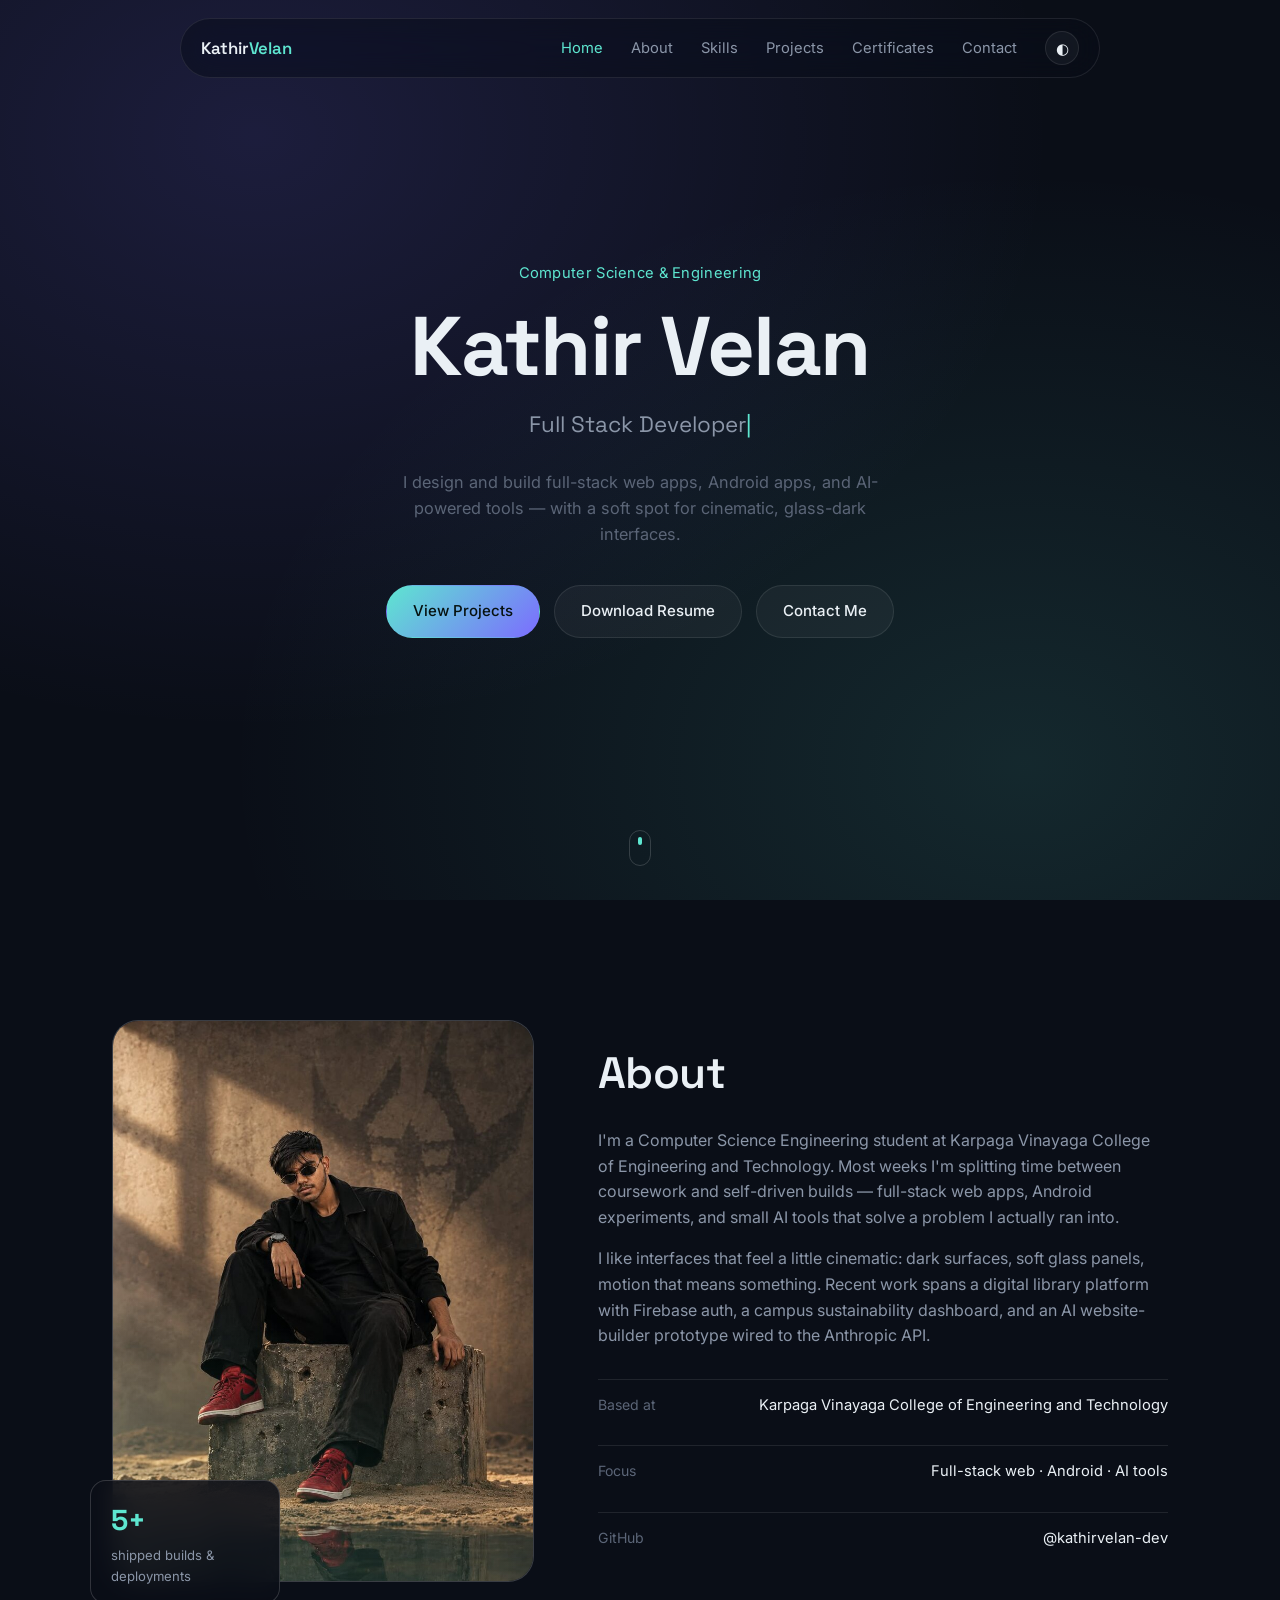
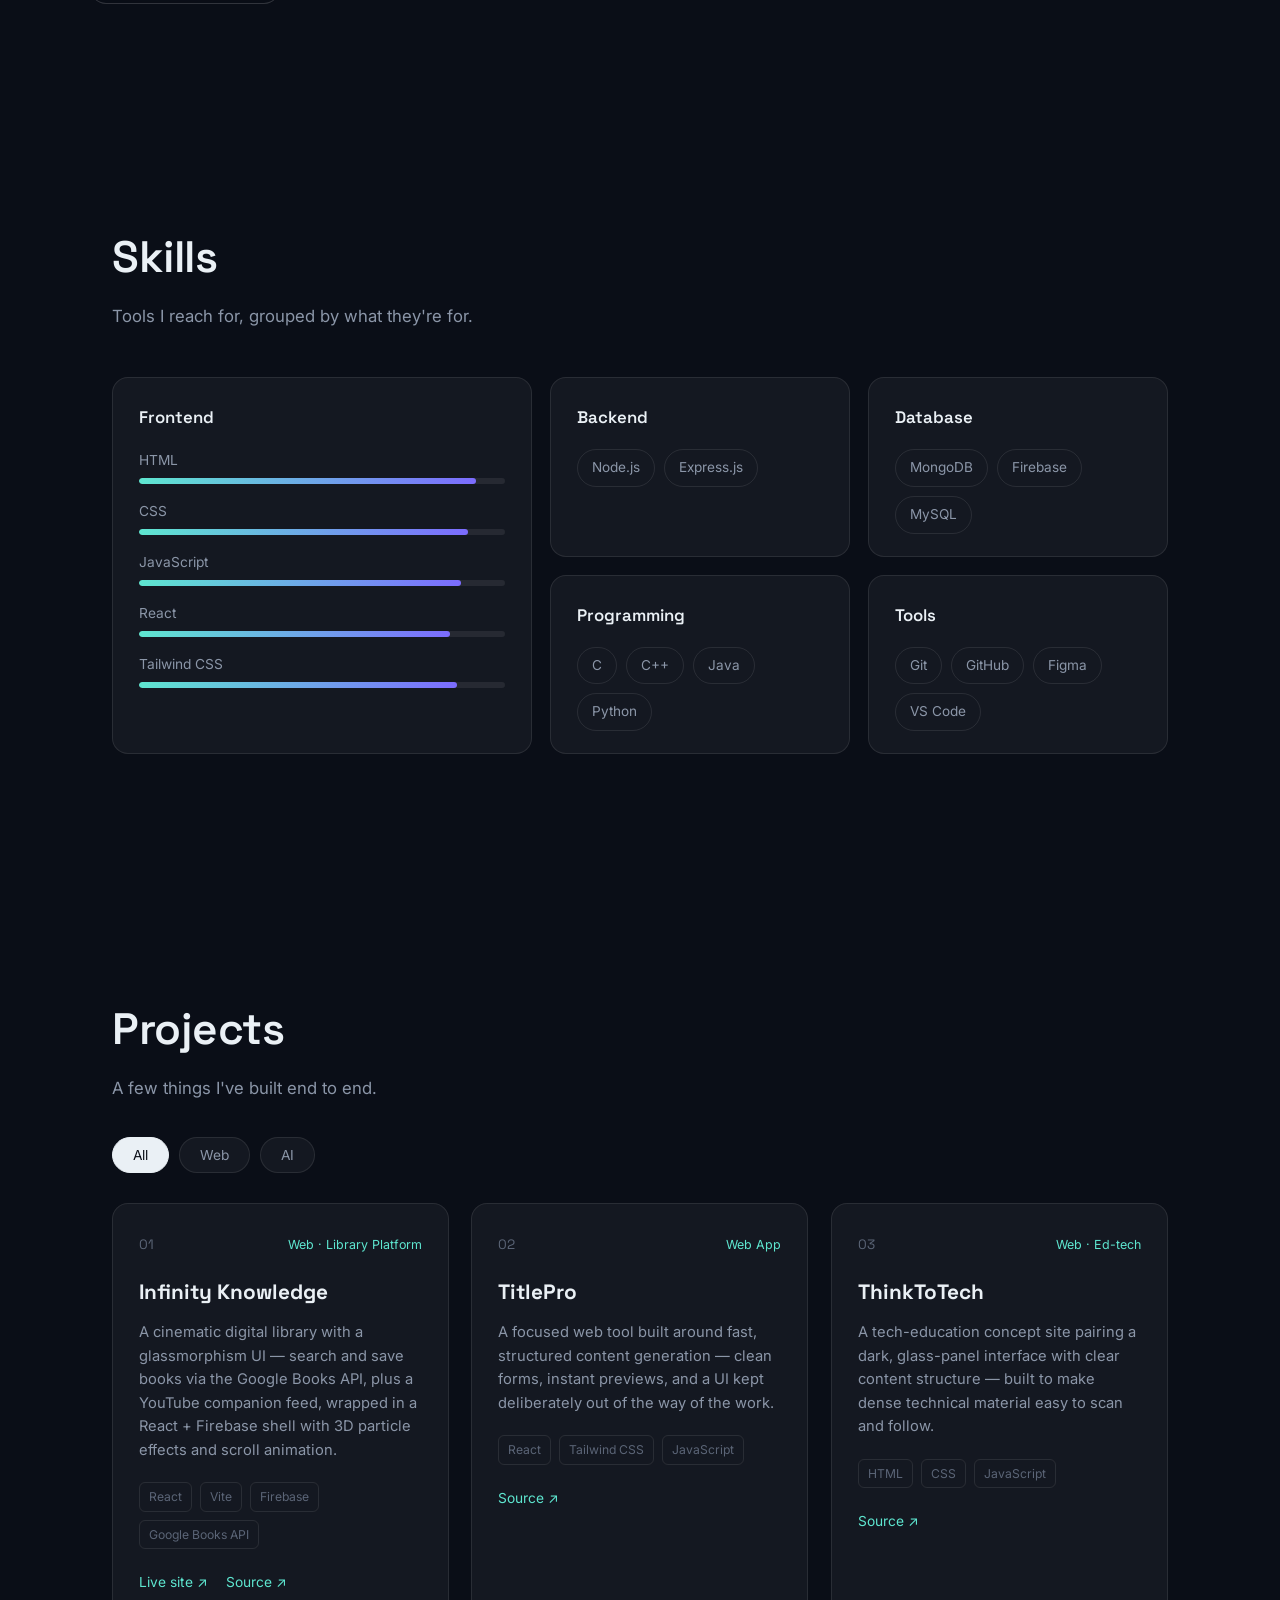
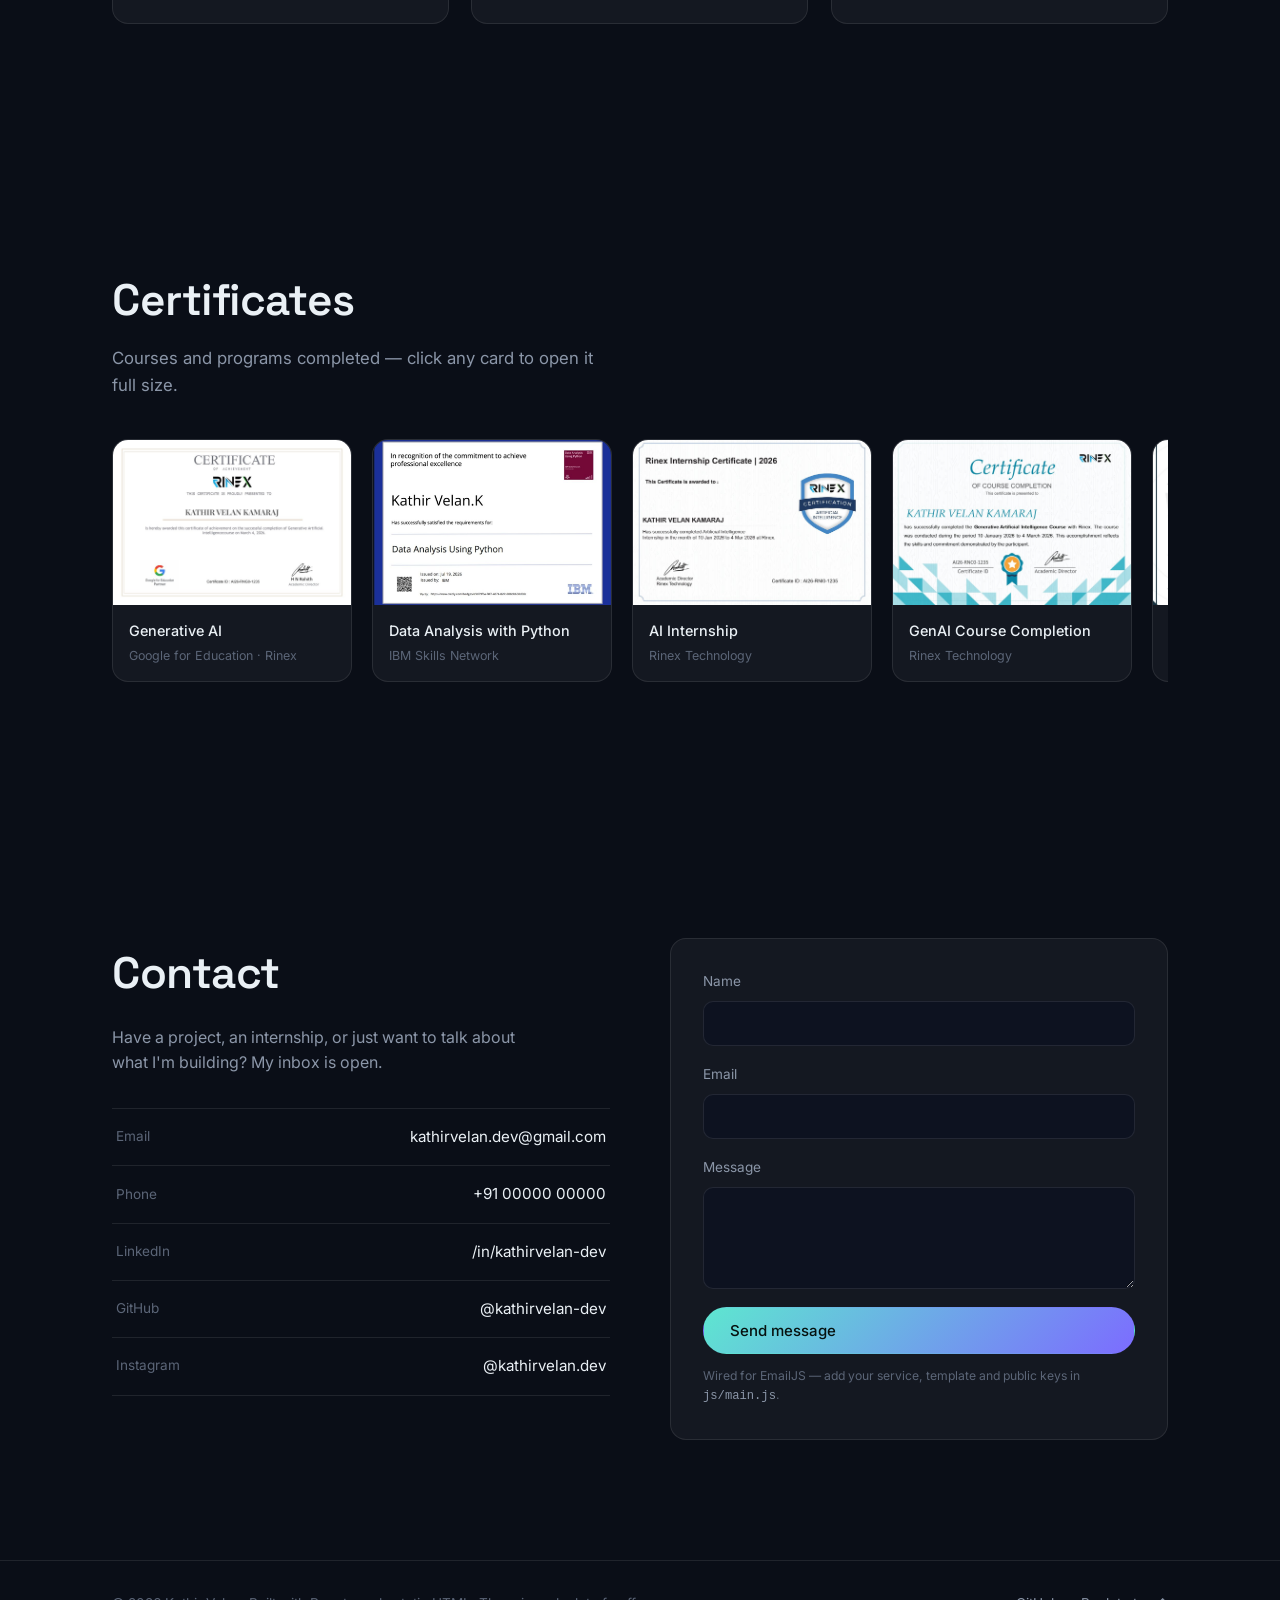
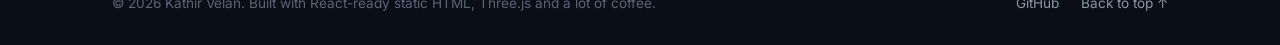
==== index.html @ 6cf34985 "Add files via upload" ====
<!DOCTYPE html>
<html lang="en">
<head>
<meta charset="UTF-8" />
<meta name="viewport" content="width=device-width, initial-scale=1.0" />
<title>Kathir Velan — Portfolio</title>
<meta name="description" content="Kathir Velan — CSE student, full-stack developer and AI builder. Projects, skills and certifications." />

<!-- Fonts -->
<link rel="preconnect" href="https://fonts.googleapis.com">
<link rel="preconnect" href="https://fonts.gstatic.com" crossorigin>
<link href="https://fonts.googleapis.com/css2?family=Space+Grotesk:wght@400;500;600;700&family=Inter:wght@400;500;600&display=swap" rel="stylesheet">

<link rel="icon" href="data:image/svg+xml,<svg xmlns=%22http://www.w3.org/2000/svg%22 viewBox=%220 0 100 100%22><text y=%22.9em%22 font-size=%2290%22>⌁</text></svg>">
<link rel="stylesheet" href="css/style.css" />
</head>
<body>

<!-- Loading screen -->
<div id="loader">
  <div class="loader-mark">KV</div>
  <div class="loader-bar"><span></span></div>
</div>

<!-- Scroll progress -->
<div id="scroll-progress"></div>

<!-- Nav -->
<nav id="navbar">
  <a href="#home" class="nav-brand">Kathir<span>Velan</span></a>
  <button id="nav-toggle" aria-label="Toggle menu">
    <span></span><span></span><span></span>
  </button>
  <ul id="nav-links">
    <li><a href="#home">Home</a></li>
    <li><a href="#about">About</a></li>
    <li><a href="#skills">Skills</a></li>
    <li><a href="#projects">Projects</a></li>
    <li><a href="#certificates">Certificates</a></li>
    <li><a href="#contact">Contact</a></li>
    <li><button id="theme-toggle" aria-label="Toggle theme">◐</button></li>
  </ul>
</nav>

<!-- HOME -->
<section id="home">
  <canvas id="hero-canvas"></canvas>
  <div class="hero-inner">
    <p class="hero-kicker">Computer Science &amp; Engineering</p>
    <h1 class="hero-name">Kathir Velan</h1>
    <p class="hero-role"><span id="typed"></span><span class="cursor">|</span></p>
    <p class="hero-desc">I design and build full-stack web apps, Android apps, and AI-powered tools — with a soft spot for cinematic, glass-dark interfaces.</p>
    <div class="hero-actions">
      <a href="#projects" class="btn btn-primary">View Projects</a>
      <a href="assets/Kathir_Velan_Resume.pdf" class="btn btn-ghost" download>Download Resume</a>
      <a href="#contact" class="btn btn-ghost">Contact Me</a>
    </div>
  </div>
  <div class="scroll-cue"><span></span></div>
</section>

<!-- ABOUT -->
<section id="about">
  <div class="section-inner about-grid">
    <div class="about-visual">
      <div class="about-photo-frame">
        <img src="assets/profile.jpg" alt="Kathir Velan" class="about-photo" />
      </div>
      <div class="about-badge">
        <span class="about-badge-num">5+</span>
        <span class="about-badge-label">shipped builds &amp; deployments</span>
      </div>
    </div>
    <div class="about-copy">
      <h2>About</h2>
      <p>I'm a Computer Science Engineering student at Karpaga Vinayaga College of Engineering and Technology. Most weeks I'm splitting time between coursework and self-driven builds — full-stack web apps, Android experiments, and small AI tools that solve a problem I actually ran into.</p>
      <p>I like interfaces that feel a little cinematic: dark surfaces, soft glass panels, motion that means something. Recent work spans a digital library platform with Firebase auth, a campus sustainability dashboard, and an AI website-builder prototype wired to the Anthropic API.</p>
      <div class="about-facts">
        <div class="fact">
          <span class="fact-label">Based at</span>
          <span class="fact-value">Karpaga Vinayaga College of Engineering and Technology</span>
        </div>
        <div class="fact">
          <span class="fact-label">Focus</span>
          <span class="fact-value">Full-stack web · Android · AI tools</span>
        </div>
        <div class="fact">
          <span class="fact-label">GitHub</span>
          <span class="fact-value">@kathirvelan-dev</span>
        </div>
      </div>
    </div>
  </div>
</section>

<!-- SKILLS -->
<section id="skills">
  <div class="section-inner">
    <h2>Skills</h2>
    <p class="section-lede">Tools I reach for, grouped by what they're for.</p>

    <div class="skills-board">
      <div class="skill-panel panel-lg" data-group="Frontend">
        <h3>Frontend</h3>
        <ul class="skill-bars">
          <li><span>HTML</span><i style="--v:92%"></i></li>
          <li><span>CSS</span><i style="--v:90%"></i></li>
          <li><span>JavaScript</span><i style="--v:88%"></i></li>
          <li><span>React</span><i style="--v:85%"></i></li>
          <li><span>Tailwind CSS</span><i style="--v:87%"></i></li>
        </ul>
      </div>

      <div class="skill-panel" data-group="Backend">
        <h3>Backend</h3>
        <ul class="skill-tags">
          <li>Node.js</li>
          <li>Express.js</li>
        </ul>
      </div>

      <div class="skill-panel" data-group="Database">
        <h3>Database</h3>
        <ul class="skill-tags">
          <li>MongoDB</li>
          <li>Firebase</li>
          <li>MySQL</li>
        </ul>
      </div>

      <div class="skill-panel" data-group="Programming">
        <h3>Programming</h3>
        <ul class="skill-tags">
          <li>C</li>
          <li>C++</li>
          <li>Java</li>
          <li>Python</li>
        </ul>
      </div>

      <div class="skill-panel" data-group="Tools">
        <h3>Tools</h3>
        <ul class="skill-tags">
          <li>Git</li>
          <li>GitHub</li>
          <li>Figma</li>
          <li>VS Code</li>
        </ul>
      </div>
    </div>
  </div>
</section>

<!-- PROJECTS -->
<section id="projects">
  <div class="section-inner">
    <h2>Projects</h2>
    <p class="section-lede">A few things I've built end to end.</p>

    <div class="filter-row">
      <button class="filter-btn active" data-filter="all">All</button>
      <button class="filter-btn" data-filter="web">Web</button>
      <button class="filter-btn" data-filter="ai">AI</button>
    </div>

    <div class="project-grid">

      <article class="project-card" data-tags="web ai" tabindex="0">
        <div class="project-card-inner">
          <div class="project-glow"></div>
          <div class="project-top">
            <span class="project-index">01</span>
            <span class="project-tag">Web · Library Platform</span>
          </div>
          <h3>Infinity Knowledge</h3>
          <p>A cinematic digital library with a glassmorphism UI — search and save books via the Google Books API, plus a YouTube companion feed, wrapped in a React + Firebase shell with 3D particle effects and scroll animation.</p>
          <ul class="project-stack">
            <li>React</li><li>Vite</li><li>Firebase</li><li>Google Books API</li>
          </ul>
          <div class="project-links">
            <a href="https://infinite-knowledge-seven.vercel.app" target="_blank" rel="noopener">Live site ↗</a>
            <a href="https://github.com/kathirvelan-dev" target="_blank" rel="noopener">Source ↗</a>
          </div>
        </div>
      </article>

      <article class="project-card" data-tags="web" tabindex="0">
        <div class="project-card-inner">
          <div class="project-glow"></div>
          <div class="project-top">
            <span class="project-index">02</span>
            <span class="project-tag">Web App</span>
          </div>
          <h3>TitlePro</h3>
          <p>A focused web tool built around fast, structured content generation — clean forms, instant previews, and a UI kept deliberately out of the way of the work.</p>
          <ul class="project-stack">
            <li>React</li><li>Tailwind CSS</li><li>JavaScript</li>
          </ul>
          <div class="project-links">
            <a href="https://github.com/kathirvelan-dev" target="_blank" rel="noopener">Source ↗</a>
          </div>
        </div>
      </article>

      <article class="project-card" data-tags="web ai" tabindex="0">
        <div class="project-card-inner">
          <div class="project-glow"></div>
          <div class="project-top">
            <span class="project-index">03</span>
            <span class="project-tag">Web · Ed-tech</span>
          </div>
          <h3>ThinkToTech</h3>
          <p>A tech-education concept site pairing a dark, glass-panel interface with clear content structure — built to make dense technical material easy to scan and follow.</p>
          <ul class="project-stack">
            <li>HTML</li><li>CSS</li><li>JavaScript</li>
          </ul>
          <div class="project-links">
            <a href="https://github.com/kathirvelan-dev" target="_blank" rel="noopener">Source ↗</a>
          </div>
        </div>
      </article>

    </div>
  </div>
</section>

<!-- CERTIFICATES -->
<section id="certificates">
  <div class="section-inner">
    <h2>Certificates</h2>
    <p class="section-lede">Courses and programs completed — click any card to open it full size.</p>

    <div class="cert-track">
      <div class="cert-card" data-full="assets/certs/cert-google-genai.jpg">
        <img src="assets/certs/cert-google-genai.jpg" alt="Generative Artificial Intelligence — Rinex / Google for Education" loading="lazy">
        <div class="cert-meta"><span>Generative AI</span><small>Google for Education · Rinex</small></div>
      </div>
      <div class="cert-card" data-full="assets/certs/cert-ibm-python.jpg">
        <img src="assets/certs/cert-ibm-python.jpg" alt="Data Analysis Using Python — IBM" loading="lazy">
        <div class="cert-meta"><span>Data Analysis with Python</span><small>IBM Skills Network</small></div>
      </div>
      <div class="cert-card" data-full="assets/certs/cert-rinex-internship.jpg">
        <img src="assets/certs/cert-rinex-internship.jpg" alt="AI Internship — Rinex" loading="lazy">
        <div class="cert-meta"><span>AI Internship</span><small>Rinex Technology</small></div>
      </div>
      <div class="cert-card" data-full="assets/certs/cert-rinex-course.jpg">
        <img src="assets/certs/cert-rinex-course.jpg" alt="Generative AI Course Completion — Rinex" loading="lazy">
        <div class="cert-meta"><span>GenAI Course Completion</span><small>Rinex Technology</small></div>
      </div>
      <div class="cert-card" data-full="assets/certs/cert-saylor-ai.jpg">
        <img src="assets/certs/cert-saylor-ai.jpg" alt="CS205 Building with Artificial Intelligence — Saylor Academy" loading="lazy">
        <div class="cert-meta"><span>CS205: Building with AI</span><small>Saylor Academy · 94.12%</small></div>
      </div>
      <div class="cert-card" data-full="assets/certs/cert-saylor-swe.jpg">
        <img src="assets/certs/cert-saylor-swe.jpg" alt="CS302 Software Engineering — Saylor Academy" loading="lazy">
        <div class="cert-meta"><span>CS302: Software Engineering</span><small>Saylor Academy · 79.03%</small></div>
      </div>
    </div>
  </div>
</section>

<!-- Lightbox -->
<div id="lightbox">
  <button id="lightbox-close" aria-label="Close">✕</button>
  <img id="lightbox-img" src="" alt="Certificate preview" />
</div>

<!-- CONTACT -->
<section id="contact">
  <div class="section-inner contact-grid">
    <div class="contact-intro">
      <h2>Contact</h2>
      <p>Have a project, an internship, or just want to talk about what I'm building? My inbox is open.</p>
      <div class="contact-list">
        <a href="mailto:kathirvelan.dev@gmail.com" class="contact-row">
          <span class="contact-label">Email</span>
          <span class="contact-value">kathirvelan.dev@gmail.com</span>
        </a>
        <a href="tel:+910000000000" class="contact-row">
          <span class="contact-label">Phone</span>
          <span class="contact-value">+91 00000 00000</span>
        </a>
        <a href="https://linkedin.com/in/kathirvelan-dev" target="_blank" rel="noopener" class="contact-row">
          <span class="contact-label">LinkedIn</span>
          <span class="contact-value">/in/kathirvelan-dev</span>
        </a>
        <a href="https://github.com/kathirvelan-dev" target="_blank" rel="noopener" class="contact-row">
          <span class="contact-label">GitHub</span>
          <span class="contact-value">@kathirvelan-dev</span>
        </a>
        <a href="https://instagram.com/kathirvelan.dev" target="_blank" rel="noopener" class="contact-row">
          <span class="contact-label">Instagram</span>
          <span class="contact-value">@kathirvelan.dev</span>
        </a>
      </div>
    </div>

    <form class="contact-form" id="contact-form">
      <label>Name<input type="text" name="name" required /></label>
      <label>Email<input type="email" name="email" required /></label>
      <label>Message<textarea name="message" rows="4" required></textarea></label>
      <button type="submit" class="btn btn-primary">Send message</button>
      <p class="form-note">Wired for EmailJS — add your service, template and public keys in <code>js/main.js</code>.</p>
    </form>
  </div>
</section>

<footer>
  <div class="section-inner footer-inner">
    <span>© <span id="year"></span> Kathir Velan. Built with React-ready static HTML, Three.js and a lot of coffee.</span>
    <div class="footer-links">
      <a href="https://github.com/kathirvelan-dev" target="_blank" rel="noopener">GitHub</a>
      <a href="#home">Back to top ↑</a>
    </div>
  </div>
</footer>

<script src="https://cdnjs.cloudflare.com/ajax/libs/three.js/r128/three.min.js"></script>
<script src="js/main.js"></script>
</body>
</html>
---- css/style.css ----
/* =========================================================
   Kathir Velan — Portfolio
   Tokens
   ========================================================= */
:root {
  --bg:        #0a0e17;
  --bg-soft:   #0d1220;
  --surface:   rgba(255,255,255,0.045);
  --surface-2: rgba(255,255,255,0.075);
  --border:    rgba(255,255,255,0.09);
  --border-2:  rgba(255,255,255,0.16);

  --text:      #eaf0f5;
  --text-muted:#8b96a8;
  --text-dim:  #5b6577;

  --accent:    #5ee6d0;   /* cyan-teal */
  --accent-2:  #7c6cff;   /* violet-blue */
  --accent-3:  #ffb37b;   /* warm amber, sparing */

  --radius-sm: 10px;
  --radius-md: 16px;
  --radius-lg: 26px;

  --font-display: "Space Grotesk", "Inter", sans-serif;
  --font-body: "Inter", sans-serif;

  --ease: cubic-bezier(.22,.9,.28,1);
}

[data-theme="light"] {
  --bg:        #f3f5f8;
  --bg-soft:   #eaedf3;
  --surface:   rgba(10,14,23,0.04);
  --surface-2: rgba(10,14,23,0.07);
  --border:    rgba(10,14,23,0.09);
  --border-2:  rgba(10,14,23,0.16);
  --text:      #10141c;
  --text-muted:#4a5468;
  --text-dim:  #7b8494;
}

* { box-sizing: border-box; }
html { scroll-behavior: smooth; }

body {
  margin: 0;
  background: var(--bg);
  color: var(--text);
  font-family: var(--font-body);
  font-size: 16px;
  line-height: 1.6;
  -webkit-font-smoothing: antialiased;
  overflow-x: hidden;
  transition: background .4s var(--ease), color .4s var(--ease);
}

@media (prefers-reduced-motion: reduce) {
  html { scroll-behavior: auto; }
  * { animation-duration: 0.001ms !important; animation-iteration-count: 1 !important; transition-duration: 0.001ms !important; }
}

h1, h2, h3 { font-family: var(--font-display); margin: 0; color: var(--text); }
p { margin: 0; }
a { color: inherit; text-decoration: none; }
ul { list-style: none; margin: 0; padding: 0; }
img { max-width: 100%; display: block; }
button { font-family: inherit; cursor: pointer; }

::selection { background: var(--accent); color: #06110f; }

:focus-visible {
  outline: 2px solid var(--accent);
  outline-offset: 3px;
}

.section-inner {
  max-width: 1120px;
  margin: 0 auto;
  padding: 120px 32px;
}

section h2 {
  font-size: clamp(2rem, 4vw, 2.75rem);
  font-weight: 600;
  letter-spacing: -0.01em;
}

.section-lede {
  color: var(--text-muted);
  margin-top: 10px;
  font-size: 1.05rem;
  max-width: 46ch;
}

/* =========================================================
   Loader
   ========================================================= */
#loader {
  position: fixed; inset: 0; z-index: 9999;
  background: var(--bg);
  display: flex; flex-direction: column; align-items: center; justify-content: center;
  gap: 18px;
  transition: opacity .6s var(--ease), visibility .6s var(--ease);
}
#loader.hidden { opacity: 0; visibility: hidden; pointer-events: none; }
.loader-mark {
  font-family: var(--font-display);
  font-size: 2rem; font-weight: 700; letter-spacing: 0.08em;
  color: var(--accent);
}
.loader-bar { width: 160px; height: 2px; background: var(--border); overflow: hidden; }
.loader-bar span {
  display: block; height: 100%; width: 40%;
  background: linear-gradient(90deg, var(--accent), var(--accent-2));
  animation: loading 1.1s ease-in-out infinite;
}
@keyframes loading {
  0% { transform: translateX(-100%); }
  100% { transform: translateX(350%); }
}

/* =========================================================
   Scroll progress
   ========================================================= */
#scroll-progress {
  position: fixed; top: 0; left: 0; height: 3px;
  background: linear-gradient(90deg, var(--accent), var(--accent-2));
  width: 0%; z-index: 1001;
  transition: width .08s linear;
}

/* =========================================================
   Navbar
   ========================================================= */
#navbar {
  position: fixed; top: 18px; left: 50%; transform: translateX(-50%);
  z-index: 900;
  width: min(920px, calc(100% - 32px));
  display: flex; align-items: center; justify-content: space-between;
  padding: 12px 20px;
  background: rgba(10,14,23,0.55);
  backdrop-filter: blur(18px) saturate(140%);
  -webkit-backdrop-filter: blur(18px) saturate(140%);
  border: 1px solid var(--border);
  border-radius: 999px;
  transition: background .4s var(--ease), border-color .4s var(--ease);
}
[data-theme="light"] #navbar { background: rgba(243,245,248,0.65); }

.nav-brand { font-family: var(--font-display); font-weight: 600; font-size: 1.05rem; }
.nav-brand span { color: var(--accent); }

#nav-links { display: flex; align-items: center; gap: 28px; }
#nav-links a {
  font-size: 0.92rem; color: var(--text-muted);
  transition: color .25s var(--ease);
  position: relative;
}
#nav-links a:hover { color: var(--text); }
#nav-links a.active { color: var(--accent); }

#theme-toggle {
  background: var(--surface); border: 1px solid var(--border);
  color: var(--text); width: 34px; height: 34px; border-radius: 50%;
  font-size: 0.95rem; display: flex; align-items: center; justify-content: center;
  transition: transform .3s var(--ease), border-color .3s var(--ease);
}
#theme-toggle:hover { border-color: var(--accent); transform: rotate(20deg); }

#nav-toggle { display: none; background: none; border: none; flex-direction: column; gap: 5px; padding: 6px; }
#nav-toggle span { width: 20px; height: 2px; background: var(--text); border-radius: 2px; }

@media (max-width: 760px) {
  #nav-toggle { display: flex; }
  #nav-links {
    position: fixed; top: 78px; left: 16px; right: 16px;
    flex-direction: column; align-items: stretch; gap: 4px;
    background: rgba(10,14,23,0.92);
    backdrop-filter: blur(18px);
    border: 1px solid var(--border);
    border-radius: 20px;
    padding: 14px;
    transform: translateY(-12px) scale(0.98);
    opacity: 0; pointer-events: none;
    transition: all .3s var(--ease);
  }
  [data-theme="light"] #nav-links { background: rgba(243,245,248,0.95); }
  #nav-links.open { transform: translateY(0) scale(1); opacity: 1; pointer-events: auto; }
  #nav-links li { width: 100%; }
  #nav-links a { display: block; padding: 10px 8px; }
}

/* =========================================================
   Hero
   ========================================================= */
#home {
  position: relative;
  min-height: 100vh;
  display: flex; align-items: center; justify-content: center;
  overflow: hidden;
  background:
    radial-gradient(ellipse at 20% 15%, rgba(124,108,255,0.16), transparent 55%),
    radial-gradient(ellipse at 80% 85%, rgba(94,230,208,0.12), transparent 55%),
    var(--bg);
}
#hero-canvas { position: absolute; inset: 0; width: 100%; height: 100%; z-index: 0; }

.hero-inner {
  position: relative; z-index: 2;
  text-align: center;
  max-width: 720px;
  padding: 0 24px;
}

.hero-kicker {
  color: var(--accent);
  font-size: 0.92rem;
  letter-spacing: 0.02em;
  margin-bottom: 18px;
}

.hero-name {
  font-size: clamp(2.8rem, 8vw, 5.2rem);
  font-weight: 700;
  letter-spacing: -0.02em;
  line-height: 1.02;
}

.hero-role {
  margin-top: 18px;
  font-family: var(--font-display);
  font-size: clamp(1.05rem, 2.4vw, 1.4rem);
  color: var(--text-muted);
  min-height: 1.8em;
}
.hero-role .cursor { color: var(--accent); animation: blink 1s step-end infinite; }
@keyframes blink { 50% { opacity: 0; } }

.hero-desc {
  margin: 22px auto 0;
  max-width: 52ch;
  color: var(--text-dim);
  font-size: 1.02rem;
}

.hero-actions {
  margin-top: 38px;
  display: flex; gap: 14px; justify-content: center; flex-wrap: wrap;
}

.btn {
  padding: 13px 26px;
  border-radius: 999px;
  font-size: 0.94rem;
  font-weight: 500;
  border: 1px solid transparent;
  transition: transform .25s var(--ease), border-color .25s var(--ease), background .25s var(--ease);
  display: inline-flex; align-items: center;
}
.btn-primary {
  background: linear-gradient(135deg, var(--accent), var(--accent-2));
  color: #06110f;
}
.btn-primary:hover { transform: translateY(-2px); }
.btn-ghost {
  background: var(--surface);
  border-color: var(--border);
  color: var(--text);
}
.btn-ghost:hover { border-color: var(--accent); transform: translateY(-2px); }

.scroll-cue {
  position: absolute; bottom: 34px; left: 50%; transform: translateX(-50%);
  width: 22px; height: 36px; border: 1px solid var(--border-2); border-radius: 14px;
  z-index: 2;
}
.scroll-cue span {
  display: block; width: 4px; height: 8px; margin: 6px auto 0;
  background: var(--accent); border-radius: 3px;
  animation: cue 1.6s ease-in-out infinite;
}
@keyframes cue { 0%,100% { transform: translateY(0); opacity: 1; } 60% { transform: translateY(10px); opacity: 0.2; } }

/* =========================================================
   About
   ========================================================= */
.about-grid {
  display: grid;
  grid-template-columns: 0.85fr 1.15fr;
  gap: 64px;
  align-items: center;
}
@media (max-width: 820px) { .about-grid { grid-template-columns: 1fr; gap: 44px; } }

.about-visual { position: relative; }
.about-photo-frame {
  position: relative;
  border-radius: var(--radius-lg);
  overflow: hidden;
  border: 1px solid var(--border-2);
  aspect-ratio: 3 / 4;
  background: var(--surface);
}
.about-photo { width: 100%; height: 100%; object-fit: cover; object-position: top center; }
.about-photo-frame::after {
  content: "";
  position: absolute; inset: 0;
  background: linear-gradient(200deg, transparent 55%, rgba(94,230,208,0.18));
  pointer-events: none;
}

.about-badge {
  position: absolute; bottom: -22px; left: -22px;
  background: rgba(10,14,23,0.85);
  backdrop-filter: blur(14px);
  border: 1px solid var(--border-2);
  border-radius: var(--radius-md);
  padding: 16px 20px;
  display: flex; flex-direction: column; gap: 2px;
  max-width: 190px;
}
[data-theme="light"] .about-badge { background: rgba(255,255,255,0.85); }
.about-badge-num { font-family: var(--font-display); font-size: 1.8rem; font-weight: 700; color: var(--accent); }
.about-badge-label { font-size: 0.82rem; color: var(--text-muted); }

.about-copy h2 { margin-bottom: 20px; }
.about-copy p { color: var(--text-muted); margin-bottom: 16px; max-width: 60ch; }

.about-facts { margin-top: 30px; display: flex; flex-direction: column; gap: 14px; }
.fact {
  display: flex; justify-content: space-between; gap: 20px;
  padding: 14px 0; border-top: 1px solid var(--border);
}
.fact-label { color: var(--text-dim); font-size: 0.88rem; }
.fact-value { font-size: 0.92rem; text-align: right; }

/* =========================================================
   Skills
   ========================================================= */
.skills-board {
  margin-top: 48px;
  display: grid;
  grid-template-columns: 1.4fr 1fr 1fr;
  grid-auto-rows: min-content;
  gap: 18px;
}
@media (max-width: 900px) { .skills-board { grid-template-columns: 1fr 1fr; } }
@media (max-width: 560px) { .skills-board { grid-template-columns: 1fr; } }

.skill-panel {
  background: var(--surface);
  border: 1px solid var(--border);
  border-radius: var(--radius-md);
  padding: 26px 26px 22px;
  transition: border-color .3s var(--ease), transform .3s var(--ease);
}
.skill-panel:hover { border-color: var(--border-2); transform: translateY(-3px); }
.skill-panel.panel-lg { grid-row: span 2; }
.skill-panel h3 { font-size: 1.05rem; font-weight: 600; margin-bottom: 18px; color: var(--text); }

.skill-bars li { margin-bottom: 16px; }
.skill-bars li:last-child { margin-bottom: 0; }
.skill-bars span { display: block; font-size: 0.86rem; color: var(--text-muted); margin-bottom: 7px; }
.skill-bars i {
  display: block; height: 6px; border-radius: 4px;
  background: var(--surface-2);
  position: relative; overflow: hidden;
}
.skill-bars i::after {
  content: ""; position: absolute; inset: 0; width: var(--v);
  background: linear-gradient(90deg, var(--accent), var(--accent-2));
  border-radius: 4px;
  transform: scaleX(0); transform-origin: left;
  transition: transform 1.1s var(--ease);
}
.skill-panel.in-view .skill-bars i::after { transform: scaleX(1); }

.skill-tags { display: flex; flex-wrap: wrap; gap: 9px; }
.skill-tags li {
  font-size: 0.85rem;
  padding: 7px 14px;
  border-radius: 999px;
  border: 1px solid var(--border);
  color: var(--text-muted);
  transition: border-color .25s var(--ease), color .25s var(--ease);
}
.skill-panel:hover .skill-tags li { border-color: var(--border-2); }

/* =========================================================
   Projects
   ========================================================= */
.filter-row { margin-top: 36px; display: flex; gap: 10px; }
.filter-btn {
  background: var(--surface); border: 1px solid var(--border); color: var(--text-muted);
  padding: 9px 20px; border-radius: 999px; font-size: 0.86rem;
  transition: all .25s var(--ease);
}
.filter-btn:hover { color: var(--text); }
.filter-btn.active { background: var(--text); color: var(--bg); border-color: var(--text); }

.project-grid {
  margin-top: 30px;
  display: grid;
  grid-template-columns: repeat(3, 1fr);
  gap: 22px;
  perspective: 1200px;
}
@media (max-width: 900px) { .project-grid { grid-template-columns: 1fr; } }

.project-card {
  display: block;
  transform-style: preserve-3d;
}
.project-card.hidden-card { display: none; }

.project-card-inner {
  position: relative;
  background: var(--surface);
  border: 1px solid var(--border);
  border-radius: var(--radius-md);
  padding: 30px 26px;
  height: 100%;
  transition: border-color .3s var(--ease), box-shadow .3s var(--ease);
  transform: rotateX(0deg) rotateY(0deg);
  will-change: transform;
}
.project-card:hover .project-card-inner,
.project-card:focus-visible .project-card-inner {
  border-color: var(--border-2);
  box-shadow: 0 24px 48px -20px rgba(0,0,0,0.5);
}
.project-glow {
  position: absolute; inset: -1px; border-radius: inherit;
  background: radial-gradient(240px circle at var(--mx,50%) var(--my,50%), rgba(94,230,208,0.14), transparent 60%);
  opacity: 0; transition: opacity .3s var(--ease); pointer-events: none;
}
.project-card:hover .project-glow { opacity: 1; }

.project-top { display: flex; justify-content: space-between; align-items: center; margin-bottom: 20px; }
.project-index { font-family: var(--font-display); color: var(--text-dim); font-size: 0.85rem; }
.project-tag { font-size: 0.78rem; color: var(--accent); }

.project-card h3 { font-size: 1.3rem; margin-bottom: 12px; }
.project-card p { color: var(--text-muted); font-size: 0.92rem; margin-bottom: 20px; }

.project-stack { display: flex; flex-wrap: wrap; gap: 8px; margin-bottom: 22px; }
.project-stack li {
  font-size: 0.76rem; color: var(--text-dim);
  border: 1px solid var(--border); border-radius: 6px; padding: 4px 9px;
}

.project-links { display: flex; gap: 18px; }
.project-links a { font-size: 0.86rem; color: var(--accent); }
.project-links a:hover { text-decoration: underline; }

/* =========================================================
   Certificates
   ========================================================= */
.cert-track {
  margin-top: 40px;
  display: flex;
  gap: 20px;
  overflow-x: auto;
  padding-bottom: 16px;
  scroll-snap-type: x proximity;
}
.cert-track::-webkit-scrollbar { height: 6px; }
.cert-track::-webkit-scrollbar-thumb { background: var(--border-2); border-radius: 4px; }

.cert-card {
  flex: 0 0 240px;
  scroll-snap-align: start;
  background: var(--surface);
  border: 1px solid var(--border);
  border-radius: var(--radius-md);
  overflow: hidden;
  cursor: pointer;
  transition: transform .3s var(--ease), border-color .3s var(--ease);
}
.cert-card:hover { transform: translateY(-6px); border-color: var(--accent); }
.cert-card img { width: 100%; height: 165px; object-fit: cover; }
.cert-meta { padding: 14px 16px; }
.cert-meta span { display: block; font-size: 0.9rem; font-weight: 500; }
.cert-meta small { color: var(--text-dim); font-size: 0.78rem; }

#lightbox {
  position: fixed; inset: 0; z-index: 1100;
  background: rgba(4,6,10,0.9);
  display: flex; align-items: center; justify-content: center;
  padding: 40px;
  opacity: 0; visibility: hidden;
  transition: opacity .3s var(--ease), visibility .3s var(--ease);
}
#lightbox.open { opacity: 1; visibility: visible; }
#lightbox img { max-width: min(900px, 90vw); max-height: 85vh; border-radius: 10px; }
#lightbox-close {
  position: absolute; top: 26px; right: 30px;
  background: none; border: 1px solid var(--border-2); color: #fff;
  width: 40px; height: 40px; border-radius: 50%; font-size: 1rem;
}

/* =========================================================
   Contact
   ========================================================= */
.contact-grid {
  display: grid;
  grid-template-columns: 1fr 1fr;
  gap: 60px;
}
@media (max-width: 820px) { .contact-grid { grid-template-columns: 1fr; gap: 40px; } }

.contact-intro h2 { margin-bottom: 16px; }
.contact-intro > p { color: var(--text-muted); max-width: 44ch; margin-bottom: 32px; }

.contact-list { display: flex; flex-direction: column; }
.contact-row {
  display: flex; justify-content: space-between; align-items: center;
  padding: 16px 4px; border-top: 1px solid var(--border);
  transition: padding-left .25s var(--ease), color .25s var(--ease);
}
.contact-list a:last-child { border-bottom: 1px solid var(--border); }
.contact-row:hover { padding-left: 10px; color: var(--accent); }
.contact-label { color: var(--text-dim); font-size: 0.85rem; }
.contact-value { font-size: 0.95rem; }

.contact-form {
  background: var(--surface);
  border: 1px solid var(--border);
  border-radius: var(--radius-md);
  padding: 32px;
  display: flex; flex-direction: column; gap: 18px;
}
.contact-form label { font-size: 0.85rem; color: var(--text-muted); display: flex; flex-direction: column; gap: 8px; }
.contact-form input, .contact-form textarea {
  background: var(--bg-soft);
  border: 1px solid var(--border);
  border-radius: var(--radius-sm);
  padding: 12px 14px;
  color: var(--text);
  font-family: var(--font-body);
  font-size: 0.94rem;
  resize: vertical;
}
.contact-form input:focus, .contact-form textarea:focus {
  outline: none; border-color: var(--accent);
}
.form-note { color: var(--text-dim); font-size: 0.76rem; margin-top: -6px; }
.form-note code { color: var(--text-muted); }

/* =========================================================
   Footer
   ========================================================= */
footer { border-top: 1px solid var(--border); }
.footer-inner {
  padding: 32px;
  display: flex; justify-content: space-between; align-items: center; flex-wrap: wrap; gap: 12px;
}
.footer-inner span { color: var(--text-dim); font-size: 0.85rem; }
.footer-links { display: flex; gap: 22px; }
.footer-links a { font-size: 0.85rem; color: var(--text-muted); }
.footer-links a:hover { color: var(--accent); }
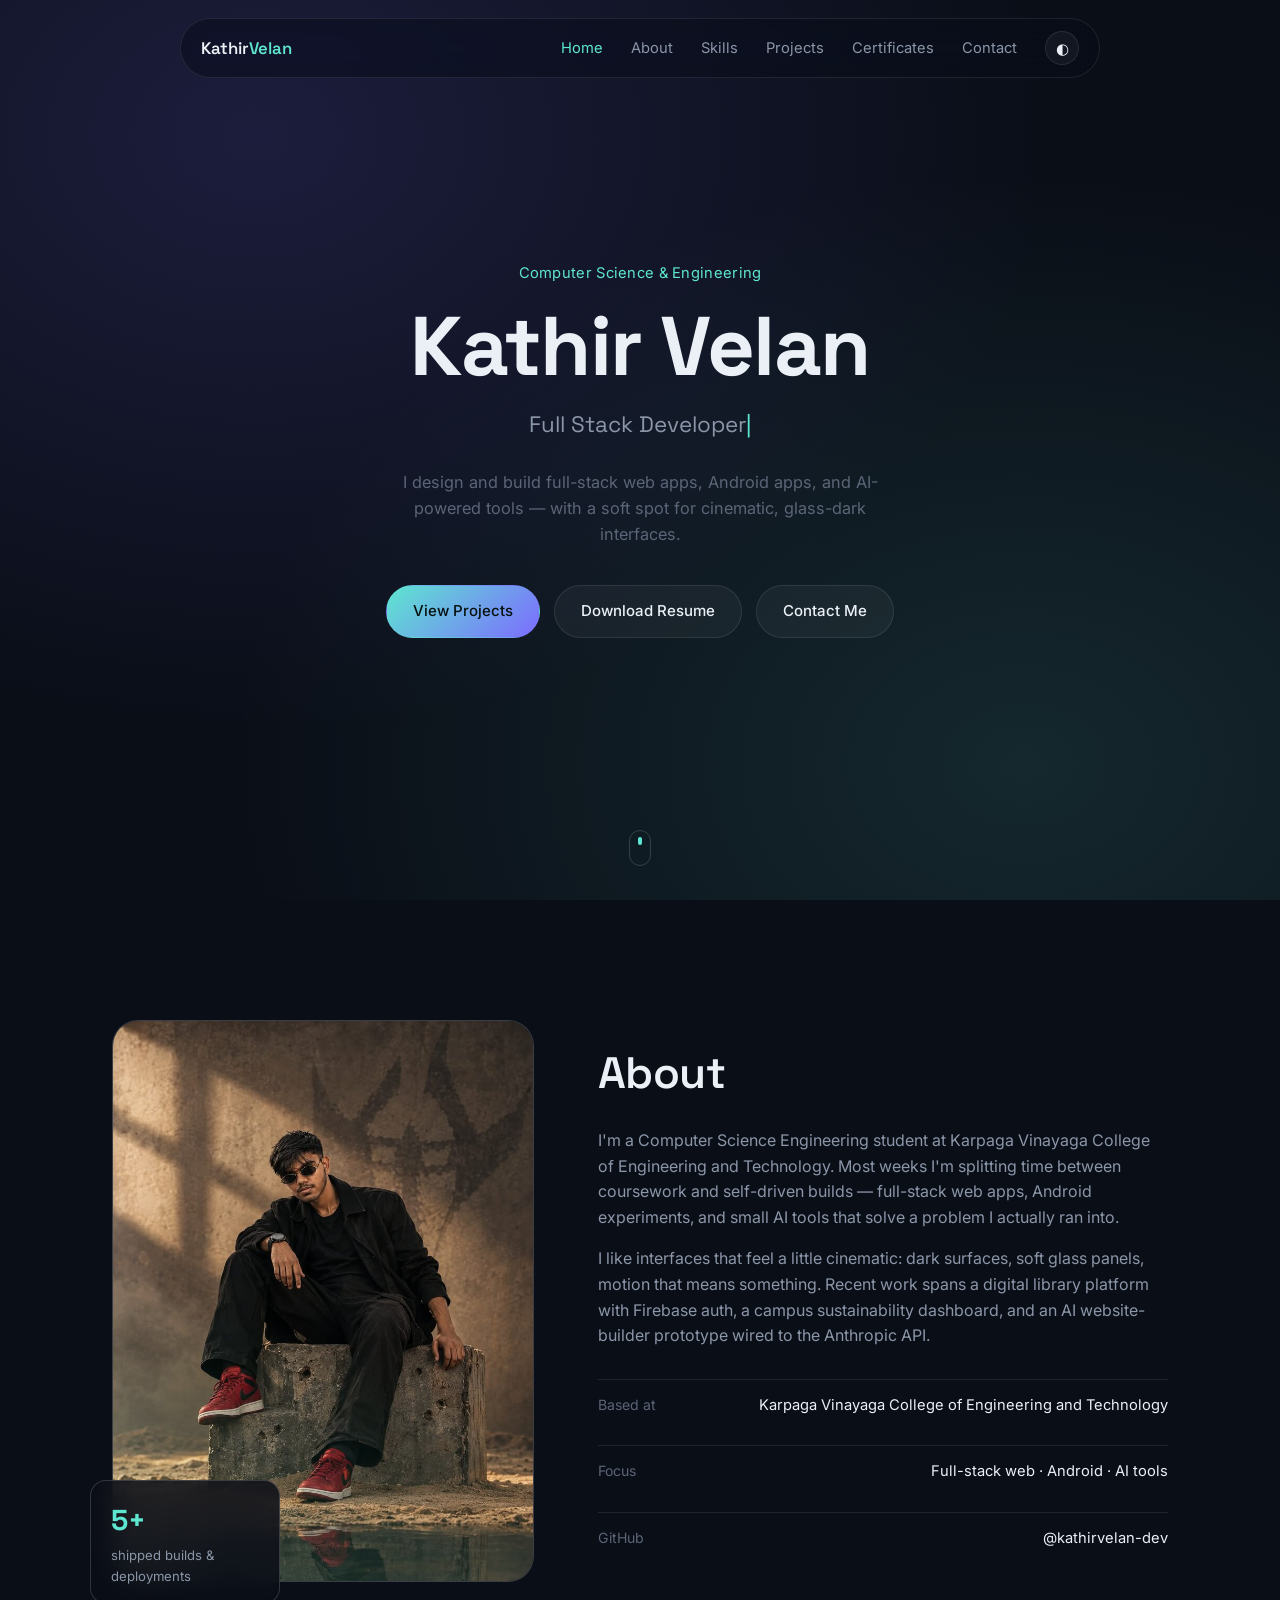
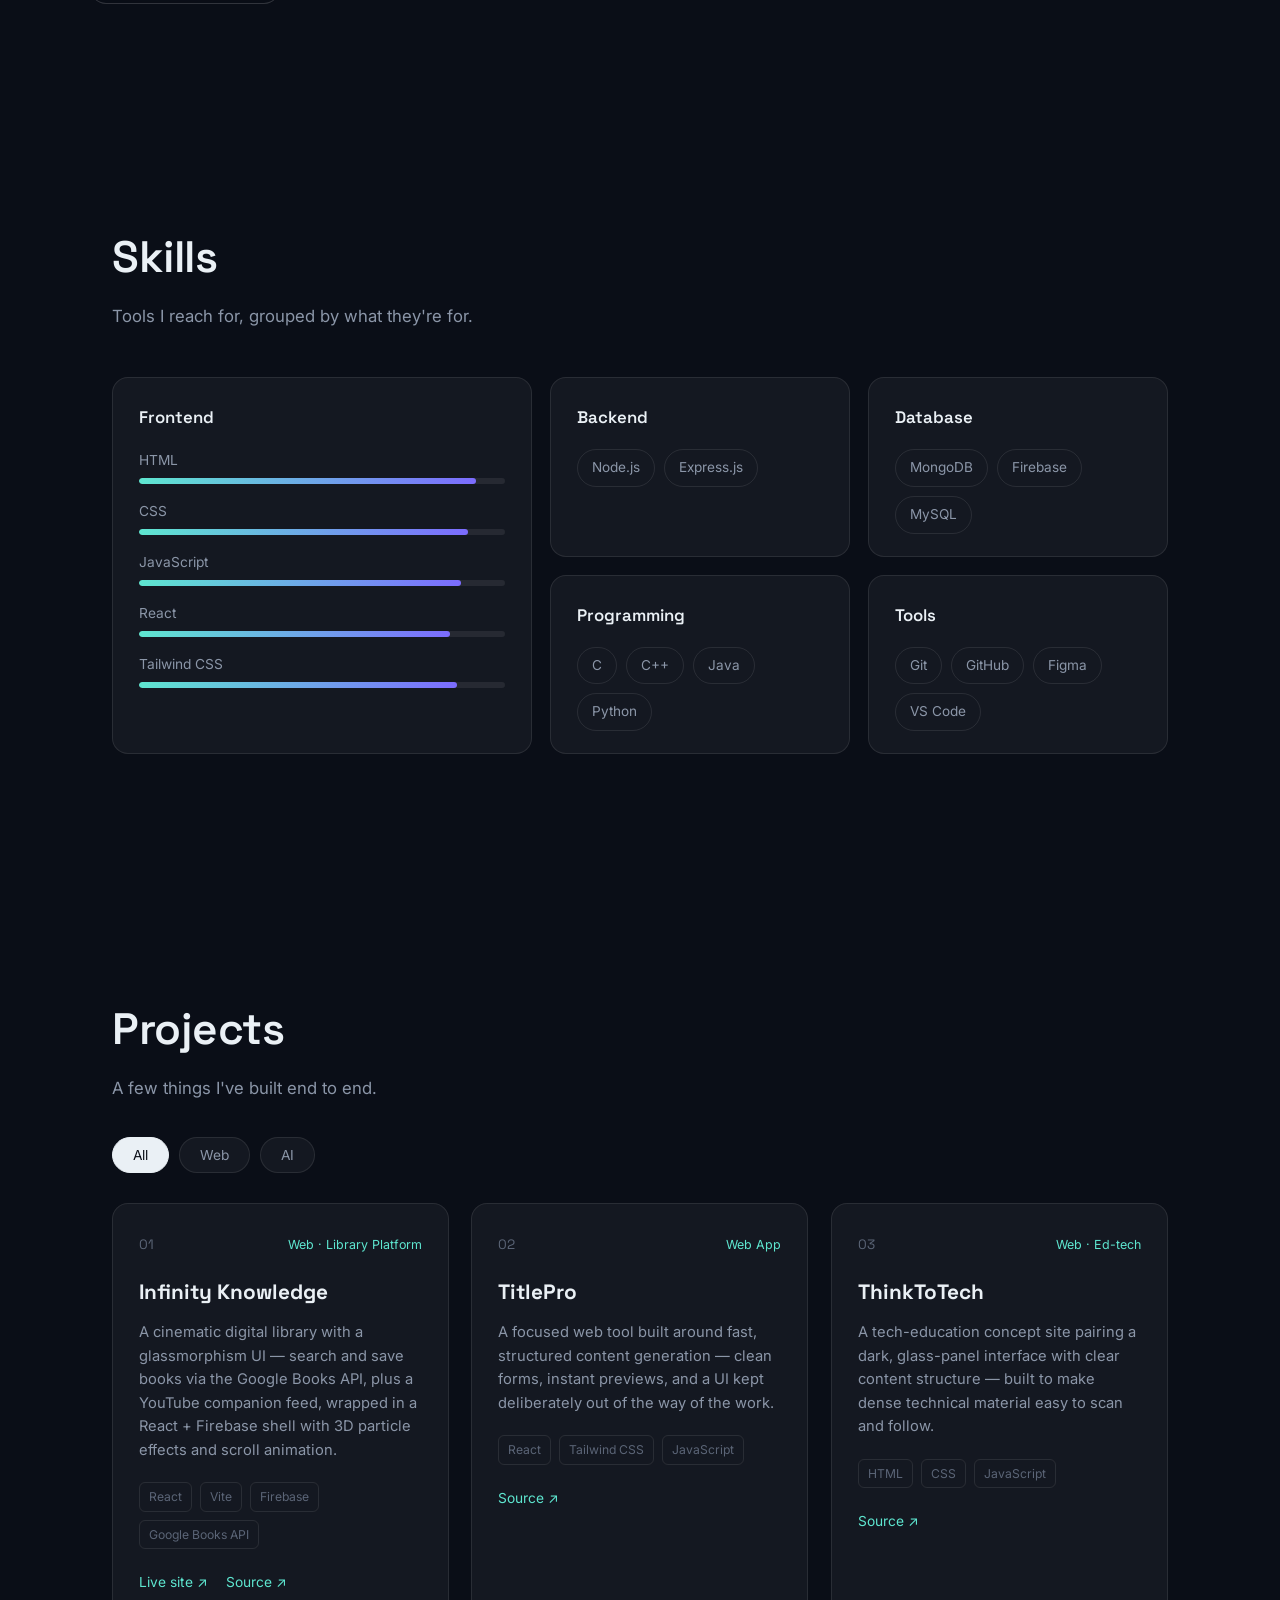
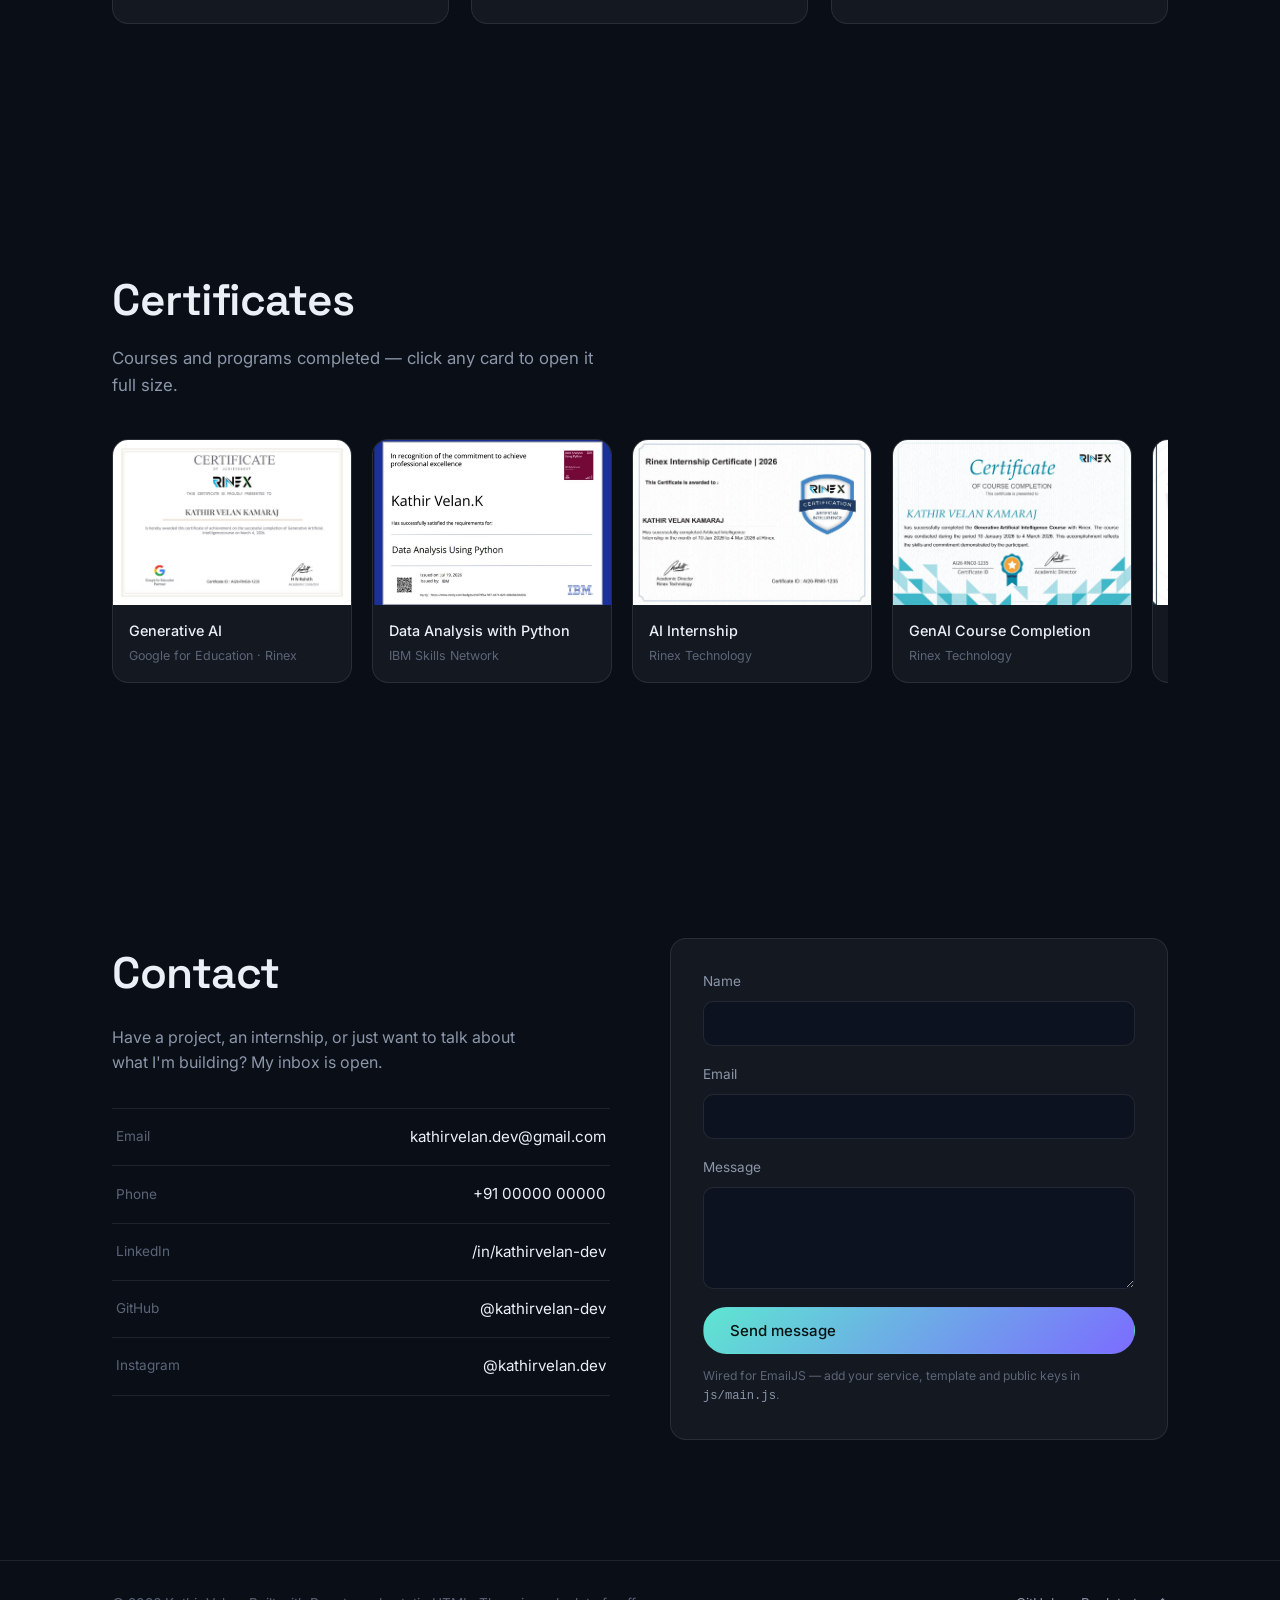
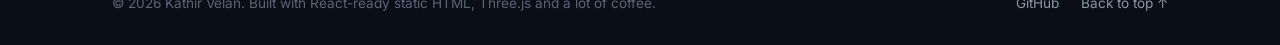
==== commit 2886c7d9: "Add files via upload" ====
--- a/index.html
+++ b/index.html
@@ -230,6 +230,7 @@
     <h2>Certificates</h2>
     <p class="section-lede">Courses and programs completed — click any card to open it full size.</p>
 
+    <div class="cert-track-wrap">
     <div class="cert-track">
       <div class="cert-card" data-full="assets/certs/cert-google-genai.jpg">
         <img src="assets/certs/cert-google-genai.jpg" alt="Generative Artificial Intelligence — Rinex / Google for Education" loading="lazy">
@@ -255,6 +256,7 @@
         <img src="assets/certs/cert-saylor-swe.jpg" alt="CS302 Software Engineering — Saylor Academy" loading="lazy">
         <div class="cert-meta"><span>CS302: Software Engineering</span><small>Saylor Academy · 79.03%</small></div>
       </div>
+    </div>
     </div>
   </div>
 </section>
@@ -316,6 +318,8 @@
 </footer>
 
 <script src="https://cdnjs.cloudflare.com/ajax/libs/three.js/r128/three.min.js"></script>
+<script src="https://cdnjs.cloudflare.com/ajax/libs/gsap/3.12.5/gsap.min.js"></script>
+<script src="https://cdnjs.cloudflare.com/ajax/libs/gsap/3.12.5/ScrollTrigger.min.js"></script>
 <script src="js/main.js"></script>
 </body>
 </html>
--- a/css/style.css
+++ b/css/style.css
@@ -301,6 +301,7 @@
   border: 1px solid var(--border-2);
   aspect-ratio: 3 / 4;
   background: var(--surface);
+  will-change: transform;
 }
 .about-photo { width: 100%; height: 100%; object-fit: cover; object-position: top center; }
 .about-photo-frame::after {
@@ -457,16 +458,28 @@
 /* =========================================================
    Certificates
    ========================================================= */
+.cert-track-wrap {
+  margin-top: 40px;
+  overflow: hidden;
+}
 .cert-track {
-  margin-top: 40px;
   display: flex;
   gap: 20px;
   overflow-x: auto;
   padding-bottom: 16px;
   scroll-snap-type: x proximity;
+  will-change: transform;
 }
 .cert-track::-webkit-scrollbar { height: 6px; }
 .cert-track::-webkit-scrollbar-thumb { background: var(--border-2); border-radius: 4px; }
+
+/* When GSAP ScrollTrigger drives the track (desktop), kill native scroll
+   and let the vertical scroll position scrub the horizontal transform —
+   the filmstrip "plays" like a video as you scroll. */
+.cert-track.gsap-driven {
+  overflow: visible;
+  padding-bottom: 0;
+}
 
 .cert-card {
   flex: 0 0 240px;
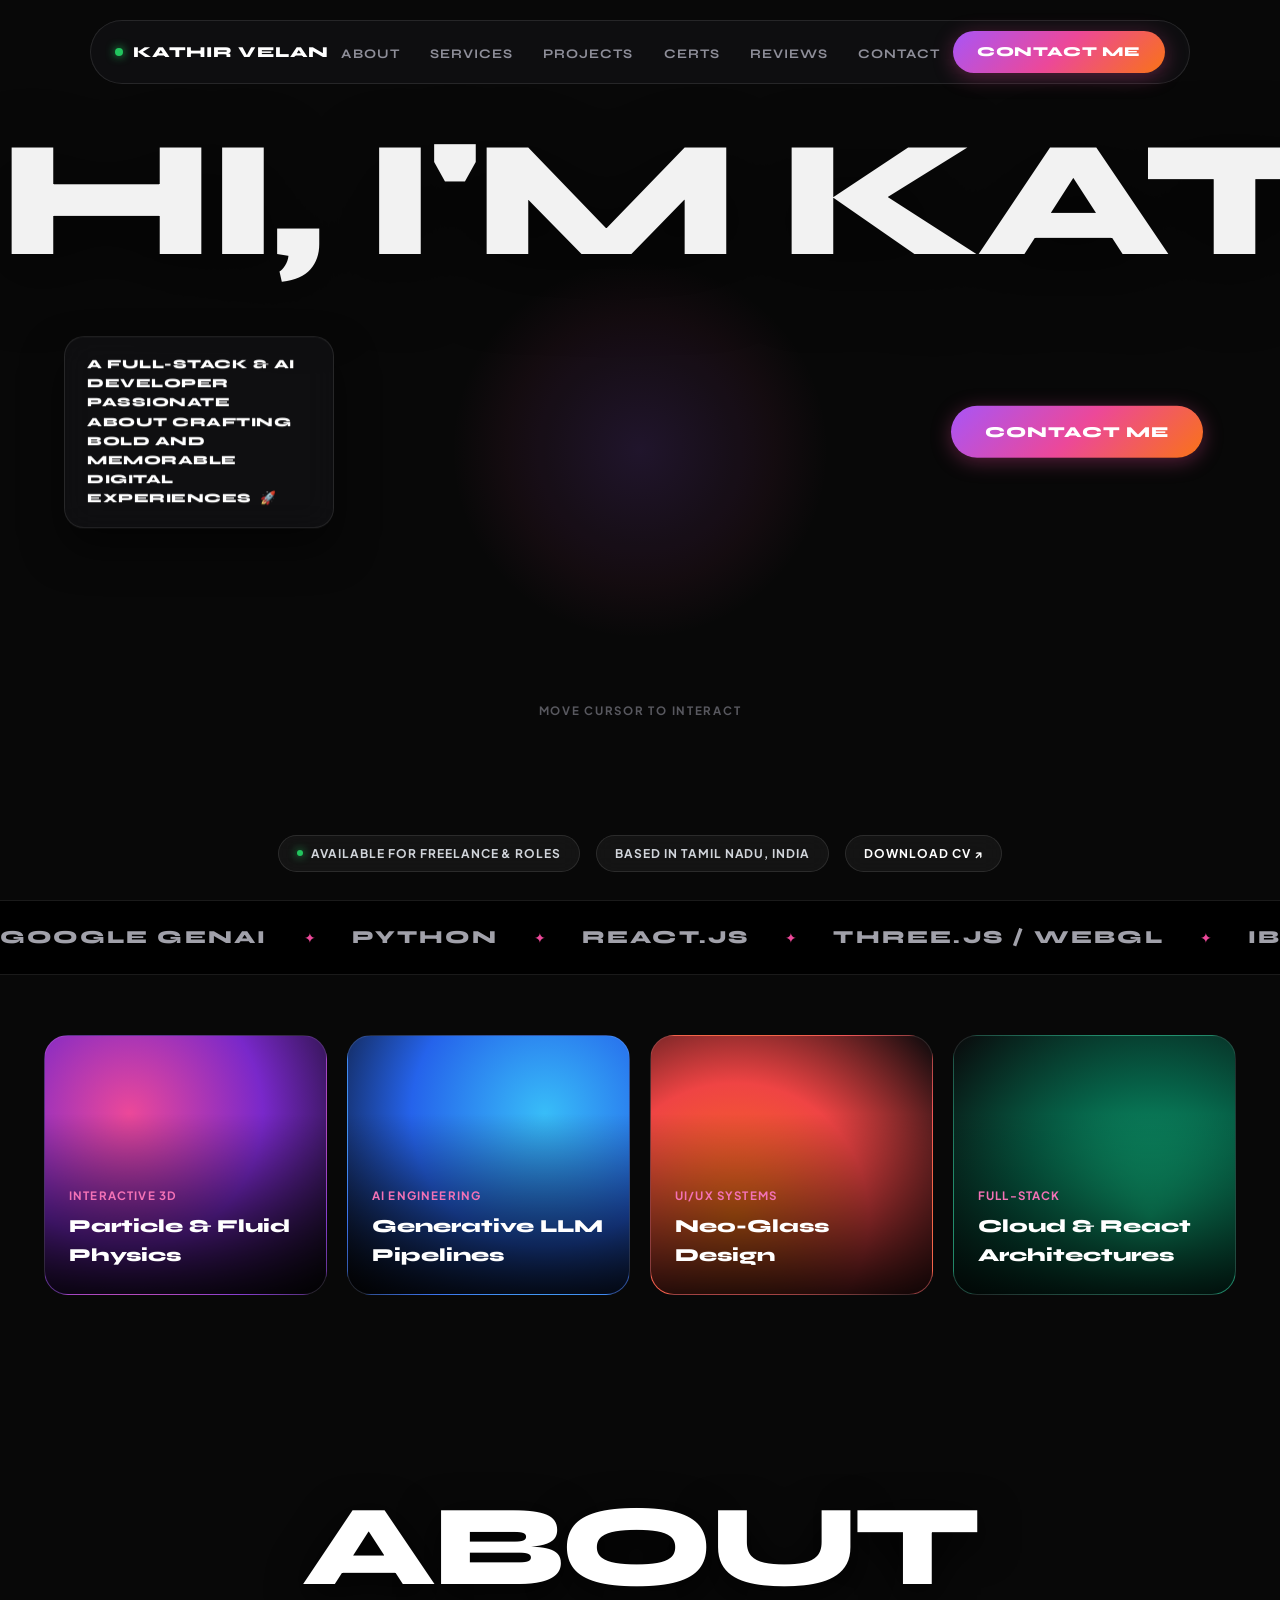
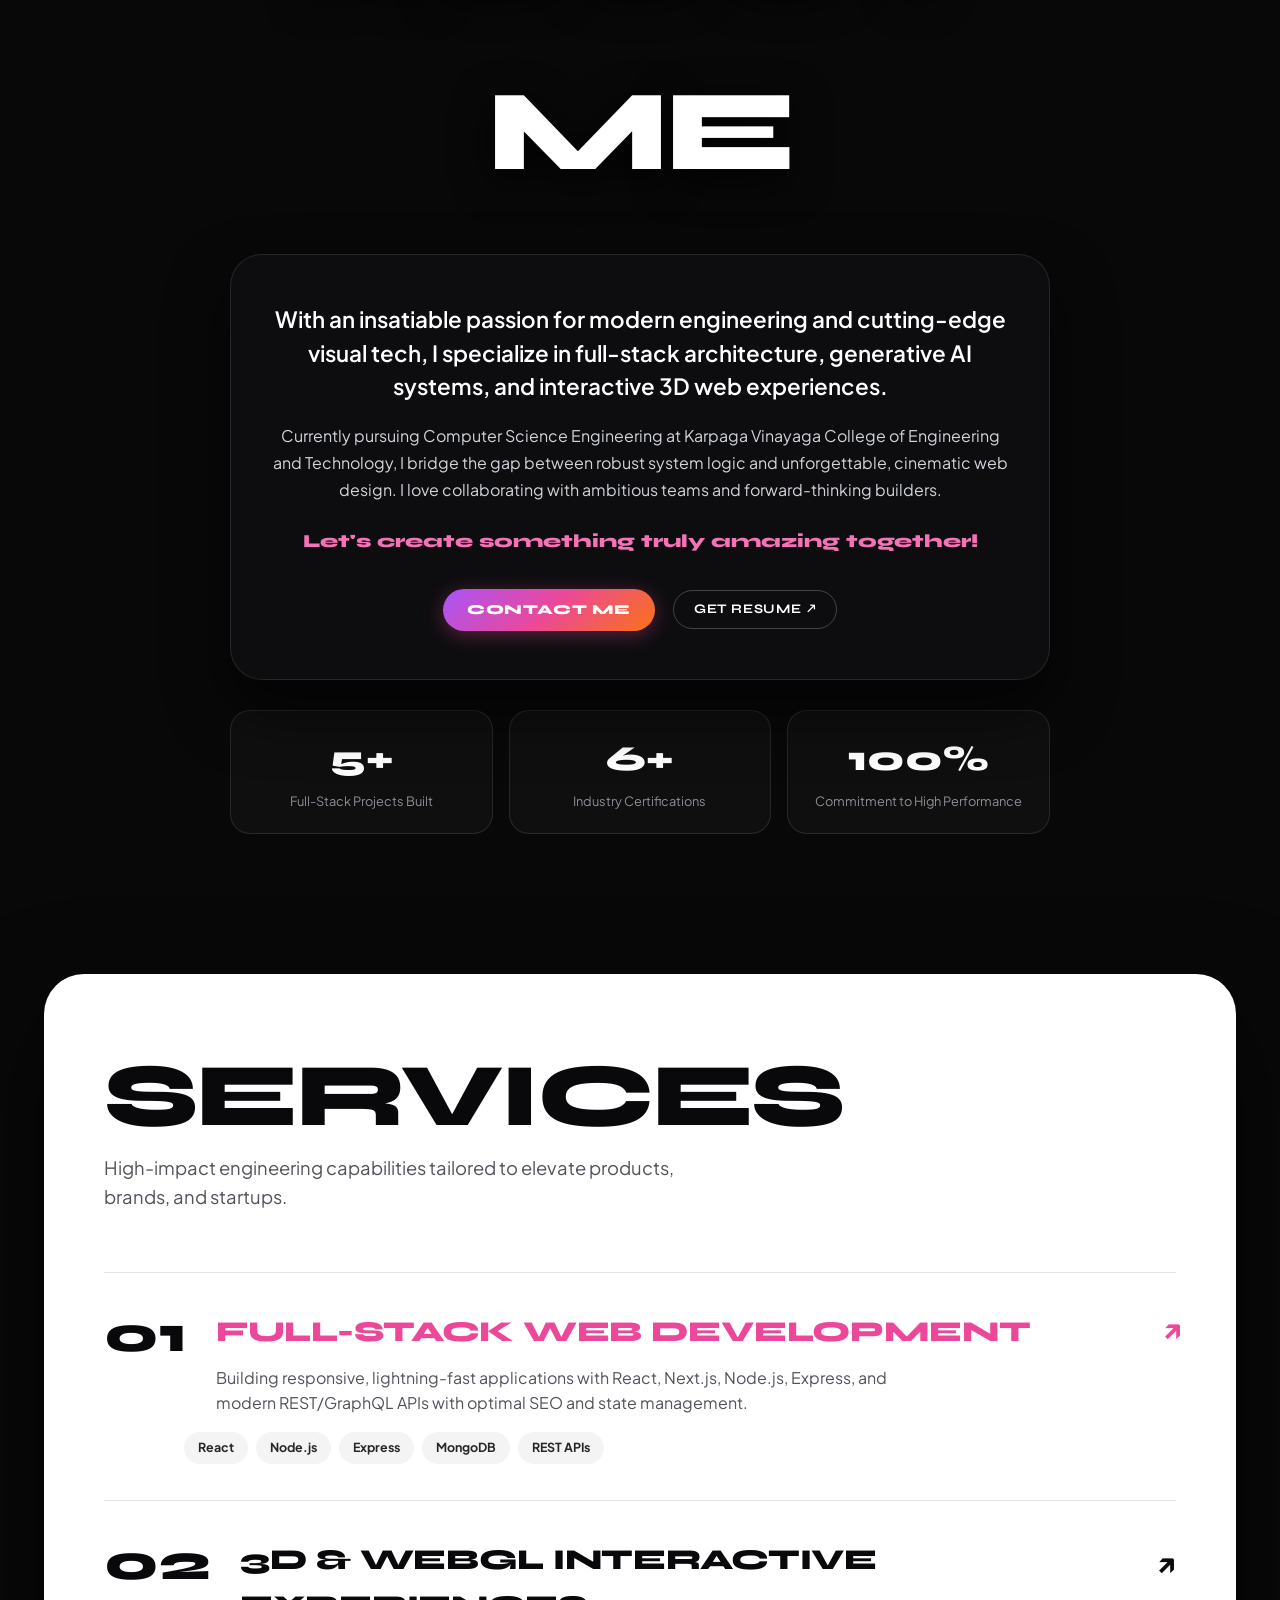
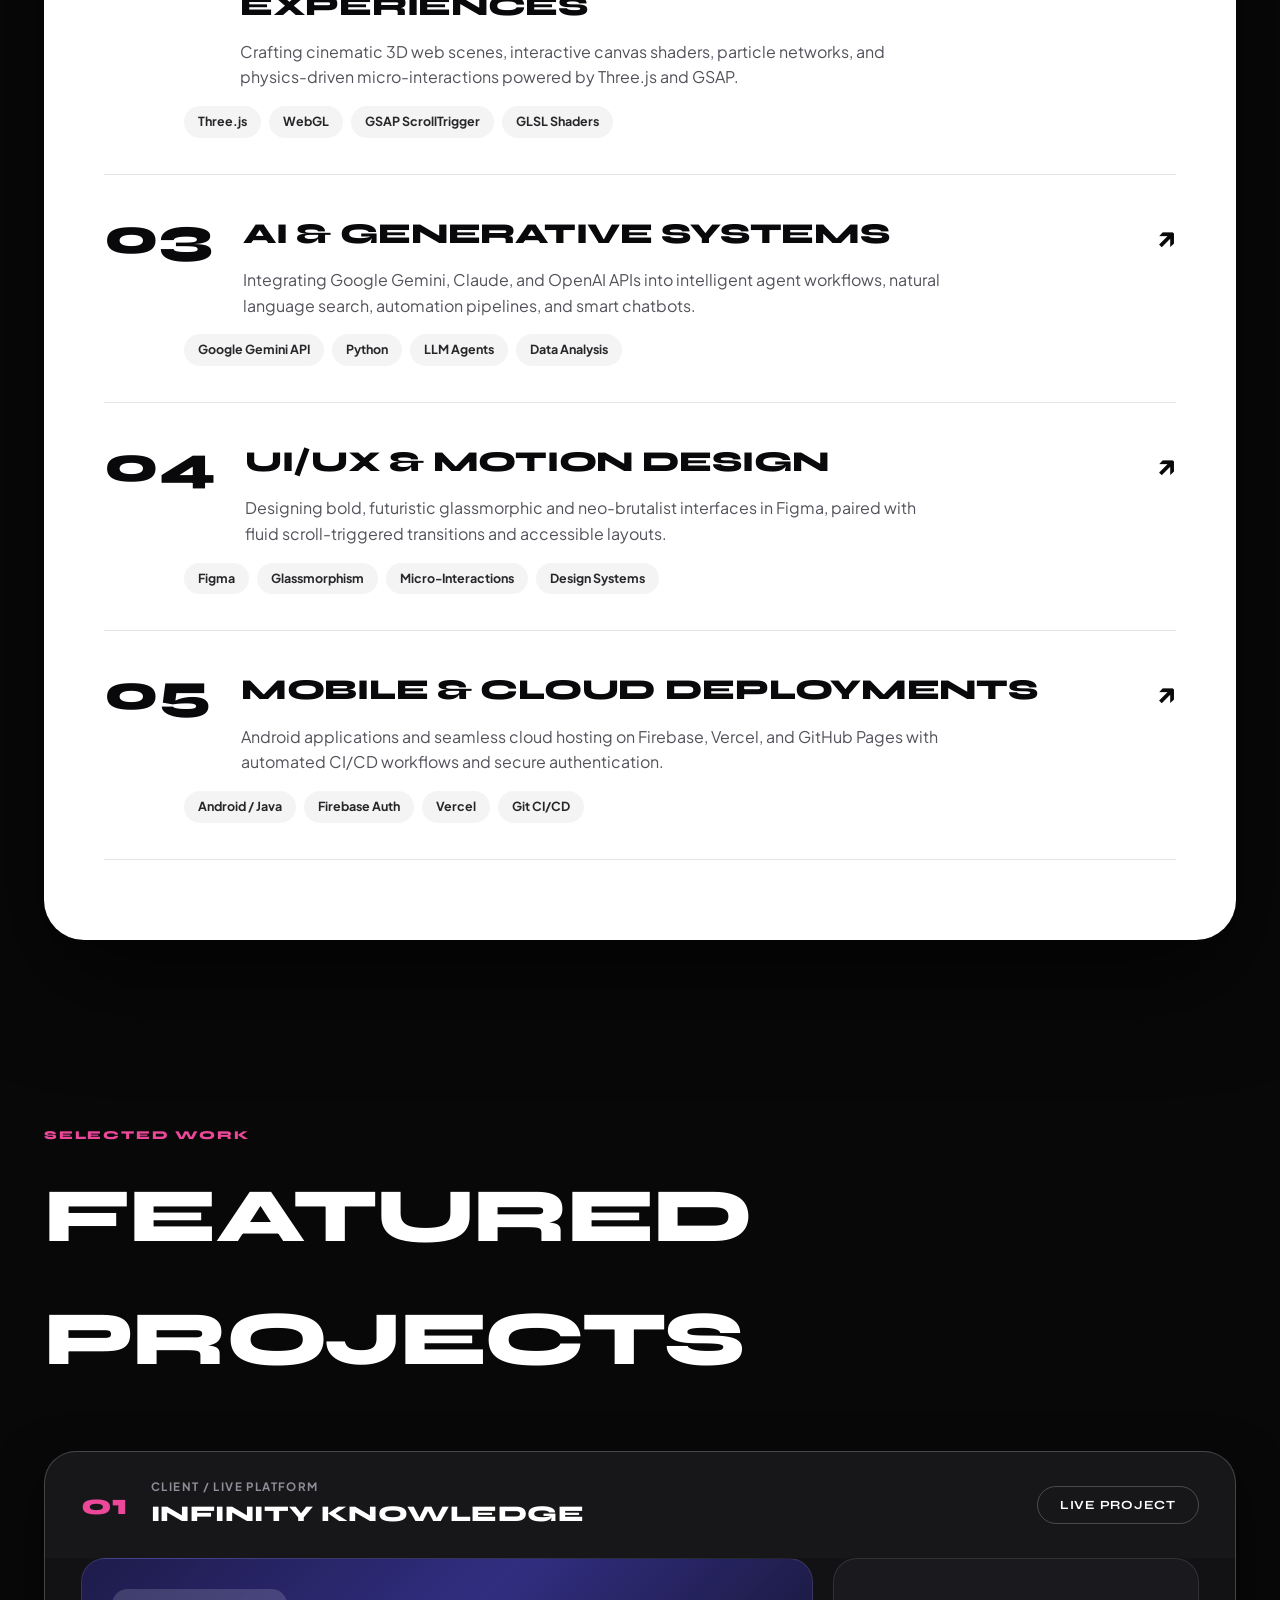
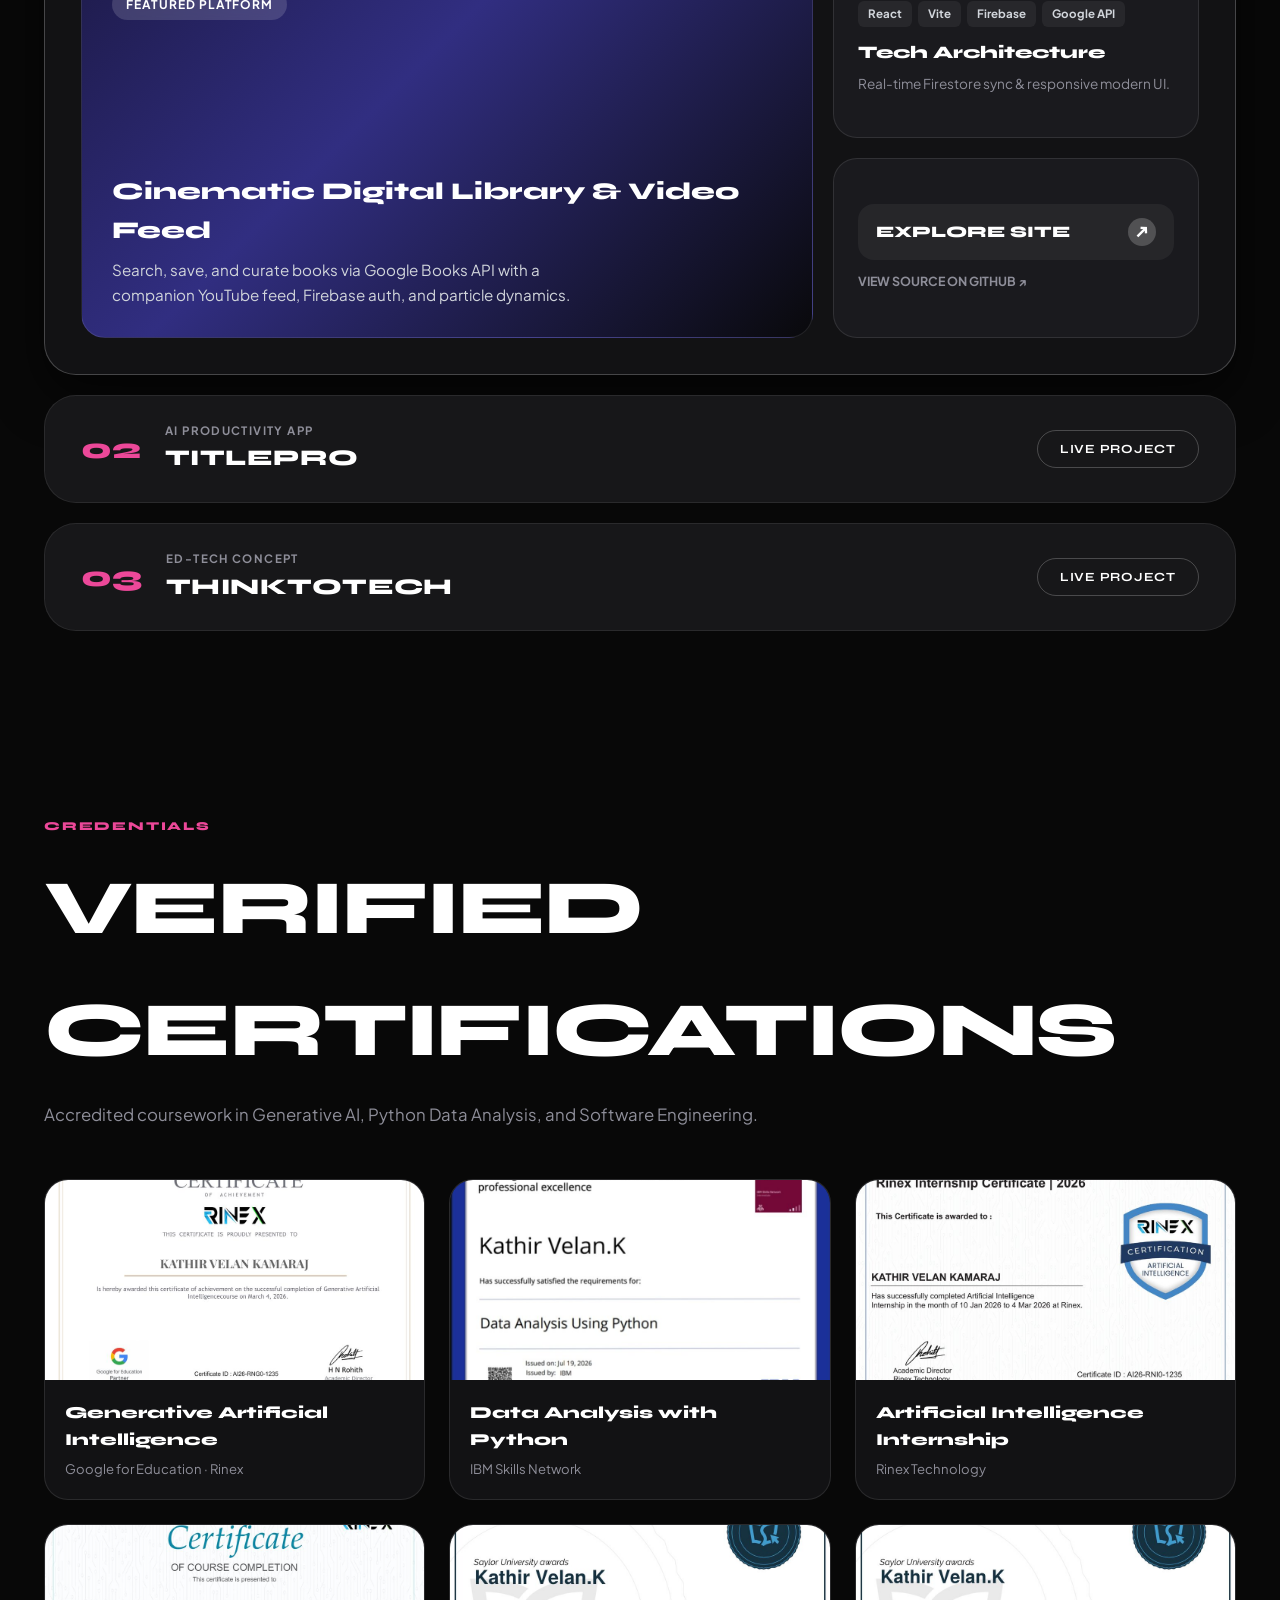
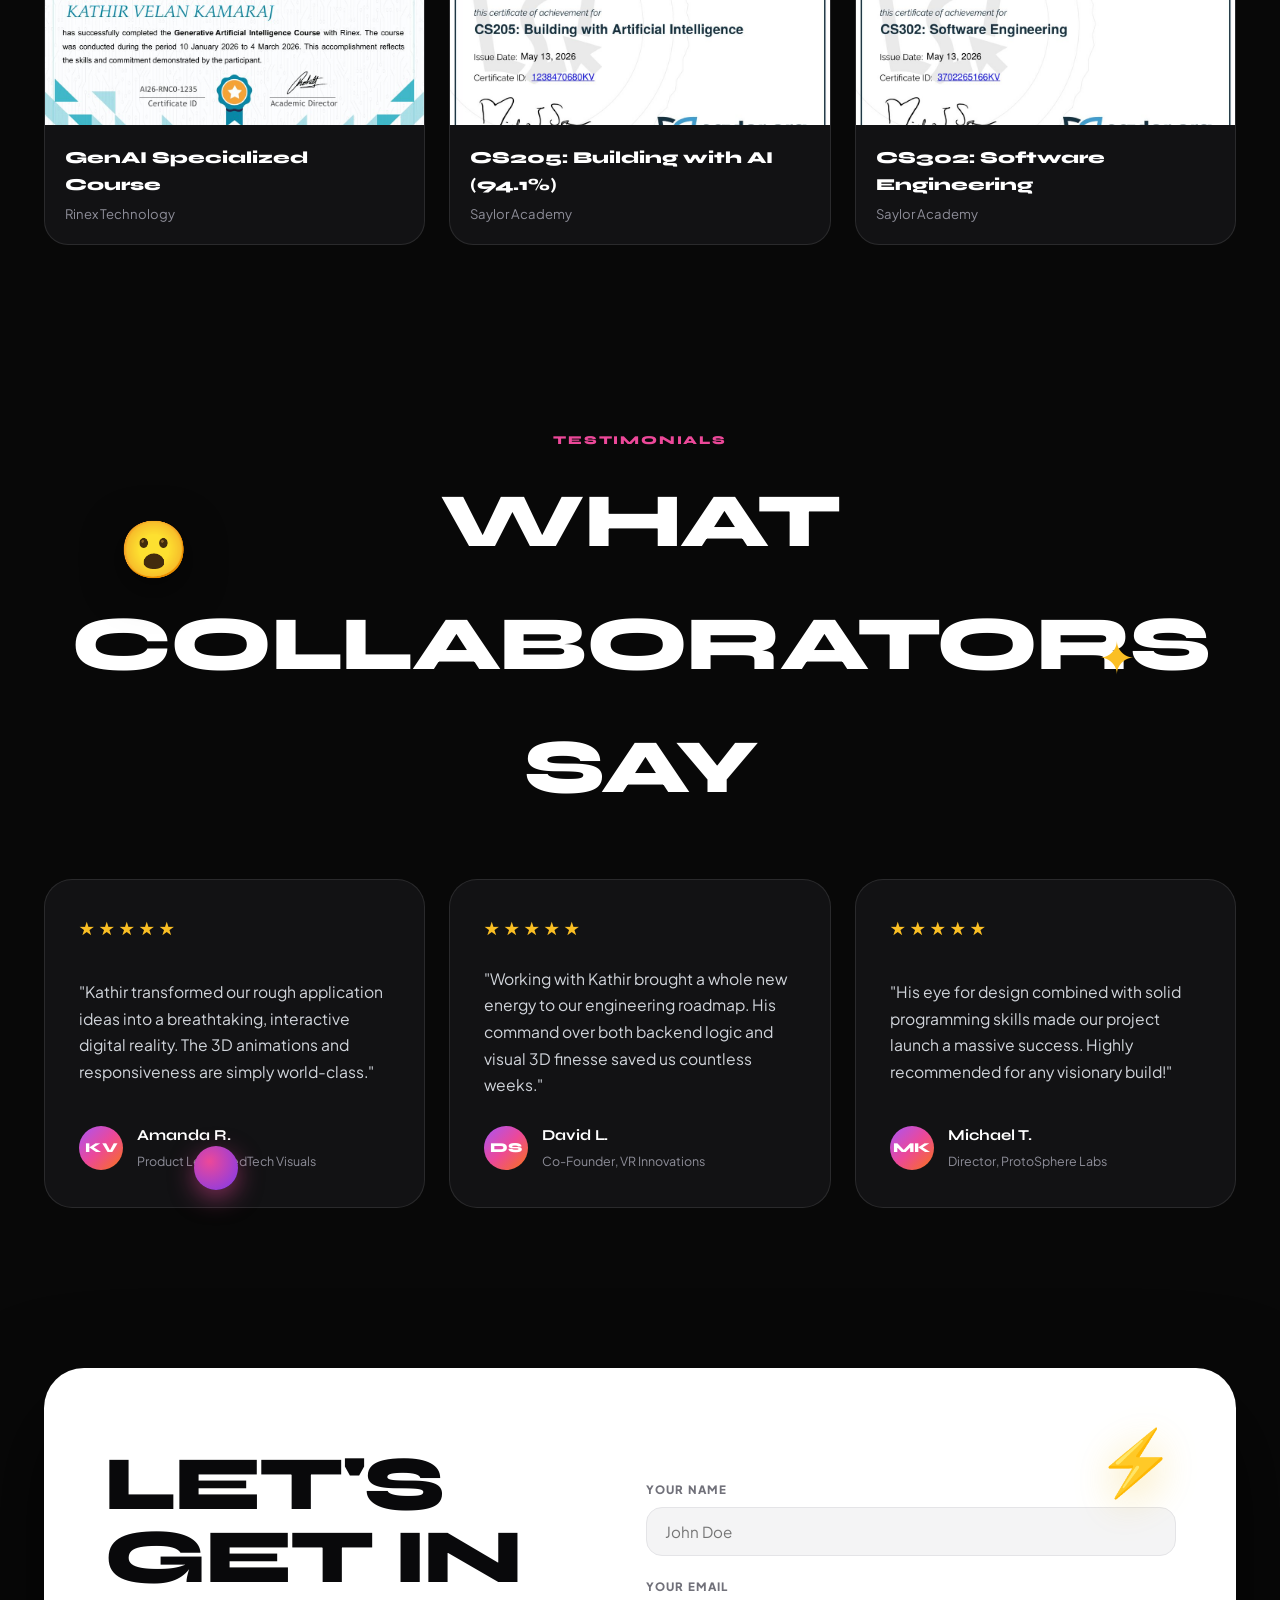
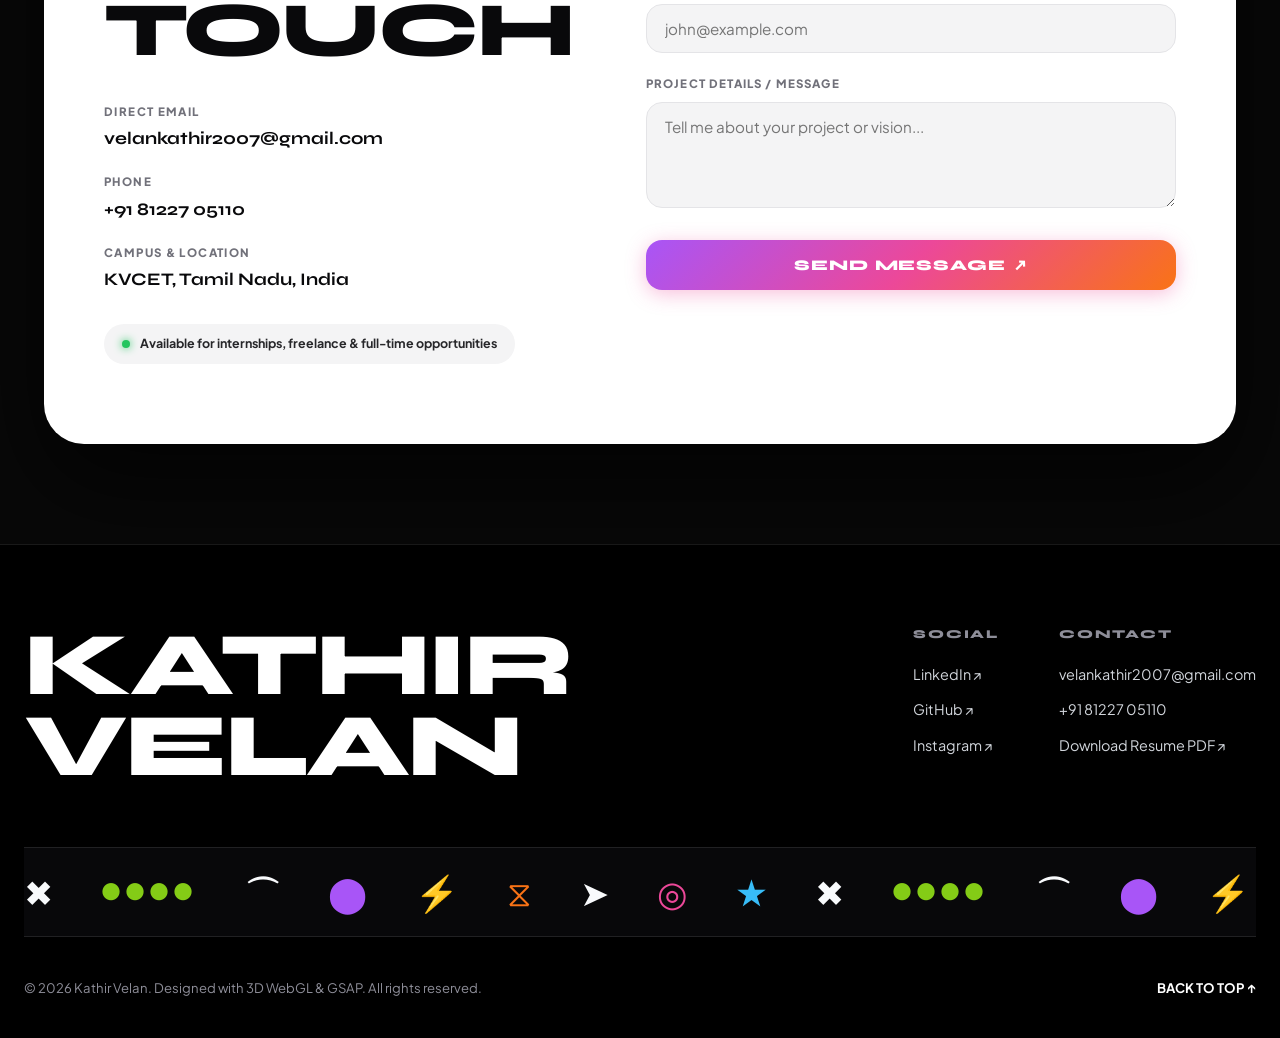
==== commit 2527d6d3: "Add files via upload" ====
--- a/index.html
+++ b/index.html
@@ -1,325 +1,789 @@
-<!DOCTYPE html>
-<html lang="en">
-<head>
-<meta charset="UTF-8" />
-<meta name="viewport" content="width=device-width, initial-scale=1.0" />
-<title>Kathir Velan — Portfolio</title>
-<meta name="description" content="Kathir Velan — CSE student, full-stack developer and AI builder. Projects, skills and certifications." />
-
-<!-- Fonts -->
-<link rel="preconnect" href="https://fonts.googleapis.com">
-<link rel="preconnect" href="https://fonts.gstatic.com" crossorigin>
-<link href="https://fonts.googleapis.com/css2?family=Space+Grotesk:wght@400;500;600;700&family=Inter:wght@400;500;600&display=swap" rel="stylesheet">
-
-<link rel="icon" href="data:image/svg+xml,<svg xmlns=%22http://www.w3.org/2000/svg%22 viewBox=%220 0 100 100%22><text y=%22.9em%22 font-size=%2290%22>⌁</text></svg>">
-<link rel="stylesheet" href="css/style.css" />
-</head>
-<body>
-
-<!-- Loading screen -->
-<div id="loader">
-  <div class="loader-mark">KV</div>
-  <div class="loader-bar"><span></span></div>
-</div>
-
-<!-- Scroll progress -->
-<div id="scroll-progress"></div>
-
-<!-- Nav -->
-<nav id="navbar">
-  <a href="#home" class="nav-brand">Kathir<span>Velan</span></a>
-  <button id="nav-toggle" aria-label="Toggle menu">
-    <span></span><span></span><span></span>
-  </button>
-  <ul id="nav-links">
-    <li><a href="#home">Home</a></li>
-    <li><a href="#about">About</a></li>
-    <li><a href="#skills">Skills</a></li>
-    <li><a href="#projects">Projects</a></li>
-    <li><a href="#certificates">Certificates</a></li>
-    <li><a href="#contact">Contact</a></li>
-    <li><button id="theme-toggle" aria-label="Toggle theme">◐</button></li>
-  </ul>
-</nav>
-
-<!-- HOME -->
-<section id="home">
-  <canvas id="hero-canvas"></canvas>
-  <div class="hero-inner">
-    <p class="hero-kicker">Computer Science &amp; Engineering</p>
-    <h1 class="hero-name">Kathir Velan</h1>
-    <p class="hero-role"><span id="typed"></span><span class="cursor">|</span></p>
-    <p class="hero-desc">I design and build full-stack web apps, Android apps, and AI-powered tools — with a soft spot for cinematic, glass-dark interfaces.</p>
-    <div class="hero-actions">
-      <a href="#projects" class="btn btn-primary">View Projects</a>
-      <a href="assets/Kathir_Velan_Resume.pdf" class="btn btn-ghost" download>Download Resume</a>
-      <a href="#contact" class="btn btn-ghost">Contact Me</a>
-    </div>
-  </div>
-  <div class="scroll-cue"><span></span></div>
-</section>
-
-<!-- ABOUT -->
-<section id="about">
-  <div class="section-inner about-grid">
-    <div class="about-visual">
-      <div class="about-photo-frame">
-        <img src="assets/profile.jpg" alt="Kathir Velan" class="about-photo" />
-      </div>
-      <div class="about-badge">
-        <span class="about-badge-num">5+</span>
-        <span class="about-badge-label">shipped builds &amp; deployments</span>
-      </div>
-    </div>
-    <div class="about-copy">
-      <h2>About</h2>
-      <p>I'm a Computer Science Engineering student at Karpaga Vinayaga College of Engineering and Technology. Most weeks I'm splitting time between coursework and self-driven builds — full-stack web apps, Android experiments, and small AI tools that solve a problem I actually ran into.</p>
-      <p>I like interfaces that feel a little cinematic: dark surfaces, soft glass panels, motion that means something. Recent work spans a digital library platform with Firebase auth, a campus sustainability dashboard, and an AI website-builder prototype wired to the Anthropic API.</p>
-      <div class="about-facts">
-        <div class="fact">
-          <span class="fact-label">Based at</span>
-          <span class="fact-value">Karpaga Vinayaga College of Engineering and Technology</span>
-        </div>
-        <div class="fact">
-          <span class="fact-label">Focus</span>
-          <span class="fact-value">Full-stack web · Android · AI tools</span>
-        </div>
-        <div class="fact">
-          <span class="fact-label">GitHub</span>
-          <span class="fact-value">@kathirvelan-dev</span>
-        </div>
-      </div>
-    </div>
-  </div>
-</section>
-
-<!-- SKILLS -->
-<section id="skills">
-  <div class="section-inner">
-    <h2>Skills</h2>
-    <p class="section-lede">Tools I reach for, grouped by what they're for.</p>
-
-    <div class="skills-board">
-      <div class="skill-panel panel-lg" data-group="Frontend">
-        <h3>Frontend</h3>
-        <ul class="skill-bars">
-          <li><span>HTML</span><i style="--v:92%"></i></li>
-          <li><span>CSS</span><i style="--v:90%"></i></li>
-          <li><span>JavaScript</span><i style="--v:88%"></i></li>
-          <li><span>React</span><i style="--v:85%"></i></li>
-          <li><span>Tailwind CSS</span><i style="--v:87%"></i></li>
-        </ul>
-      </div>
-
-      <div class="skill-panel" data-group="Backend">
-        <h3>Backend</h3>
-        <ul class="skill-tags">
-          <li>Node.js</li>
-          <li>Express.js</li>
-        </ul>
-      </div>
-
-      <div class="skill-panel" data-group="Database">
-        <h3>Database</h3>
-        <ul class="skill-tags">
-          <li>MongoDB</li>
-          <li>Firebase</li>
-          <li>MySQL</li>
-        </ul>
-      </div>
-
-      <div class="skill-panel" data-group="Programming">
-        <h3>Programming</h3>
-        <ul class="skill-tags">
-          <li>C</li>
-          <li>C++</li>
-          <li>Java</li>
-          <li>Python</li>
-        </ul>
-      </div>
-
-      <div class="skill-panel" data-group="Tools">
-        <h3>Tools</h3>
-        <ul class="skill-tags">
-          <li>Git</li>
-          <li>GitHub</li>
-          <li>Figma</li>
-          <li>VS Code</li>
-        </ul>
-      </div>
-    </div>
-  </div>
-</section>
-
-<!-- PROJECTS -->
-<section id="projects">
-  <div class="section-inner">
-    <h2>Projects</h2>
-    <p class="section-lede">A few things I've built end to end.</p>
-
-    <div class="filter-row">
-      <button class="filter-btn active" data-filter="all">All</button>
-      <button class="filter-btn" data-filter="web">Web</button>
-      <button class="filter-btn" data-filter="ai">AI</button>
-    </div>
-
-    <div class="project-grid">
-
-      <article class="project-card" data-tags="web ai" tabindex="0">
-        <div class="project-card-inner">
-          <div class="project-glow"></div>
-          <div class="project-top">
-            <span class="project-index">01</span>
-            <span class="project-tag">Web · Library Platform</span>
-          </div>
-          <h3>Infinity Knowledge</h3>
-          <p>A cinematic digital library with a glassmorphism UI — search and save books via the Google Books API, plus a YouTube companion feed, wrapped in a React + Firebase shell with 3D particle effects and scroll animation.</p>
-          <ul class="project-stack">
-            <li>React</li><li>Vite</li><li>Firebase</li><li>Google Books API</li>
-          </ul>
-          <div class="project-links">
-            <a href="https://infinite-knowledge-seven.vercel.app" target="_blank" rel="noopener">Live site ↗</a>
-            <a href="https://github.com/kathirvelan-dev" target="_blank" rel="noopener">Source ↗</a>
-          </div>
-        </div>
-      </article>
-
-      <article class="project-card" data-tags="web" tabindex="0">
-        <div class="project-card-inner">
-          <div class="project-glow"></div>
-          <div class="project-top">
-            <span class="project-index">02</span>
-            <span class="project-tag">Web App</span>
-          </div>
-          <h3>TitlePro</h3>
-          <p>A focused web tool built around fast, structured content generation — clean forms, instant previews, and a UI kept deliberately out of the way of the work.</p>
-          <ul class="project-stack">
-            <li>React</li><li>Tailwind CSS</li><li>JavaScript</li>
-          </ul>
-          <div class="project-links">
-            <a href="https://github.com/kathirvelan-dev" target="_blank" rel="noopener">Source ↗</a>
-          </div>
-        </div>
-      </article>
-
-      <article class="project-card" data-tags="web ai" tabindex="0">
-        <div class="project-card-inner">
-          <div class="project-glow"></div>
-          <div class="project-top">
-            <span class="project-index">03</span>
-            <span class="project-tag">Web · Ed-tech</span>
-          </div>
-          <h3>ThinkToTech</h3>
-          <p>A tech-education concept site pairing a dark, glass-panel interface with clear content structure — built to make dense technical material easy to scan and follow.</p>
-          <ul class="project-stack">
-            <li>HTML</li><li>CSS</li><li>JavaScript</li>
-          </ul>
-          <div class="project-links">
-            <a href="https://github.com/kathirvelan-dev" target="_blank" rel="noopener">Source ↗</a>
-          </div>
-        </div>
-      </article>
-
-    </div>
-  </div>
-</section>
-
-<!-- CERTIFICATES -->
-<section id="certificates">
-  <div class="section-inner">
-    <h2>Certificates</h2>
-    <p class="section-lede">Courses and programs completed — click any card to open it full size.</p>
-
-    <div class="cert-track-wrap">
-    <div class="cert-track">
-      <div class="cert-card" data-full="assets/certs/cert-google-genai.jpg">
-        <img src="assets/certs/cert-google-genai.jpg" alt="Generative Artificial Intelligence — Rinex / Google for Education" loading="lazy">
-        <div class="cert-meta"><span>Generative AI</span><small>Google for Education · Rinex</small></div>
-      </div>
-      <div class="cert-card" data-full="assets/certs/cert-ibm-python.jpg">
-        <img src="assets/certs/cert-ibm-python.jpg" alt="Data Analysis Using Python — IBM" loading="lazy">
-        <div class="cert-meta"><span>Data Analysis with Python</span><small>IBM Skills Network</small></div>
-      </div>
-      <div class="cert-card" data-full="assets/certs/cert-rinex-internship.jpg">
-        <img src="assets/certs/cert-rinex-internship.jpg" alt="AI Internship — Rinex" loading="lazy">
-        <div class="cert-meta"><span>AI Internship</span><small>Rinex Technology</small></div>
-      </div>
-      <div class="cert-card" data-full="assets/certs/cert-rinex-course.jpg">
-        <img src="assets/certs/cert-rinex-course.jpg" alt="Generative AI Course Completion — Rinex" loading="lazy">
-        <div class="cert-meta"><span>GenAI Course Completion</span><small>Rinex Technology</small></div>
-      </div>
-      <div class="cert-card" data-full="assets/certs/cert-saylor-ai.jpg">
-        <img src="assets/certs/cert-saylor-ai.jpg" alt="CS205 Building with Artificial Intelligence — Saylor Academy" loading="lazy">
-        <div class="cert-meta"><span>CS205: Building with AI</span><small>Saylor Academy · 94.12%</small></div>
-      </div>
-      <div class="cert-card" data-full="assets/certs/cert-saylor-swe.jpg">
-        <img src="assets/certs/cert-saylor-swe.jpg" alt="CS302 Software Engineering — Saylor Academy" loading="lazy">
-        <div class="cert-meta"><span>CS302: Software Engineering</span><small>Saylor Academy · 79.03%</small></div>
-      </div>
-    </div>
-    </div>
-  </div>
-</section>
-
-<!-- Lightbox -->
-<div id="lightbox">
-  <button id="lightbox-close" aria-label="Close">✕</button>
-  <img id="lightbox-img" src="" alt="Certificate preview" />
-</div>
-
-<!-- CONTACT -->
-<section id="contact">
-  <div class="section-inner contact-grid">
-    <div class="contact-intro">
-      <h2>Contact</h2>
-      <p>Have a project, an internship, or just want to talk about what I'm building? My inbox is open.</p>
-      <div class="contact-list">
-        <a href="mailto:kathirvelan.dev@gmail.com" class="contact-row">
-          <span class="contact-label">Email</span>
-          <span class="contact-value">kathirvelan.dev@gmail.com</span>
-        </a>
-        <a href="tel:+910000000000" class="contact-row">
-          <span class="contact-label">Phone</span>
-          <span class="contact-value">+91 00000 00000</span>
-        </a>
-        <a href="https://linkedin.com/in/kathirvelan-dev" target="_blank" rel="noopener" class="contact-row">
-          <span class="contact-label">LinkedIn</span>
-          <span class="contact-value">/in/kathirvelan-dev</span>
-        </a>
-        <a href="https://github.com/kathirvelan-dev" target="_blank" rel="noopener" class="contact-row">
-          <span class="contact-label">GitHub</span>
-          <span class="contact-value">@kathirvelan-dev</span>
-        </a>
-        <a href="https://instagram.com/kathirvelan.dev" target="_blank" rel="noopener" class="contact-row">
-          <span class="contact-label">Instagram</span>
-          <span class="contact-value">@kathirvelan.dev</span>
-        </a>
-      </div>
-    </div>
-
-    <form class="contact-form" id="contact-form">
-      <label>Name<input type="text" name="name" required /></label>
-      <label>Email<input type="email" name="email" required /></label>
-      <label>Message<textarea name="message" rows="4" required></textarea></label>
-      <button type="submit" class="btn btn-primary">Send message</button>
-      <p class="form-note">Wired for EmailJS — add your service, template and public keys in <code>js/main.js</code>.</p>
-    </form>
-  </div>
-</section>
-
-<footer>
-  <div class="section-inner footer-inner">
-    <span>© <span id="year"></span> Kathir Velan. Built with React-ready static HTML, Three.js and a lot of coffee.</span>
-    <div class="footer-links">
-      <a href="https://github.com/kathirvelan-dev" target="_blank" rel="noopener">GitHub</a>
-      <a href="#home">Back to top ↑</a>
-    </div>
-  </div>
-</footer>
-
-<script src="https://cdnjs.cloudflare.com/ajax/libs/three.js/r128/three.min.js"></script>
-<script src="https://cdnjs.cloudflare.com/ajax/libs/gsap/3.12.5/gsap.min.js"></script>
-<script src="https://cdnjs.cloudflare.com/ajax/libs/gsap/3.12.5/ScrollTrigger.min.js"></script>
-<script src="js/main.js"></script>
-</body>
-</html>
+<!DOCTYPE html>
+<html lang="en">
+<head>
+  <meta charset="UTF-8" />
+  <meta name="viewport" content="width=device-width, initial-scale=1.0" />
+  <title>Kathir Velan — 3D Portfolio & AI Developer</title>
+  <meta name="description" content="Kathir Velan — Full-Stack Developer, AI Builder & 3D Web Creative. Explore projects, interactive WebGL experiences, and certifications." />
+
+  <!-- Google Fonts: Syne (Ultra-bold display) & Plus Jakarta Sans (Modern Geometric) -->
+  <link rel="preconnect" href="https://fonts.googleapis.com">
+  <link rel="preconnect" href="https://fonts.gstatic.com" crossorigin>
+  <link href="https://fonts.googleapis.com/css2?family=Plus+Jakarta+Sans:wght@400;500;600;700;800&family=Syne:wght@700;800;900&display=swap" rel="stylesheet">
+
+  <link rel="icon" href="data:image/svg+xml,<svg xmlns=%22http://www.w3.org/2000/svg%22 viewBox=%220 0 100 100%22><text y=%22.9em%22 font-size=%2290%22>⚡</text></svg>">
+  <link rel="stylesheet" href="css/style.css" />
+</head>
+<body class="dark-theme">
+
+  <!-- Preloader -->
+  <div id="loader">
+    <div class="loader-content">
+      <div class="loader-avatar">KV</div>
+      <div class="loader-text">INITIALIZING 3D EXPERIENCE</div>
+      <div class="loader-bar"><div class="loader-fill"></div></div>
+    </div>
+  </div>
+
+  <!-- Scroll Progress Indicator -->
+  <div id="scroll-progress"></div>
+
+  <!-- Custom Glow Cursor -->
+  <div id="cursor-glow" class="cursor-glow"></div>
+
+  <!-- Top Navigation (Video Style) -->
+  <header id="site-header">
+    <nav class="nav-container">
+      <a href="#hero" class="brand-logo">
+        <span class="brand-dot"></span>
+        <span class="brand-name">KATHIR VELAN</span>
+      </a>
+
+      <ul class="nav-menu" id="nav-menu">
+        <li><a href="#about" class="nav-link">ABOUT</a></li>
+        <li><a href="#services" class="nav-link">SERVICES</a></li>
+        <li><a href="#projects" class="nav-link">PROJECTS</a></li>
+        <li><a href="#certificates" class="nav-link">CERTS</a></li>
+        <li><a href="#customers" class="nav-link">REVIEWS</a></li>
+        <li><a href="#contact" class="nav-link">CONTACT</a></li>
+      </ul>
+
+      <div class="nav-actions">
+        <a href="#contact" class="btn-pill-gradient btn-nav-cta">CONTACT ME</a>
+        <button id="nav-toggle" aria-label="Toggle menu" class="nav-toggle-btn">
+          <span></span><span></span>
+        </button>
+      </div>
+    </nav>
+  </header>
+
+  <main>
+    <!-- ========================================================
+         HERO SECTION (Matching Video Frames 1-3)
+         Giant Title + Three.js 3D Interactive Head + Tagline + CTA
+         ======================================================== -->
+    <section id="hero" class="hero-section">
+      <!-- Giant Hero Typography behind/around 3D canvas -->
+      <div class="hero-headline-wrap">
+        <h1 class="hero-title">HI, I'M KATHIR</h1>
+      </div>
+
+      <!-- 3D Interactive Character Head WebGL Canvas -->
+      <div class="hero-canvas-container" id="hero-3d-wrapper">
+        <canvas id="hero-canvas"></canvas>
+        <div class="canvas-hint" id="canvas-hint">Move cursor to interact</div>
+      </div>
+
+      <!-- Left Tagline Box (Matches Video Frame 1-3) -->
+      <div class="hero-tagline-box">
+        <p class="tagline-text">
+          A FULL-STACK &amp; AI DEVELOPER PASSIONATE ABOUT CRAFTING BOLD AND MEMORABLE DIGITAL EXPERIENCES
+          <span class="tagline-emoji">🚀</span>
+        </p>
+      </div>
+
+      <!-- Right Contact CTA (Matches Video Frame 1-3) -->
+      <div class="hero-cta-box">
+        <a href="#contact" class="btn-pill-gradient hero-cta-btn">CONTACT ME</a>
+      </div>
+
+      <!-- Hero Bottom Stats/Badges -->
+      <div class="hero-bottom-bar">
+        <div class="hero-stat-pill">
+          <span class="stat-dot"></span>
+          <span>AVAILABLE FOR FREELANCE &amp; ROLES</span>
+        </div>
+        <div class="hero-stat-pill">
+          <span>BASED IN TAMIL NADU, INDIA</span>
+        </div>
+        <div class="hero-stat-pill">
+          <a href="assets/Kathir_Velan_Resume.pdf" download class="resume-quick-link">DOWNLOAD CV ↗</a>
+        </div>
+      </div>
+    </section>
+
+    <!-- ========================================================
+         PARTNERS & TECH LOGO MARQUEE (Matching Video Frames 3-4)
+         ======================================================== -->
+    <section class="marquee-section">
+      <div class="marquee-track">
+        <div class="marquee-group">
+          <div class="logo-item"><span>GOOGLE GENAI</span></div>
+          <div class="logo-separator">✦</div>
+          <div class="logo-item"><span>PYTHON</span></div>
+          <div class="logo-separator">✦</div>
+          <div class="logo-item"><span>REACT.JS</span></div>
+          <div class="logo-separator">✦</div>
+          <div class="logo-item"><span>THREE.JS / WEBGL</span></div>
+          <div class="logo-separator">✦</div>
+          <div class="logo-item"><span>IBM SKILLS</span></div>
+          <div class="logo-separator">✦</div>
+          <div class="logo-item"><span>FIREBASE</span></div>
+          <div class="logo-separator">✦</div>
+          <div class="logo-item"><span>NODE &amp; EXPRESS</span></div>
+          <div class="logo-separator">✦</div>
+          <div class="logo-item"><span>TAILWIND CSS</span></div>
+          <div class="logo-separator">✦</div>
+        </div>
+        <!-- Duplicate for seamless loop -->
+        <div class="marquee-group" aria-hidden="true">
+          <div class="logo-item"><span>GOOGLE GENAI</span></div>
+          <div class="logo-separator">✦</div>
+          <div class="logo-item"><span>PYTHON</span></div>
+          <div class="logo-separator">✦</div>
+          <div class="logo-item"><span>REACT.JS</span></div>
+          <div class="logo-separator">✦</div>
+          <div class="logo-item"><span>THREE.JS / WEBGL</span></div>
+          <div class="logo-separator">✦</div>
+          <div class="logo-item"><span>IBM SKILLS</span></div>
+          <div class="logo-separator">✦</div>
+          <div class="logo-item"><span>FIREBASE</span></div>
+          <div class="logo-separator">✦</div>
+          <div class="logo-item"><span>NODE &amp; EXPRESS</span></div>
+          <div class="logo-separator">✦</div>
+          <div class="logo-item"><span>TAILWIND CSS</span></div>
+          <div class="logo-separator">✦</div>
+        </div>
+      </div>
+    </section>
+
+    <!-- ========================================================
+         VISUAL SHOWCASE / 3D GALLERY (Matching Video Frames 4-5)
+         ======================================================== -->
+    <section class="showcase-strip-section">
+      <div class="showcase-strip-container">
+        <div class="showcase-card showcase-1">
+          <div class="showcase-overlay">
+            <span class="showcase-tag">Interactive 3D</span>
+            <h4>Particle &amp; Fluid Physics</h4>
+          </div>
+        </div>
+        <div class="showcase-card showcase-2">
+          <div class="showcase-overlay">
+            <span class="showcase-tag">AI Engineering</span>
+            <h4>Generative LLM Pipelines</h4>
+          </div>
+        </div>
+        <div class="showcase-card showcase-3">
+          <div class="showcase-overlay">
+            <span class="showcase-tag">UI/UX Systems</span>
+            <h4>Neo-Glass Design</h4>
+          </div>
+        </div>
+        <div class="showcase-card showcase-4">
+          <div class="showcase-overlay">
+            <span class="showcase-tag">Full-Stack</span>
+            <h4>Cloud &amp; React Architectures</h4>
+          </div>
+        </div>
+      </div>
+    </section>
+
+    <!-- ========================================================
+         ABOUT ME SECTION (Matching Video Frames 6-8)
+         With 4 Floating 3D Elements Canvas (Chrome, Heart, Crystal, Flower)
+         ======================================================== -->
+    <section id="about" class="about-section">
+      <!-- 3D Canvas with 4 Floating Elements -->
+      <div class="about-3d-canvas-wrap">
+        <canvas id="about-canvas"></canvas>
+      </div>
+
+      <div class="about-content-wrapper">
+        <h2 class="about-hero-title">ABOUT ME</h2>
+        
+        <div class="about-copy-box">
+          <p class="about-lead">
+            With an insatiable passion for modern engineering and cutting-edge visual tech, I specialize in full-stack architecture, generative AI systems, and interactive 3D web experiences.
+          </p>
+          <p class="about-subtext">
+            Currently pursuing Computer Science Engineering at Karpaga Vinayaga College of Engineering and Technology, I bridge the gap between robust system logic and unforgettable, cinematic web design. I love collaborating with ambitious teams and forward-thinking builders.
+          </p>
+          <p class="about-tagline">
+            Let's create something truly amazing together!
+          </p>
+
+          <div class="about-cta-row">
+            <a href="#contact" class="btn-pill-gradient about-cta-btn">CONTACT ME</a>
+            <a href="assets/Kathir_Velan_Resume.pdf" download class="btn-pill-outline">GET RESUME ↗</a>
+          </div>
+        </div>
+
+        <!-- Quick Credentials Mini-Grid -->
+        <div class="about-stats-grid">
+          <div class="about-stat-card">
+            <span class="stat-num">5+</span>
+            <span class="stat-desc">Full-Stack Projects Built</span>
+          </div>
+          <div class="about-stat-card">
+            <span class="stat-num">6+</span>
+            <span class="stat-desc">Industry Certifications</span>
+          </div>
+          <div class="about-stat-card">
+            <span class="stat-num">100%</span>
+            <span class="stat-desc">Commitment to High Performance</span>
+          </div>
+        </div>
+      </div>
+    </section>
+
+    <!-- ========================================================
+         SERVICES SECTION (Matching Video Frames 9-11)
+         Clean High-Contrast White Section
+         ======================================================== -->
+    <section id="services" class="services-section">
+      <div class="services-container">
+        <div class="services-header">
+          <h2 class="services-title">SERVICES</h2>
+          <p class="services-subtitle">High-impact engineering capabilities tailored to elevate products, brands, and startups.</p>
+        </div>
+
+        <div class="services-list">
+          <!-- Service 01 -->
+          <div class="service-item active">
+            <div class="service-main-row">
+              <span class="service-number">01</span>
+              <div class="service-title-wrap">
+                <h3 class="service-name">FULL-STACK WEB DEVELOPMENT</h3>
+                <p class="service-desc">
+                  Building responsive, lightning-fast applications with React, Next.js, Node.js, Express, and modern REST/GraphQL APIs with optimal SEO and state management.
+                </p>
+              </div>
+              <div class="service-arrow">↗</div>
+            </div>
+            <div class="service-details">
+              <span class="service-tag">React</span>
+              <span class="service-tag">Node.js</span>
+              <span class="service-tag">Express</span>
+              <span class="service-tag">MongoDB</span>
+              <span class="service-tag">REST APIs</span>
+            </div>
+          </div>
+
+          <!-- Service 02 -->
+          <div class="service-item">
+            <div class="service-main-row">
+              <span class="service-number">02</span>
+              <div class="service-title-wrap">
+                <h3 class="service-name">3D &amp; WEBGL INTERACTIVE EXPERIENCES</h3>
+                <p class="service-desc">
+                  Crafting cinematic 3D web scenes, interactive canvas shaders, particle networks, and physics-driven micro-interactions powered by Three.js and GSAP.
+                </p>
+              </div>
+              <div class="service-arrow">↗</div>
+            </div>
+            <div class="service-details">
+              <span class="service-tag">Three.js</span>
+              <span class="service-tag">WebGL</span>
+              <span class="service-tag">GSAP ScrollTrigger</span>
+              <span class="service-tag">GLSL Shaders</span>
+            </div>
+          </div>
+
+          <!-- Service 03 -->
+          <div class="service-item">
+            <div class="service-main-row">
+              <span class="service-number">03</span>
+              <div class="service-title-wrap">
+                <h3 class="service-name">AI &amp; GENERATIVE SYSTEMS</h3>
+                <p class="service-desc">
+                  Integrating Google Gemini, Claude, and OpenAI APIs into intelligent agent workflows, natural language search, automation pipelines, and smart chatbots.
+                </p>
+              </div>
+              <div class="service-arrow">↗</div>
+            </div>
+            <div class="service-details">
+              <span class="service-tag">Google Gemini API</span>
+              <span class="service-tag">Python</span>
+              <span class="service-tag">LLM Agents</span>
+              <span class="service-tag">Data Analysis</span>
+            </div>
+          </div>
+
+          <!-- Service 04 -->
+          <div class="service-item">
+            <div class="service-main-row">
+              <span class="service-number">04</span>
+              <div class="service-title-wrap">
+                <h3 class="service-name">UI/UX &amp; MOTION DESIGN</h3>
+                <p class="service-desc">
+                  Designing bold, futuristic glassmorphic and neo-brutalist interfaces in Figma, paired with fluid scroll-triggered transitions and accessible layouts.
+                </p>
+              </div>
+              <div class="service-arrow">↗</div>
+            </div>
+            <div class="service-details">
+              <span class="service-tag">Figma</span>
+              <span class="service-tag">Glassmorphism</span>
+              <span class="service-tag">Micro-Interactions</span>
+              <span class="service-tag">Design Systems</span>
+            </div>
+          </div>
+
+          <!-- Service 05 -->
+          <div class="service-item">
+            <div class="service-main-row">
+              <span class="service-number">05</span>
+              <div class="service-title-wrap">
+                <h3 class="service-name">MOBILE &amp; CLOUD DEPLOYMENTS</h3>
+                <p class="service-desc">
+                  Android applications and seamless cloud hosting on Firebase, Vercel, and GitHub Pages with automated CI/CD workflows and secure authentication.
+                </p>
+              </div>
+              <div class="service-arrow">↗</div>
+            </div>
+            <div class="service-details">
+              <span class="service-tag">Android / Java</span>
+              <span class="service-tag">Firebase Auth</span>
+              <span class="service-tag">Vercel</span>
+              <span class="service-tag">Git CI/CD</span>
+            </div>
+          </div>
+        </div>
+      </div>
+    </section>
+
+    <!-- ========================================================
+         PROJECTS SECTION (Matching Video Frames 13-15)
+         Interactive Bento Accordion Cards
+         ======================================================== -->
+    <section id="projects" class="projects-section">
+      <div class="projects-container">
+        <div class="section-title-wrap">
+          <span class="section-badge">SELECTED WORK</span>
+          <h2 class="projects-heading">FEATURED PROJECTS</h2>
+        </div>
+
+        <div class="projects-accordion" id="projects-accordion">
+
+          <!-- Project 01: Infinity Knowledge -->
+          <article class="project-accordion-card active" data-index="01">
+            <div class="project-card-header">
+              <div class="project-header-left">
+                <span class="p-num">01</span>
+                <div class="p-title-meta">
+                  <span class="p-label">CLIENT / LIVE PLATFORM</span>
+                  <h3 class="p-name">Infinity Knowledge</h3>
+                </div>
+              </div>
+              <div class="project-header-right">
+                <a href="https://infinite-knowledge-seven.vercel.app" target="_blank" rel="noopener" class="btn-pill-outline btn-live-proj">LIVE PROJECT</a>
+              </div>
+            </div>
+
+            <!-- Bento Content Container -->
+            <div class="project-card-body">
+              <div class="project-bento-grid">
+                <div class="bento-media-main bento-infinite-bg">
+                  <div class="bento-badge">Featured Platform</div>
+                  <div class="bento-info-box">
+                    <h4>Cinematic Digital Library &amp; Video Feed</h4>
+                    <p>Search, save, and curate books via Google Books API with a companion YouTube feed, Firebase auth, and particle dynamics.</p>
+                  </div>
+                </div>
+                <div class="bento-media-side">
+                  <div class="bento-side-card bento-card-stack">
+                    <div class="stack-tags">
+                      <span>React</span>
+                      <span>Vite</span>
+                      <span>Firebase</span>
+                      <span>Google API</span>
+                    </div>
+                    <h5>Tech Architecture</h5>
+                    <p>Real-time Firestore sync &amp; responsive modern UI.</p>
+                  </div>
+                  <div class="bento-side-card bento-card-link">
+                    <a href="https://infinite-knowledge-seven.vercel.app" target="_blank" rel="noopener" class="bento-link-arrow">
+                      <span>EXPLORE SITE</span>
+                      <span class="arrow-circle">↗</span>
+                    </a>
+                    <a href="https://github.com/kathirvelan-dev" target="_blank" rel="noopener" class="bento-link-sub">
+                      VIEW SOURCE ON GITHUB ↗
+                    </a>
+                  </div>
+                </div>
+              </div>
+            </div>
+          </article>
+
+          <!-- Project 02: TitlePro -->
+          <article class="project-accordion-card" data-index="02">
+            <div class="project-card-header">
+              <div class="project-header-left">
+                <span class="p-num">02</span>
+                <div class="p-title-meta">
+                  <span class="p-label">AI PRODUCTIVITY APP</span>
+                  <h3 class="p-name">TitlePro</h3>
+                </div>
+              </div>
+              <div class="project-header-right">
+                <a href="https://github.com/kathirvelan-dev" target="_blank" rel="noopener" class="btn-pill-outline btn-live-proj">LIVE PROJECT</a>
+              </div>
+            </div>
+
+            <div class="project-card-body">
+              <div class="project-bento-grid">
+                <div class="bento-media-main bento-titlepro-bg">
+                  <div class="bento-badge">Content Generation Engine</div>
+                  <div class="bento-info-box">
+                    <h4>Fast Structured Content Engine</h4>
+                    <p>A focused utility suite built around rapid headline generation, instant copy previews, and high-conversion formatting tools.</p>
+                  </div>
+                </div>
+                <div class="bento-media-side">
+                  <div class="bento-side-card bento-card-stack">
+                    <div class="stack-tags">
+                      <span>React</span>
+                      <span>Tailwind CSS</span>
+                      <span>JavaScript</span>
+                    </div>
+                    <h5>Speed &amp; Ergonomics</h5>
+                    <p>Minimalist keyboard-first interface for maximum output.</p>
+                  </div>
+                  <div class="bento-side-card bento-card-link">
+                    <a href="https://github.com/kathirvelan-dev" target="_blank" rel="noopener" class="bento-link-arrow">
+                      <span>GITHUB REPO</span>
+                      <span class="arrow-circle">↗</span>
+                    </a>
+                  </div>
+                </div>
+              </div>
+            </div>
+          </article>
+
+          <!-- Project 03: ThinkToTech -->
+          <article class="project-accordion-card" data-index="03">
+            <div class="project-card-header">
+              <div class="project-header-left">
+                <span class="p-num">03</span>
+                <div class="p-title-meta">
+                  <span class="p-label">ED-TECH CONCEPT</span>
+                  <h3 class="p-name">ThinkToTech</h3>
+                </div>
+              </div>
+              <div class="project-header-right">
+                <a href="https://github.com/kathirvelan-dev" target="_blank" rel="noopener" class="btn-pill-outline btn-live-proj">LIVE PROJECT</a>
+              </div>
+            </div>
+
+            <div class="project-card-body">
+              <div class="project-bento-grid">
+                <div class="bento-media-main bento-thinktotech-bg">
+                  <div class="bento-badge">Ed-Tech Experience</div>
+                  <div class="bento-info-box">
+                    <h4>Interactive Technical Education Portal</h4>
+                    <p>A tech concept portal pairing dark glass panels with modular lesson pathways, built to make dense technical material easy to master.</p>
+                  </div>
+                </div>
+                <div class="bento-media-side">
+                  <div class="bento-side-card bento-card-stack">
+                    <div class="stack-tags">
+                      <span>HTML5</span>
+                      <span>Modern CSS</span>
+                      <span>JavaScript</span>
+                    </div>
+                    <h5>Modular Learning</h5>
+                    <p>Interactive code snippets &amp; animated diagrams.</p>
+                  </div>
+                  <div class="bento-side-card bento-card-link">
+                    <a href="https://github.com/kathirvelan-dev" target="_blank" rel="noopener" class="bento-link-arrow">
+                      <span>GITHUB REPO</span>
+                      <span class="arrow-circle">↗</span>
+                    </a>
+                  </div>
+                </div>
+              </div>
+            </div>
+          </article>
+
+        </div>
+      </div>
+    </section>
+
+    <!-- ========================================================
+         CERTIFICATES SHOWCASE (Kathir's Real Verified Certs)
+         ======================================================== -->
+    <section id="certificates" class="certs-section">
+      <div class="certs-container">
+        <div class="section-title-wrap">
+          <span class="section-badge">CREDENTIALS</span>
+          <h2 class="projects-heading">VERIFIED CERTIFICATIONS</h2>
+          <p class="section-subtext">Accredited coursework in Generative AI, Python Data Analysis, and Software Engineering.</p>
+        </div>
+
+        <div class="certs-grid">
+          <div class="cert-item" data-full="assets/certs/cert-google-genai.jpg">
+            <div class="cert-thumb-wrap">
+              <img src="assets/certs/cert-google-genai.jpg" alt="Generative Artificial Intelligence - Google for Education" loading="lazy" />
+              <div class="cert-overlay-glass"><span class="cert-zoom-icon">🔍 VIEW FULL</span></div>
+            </div>
+            <div class="cert-info">
+              <h4>Generative Artificial Intelligence</h4>
+              <p>Google for Education · Rinex</p>
+            </div>
+          </div>
+
+          <div class="cert-item" data-full="assets/certs/cert-ibm-python.jpg">
+            <div class="cert-thumb-wrap">
+              <img src="assets/certs/cert-ibm-python.jpg" alt="Data Analysis Using Python - IBM" loading="lazy" />
+              <div class="cert-overlay-glass"><span class="cert-zoom-icon">🔍 VIEW FULL</span></div>
+            </div>
+            <div class="cert-info">
+              <h4>Data Analysis with Python</h4>
+              <p>IBM Skills Network</p>
+            </div>
+          </div>
+
+          <div class="cert-item" data-full="assets/certs/cert-rinex-internship.jpg">
+            <div class="cert-thumb-wrap">
+              <img src="assets/certs/cert-rinex-internship.jpg" alt="AI Internship - Rinex" loading="lazy" />
+              <div class="cert-overlay-glass"><span class="cert-zoom-icon">🔍 VIEW FULL</span></div>
+            </div>
+            <div class="cert-info">
+              <h4>Artificial Intelligence Internship</h4>
+              <p>Rinex Technology</p>
+            </div>
+          </div>
+
+          <div class="cert-item" data-full="assets/certs/cert-rinex-course.jpg">
+            <div class="cert-thumb-wrap">
+              <img src="assets/certs/cert-rinex-course.jpg" alt="Generative AI Course Completion" loading="lazy" />
+              <div class="cert-overlay-glass"><span class="cert-zoom-icon">🔍 VIEW FULL</span></div>
+            </div>
+            <div class="cert-info">
+              <h4>GenAI Specialized Course</h4>
+              <p>Rinex Technology</p>
+            </div>
+          </div>
+
+          <div class="cert-item" data-full="assets/certs/cert-saylor-ai.jpg">
+            <div class="cert-thumb-wrap">
+              <img src="assets/certs/cert-saylor-ai.jpg" alt="CS205 Building with AI - Saylor Academy" loading="lazy" />
+              <div class="cert-overlay-glass"><span class="cert-zoom-icon">🔍 VIEW FULL</span></div>
+            </div>
+            <div class="cert-info">
+              <h4>CS205: Building with AI (94.1%)</h4>
+              <p>Saylor Academy</p>
+            </div>
+          </div>
+
+          <div class="cert-item" data-full="assets/certs/cert-saylor-swe.jpg">
+            <div class="cert-thumb-wrap">
+              <img src="assets/certs/cert-saylor-swe.jpg" alt="CS302 Software Engineering - Saylor Academy" loading="lazy" />
+              <div class="cert-overlay-glass"><span class="cert-zoom-icon">🔍 VIEW FULL</span></div>
+            </div>
+            <div class="cert-info">
+              <h4>CS302: Software Engineering</h4>
+              <p>Saylor Academy</p>
+            </div>
+          </div>
+        </div>
+      </div>
+    </section>
+
+    <!-- Certificate Lightbox Modal -->
+    <div id="lightbox" class="lightbox-modal">
+      <button id="lightbox-close" class="lightbox-close-btn" aria-label="Close">✕</button>
+      <img id="lightbox-img" src="" alt="Certificate modal preview" />
+    </div>
+
+    <!-- ========================================================
+         TESTIMONIALS / CUSTOMERS SECTION (Matching Video Frames 16-18)
+         With 3D Floating Emoji Stickers
+         ======================================================== -->
+    <section id="customers" class="testimonials-section">
+      <!-- Floating 3D Emoji Stickers -->
+      <div class="sticker-floating sticker-shocked" aria-hidden="true">😮</div>
+      <div class="sticker-floating sticker-star" aria-hidden="true">✦</div>
+      <div class="sticker-floating sticker-sphere" aria-hidden="true"></div>
+
+      <div class="testimonials-container">
+        <div class="section-title-wrap text-center">
+          <span class="section-badge">TESTIMONIALS</span>
+          <h2 class="projects-heading">WHAT COLLABORATORS SAY</h2>
+        </div>
+
+        <div class="testimonials-bento">
+          <div class="testimonial-card">
+            <div class="testimonial-rating">★★★★★</div>
+            <p class="testimonial-quote">
+              "Kathir transformed our rough application ideas into a breathtaking, interactive digital reality. The 3D animations and responsiveness are simply world-class."
+            </p>
+            <div class="testimonial-author">
+              <div class="author-avatar avatar-1">KV</div>
+              <div class="author-info">
+                <strong>Amanda R.</strong>
+                <span>Product Lead, MedTech Visuals</span>
+              </div>
+            </div>
+          </div>
+
+          <div class="testimonial-card">
+            <div class="testimonial-rating">★★★★★</div>
+            <p class="testimonial-quote">
+              "Working with Kathir brought a whole new energy to our engineering roadmap. His command over both backend logic and visual 3D finesse saved us countless weeks."
+            </p>
+            <div class="testimonial-author">
+              <div class="author-avatar avatar-2">DS</div>
+              <div class="author-info">
+                <strong>David L.</strong>
+                <span>Co-Founder, VR Innovations</span>
+              </div>
+            </div>
+          </div>
+
+          <div class="testimonial-card">
+            <div class="testimonial-rating">★★★★★</div>
+            <p class="testimonial-quote">
+              "His eye for design combined with solid programming skills made our project launch a massive success. Highly recommended for any visionary build!"
+            </p>
+            <div class="testimonial-author">
+              <div class="author-avatar avatar-3">MK</div>
+              <div class="author-info">
+                <strong>Michael T.</strong>
+                <span>Director, ProtoSphere Labs</span>
+              </div>
+            </div>
+          </div>
+        </div>
+      </div>
+    </section>
+
+    <!-- ========================================================
+         CONTACT SECTION ("LET'S GET IN TOUCH" - Matching Video Frame 19)
+         High Contrast Modern Card Container
+         ======================================================== -->
+    <section id="contact" class="contact-section">
+      <div class="contact-card-container">
+        <!-- Floating 3D Lightning Accent -->
+        <div class="contact-3d-bolt" aria-hidden="true">⚡</div>
+        <div class="contact-3d-bubble" aria-hidden="true"></div>
+
+        <div class="contact-split-grid">
+          <!-- Left: Giant Typography & Direct Info -->
+          <div class="contact-left-col">
+            <h2 class="contact-huge-title">
+              LET'S<br>
+              GET IN<br>
+              TOUCH
+            </h2>
+
+            <div class="contact-details-list">
+              <div class="contact-detail-item">
+                <span class="detail-label">DIRECT EMAIL</span>
+                <a href="mailto:velankathir2007@gmail.com" class="detail-link">velankathir2007@gmail.com</a>
+              </div>
+              <div class="contact-detail-item">
+                <span class="detail-label">PHONE</span>
+                <a href="tel:+918122705110" class="detail-link">+91 81227 05110</a>
+              </div>
+              <div class="contact-detail-item">
+                <span class="detail-label">CAMPUS &amp; LOCATION</span>
+                <span class="detail-link">KVCET, Tamil Nadu, India</span>
+              </div>
+            </div>
+
+            <div class="contact-badge-pill">
+              <span class="badge-status-dot"></span>
+              <span>Available for internships, freelance &amp; full-time opportunities</span>
+            </div>
+          </div>
+
+          <!-- Right: Sleek Contact Form -->
+          <div class="contact-right-col">
+            <form id="contact-form" class="modern-contact-form">
+              <div class="form-group">
+                <label for="name">YOUR NAME</label>
+                <input type="text" id="name" name="name" placeholder="John Doe" required />
+              </div>
+              <div class="form-group">
+                <label for="email">YOUR EMAIL</label>
+                <input type="email" id="email" name="email" placeholder="john@example.com" required />
+              </div>
+              <div class="form-group">
+                <label for="message">PROJECT DETAILS / MESSAGE</label>
+                <textarea id="message" name="message" rows="4" placeholder="Tell me about your project or vision..." required></textarea>
+              </div>
+              <button type="submit" class="btn-pill-gradient form-submit-btn">
+                <span>SEND MESSAGE</span>
+                <span class="submit-arrow">↗</span>
+              </button>
+              <div id="form-feedback" class="form-status-msg"></div>
+            </form>
+          </div>
+        </div>
+      </div>
+    </section>
+  </main>
+
+  <!-- ========================================================
+       FOOTER (Matching Video Frames 20-21)
+       Massive Typography + Links + Geometric Ticker Strip
+       ======================================================== -->
+  <footer class="site-footer">
+    <div class="footer-top-container">
+      <div class="footer-brand-title">
+        KATHIR VELAN
+      </div>
+
+      <div class="footer-links-columns">
+        <div class="footer-col">
+          <span class="footer-col-title">SOCIAL</span>
+          <ul>
+            <li><a href="https://www.linkedin.com/in/kathir-velan-k-590974384/" target="_blank" rel="noopener">LinkedIn ↗</a></li>
+            <li><a href="https://github.com/kathirvelan-dev" target="_blank" rel="noopener">GitHub ↗</a></li>
+            <li><a href="https://instagram.com/kvl._.x6._" target="_blank" rel="noopener">Instagram ↗</a></li>
+          </ul>
+        </div>
+        <div class="footer-col">
+          <span class="footer-col-title">CONTACT</span>
+          <ul>
+            <li><a href="mailto:velankathir2007@gmail.com">velankathir2007@gmail.com</a></li>
+            <li><a href="tel:+918122705110">+91 81227 05110</a></li>
+            <li><a href="assets/Kathir_Velan_Resume.pdf" download>Download Resume PDF ↗</a></li>
+          </ul>
+        </div>
+      </div>
+    </div>
+
+    <!-- Geometric Icons Marquee Strip (Exact replica of Video Frame 20-21) -->
+    <div class="footer-shape-ticker">
+      <div class="shape-ticker-track">
+        <div class="shape-group">
+          <span class="glyph glyph-cross">✖</span>
+          <span class="glyph glyph-dots">●●●●</span>
+          <span class="glyph glyph-arc">⌒</span>
+          <span class="glyph glyph-circle">⬤</span>
+          <span class="glyph glyph-bolt">⚡</span>
+          <span class="glyph glyph-hourglass">⧖</span>
+          <span class="glyph glyph-arrow">➤</span>
+          <span class="glyph glyph-ring">◎</span>
+          <span class="glyph glyph-star">★</span>
+        </div>
+        <div class="shape-group" aria-hidden="true">
+          <span class="glyph glyph-cross">✖</span>
+          <span class="glyph glyph-dots">●●●●</span>
+          <span class="glyph glyph-arc">⌒</span>
+          <span class="glyph glyph-circle">⬤</span>
+          <span class="glyph glyph-bolt">⚡</span>
+          <span class="glyph glyph-hourglass">⧖</span>
+          <span class="glyph glyph-arrow">➤</span>
+          <span class="glyph glyph-ring">◎</span>
+          <span class="glyph glyph-star">★</span>
+        </div>
+      </div>
+    </div>
+
+    <div class="footer-bottom-copy">
+      <span>© <span id="year"></span> Kathir Velan. Designed with 3D WebGL &amp; GSAP. All rights reserved.</span>
+      <a href="#hero" class="back-to-top">BACK TO TOP ↑</a>
+    </div>
+  </footer>
+
+  <!-- Scripts -->
+  <script src="https://cdnjs.cloudflare.com/ajax/libs/three.js/r128/three.min.js"></script>
+  <script src="https://cdnjs.cloudflare.com/ajax/libs/gsap/3.12.5/gsap.min.js"></script>
+  <script src="https://cdnjs.cloudflare.com/ajax/libs/gsap/3.12.5/ScrollTrigger.min.js"></script>
+  <script src="js/main.js"></script>
+</body>
+</html>
--- a/css/style.css
+++ b/css/style.css
@@ -1,575 +1,1732 @@
-/* =========================================================
-   Kathir Velan — Portfolio
-   Tokens
-   ========================================================= */
-:root {
-  --bg:        #0a0e17;
-  --bg-soft:   #0d1220;
-  --surface:   rgba(255,255,255,0.045);
-  --surface-2: rgba(255,255,255,0.075);
-  --border:    rgba(255,255,255,0.09);
-  --border-2:  rgba(255,255,255,0.16);
-
-  --text:      #eaf0f5;
-  --text-muted:#8b96a8;
-  --text-dim:  #5b6577;
-
-  --accent:    #5ee6d0;   /* cyan-teal */
-  --accent-2:  #7c6cff;   /* violet-blue */
-  --accent-3:  #ffb37b;   /* warm amber, sparing */
-
-  --radius-sm: 10px;
-  --radius-md: 16px;
-  --radius-lg: 26px;
-
-  --font-display: "Space Grotesk", "Inter", sans-serif;
-  --font-body: "Inter", sans-serif;
-
-  --ease: cubic-bezier(.22,.9,.28,1);
-}
-
-[data-theme="light"] {
-  --bg:        #f3f5f8;
-  --bg-soft:   #eaedf3;
-  --surface:   rgba(10,14,23,0.04);
-  --surface-2: rgba(10,14,23,0.07);
-  --border:    rgba(10,14,23,0.09);
-  --border-2:  rgba(10,14,23,0.16);
-  --text:      #10141c;
-  --text-muted:#4a5468;
-  --text-dim:  #7b8494;
-}
-
-* { box-sizing: border-box; }
-html { scroll-behavior: smooth; }
-
-body {
-  margin: 0;
-  background: var(--bg);
-  color: var(--text);
-  font-family: var(--font-body);
-  font-size: 16px;
-  line-height: 1.6;
-  -webkit-font-smoothing: antialiased;
-  overflow-x: hidden;
-  transition: background .4s var(--ease), color .4s var(--ease);
-}
-
-@media (prefers-reduced-motion: reduce) {
-  html { scroll-behavior: auto; }
-  * { animation-duration: 0.001ms !important; animation-iteration-count: 1 !important; transition-duration: 0.001ms !important; }
-}
-
-h1, h2, h3 { font-family: var(--font-display); margin: 0; color: var(--text); }
-p { margin: 0; }
-a { color: inherit; text-decoration: none; }
-ul { list-style: none; margin: 0; padding: 0; }
-img { max-width: 100%; display: block; }
-button { font-family: inherit; cursor: pointer; }
-
-::selection { background: var(--accent); color: #06110f; }
-
-:focus-visible {
-  outline: 2px solid var(--accent);
-  outline-offset: 3px;
-}
-
-.section-inner {
-  max-width: 1120px;
-  margin: 0 auto;
-  padding: 120px 32px;
-}
-
-section h2 {
-  font-size: clamp(2rem, 4vw, 2.75rem);
-  font-weight: 600;
-  letter-spacing: -0.01em;
-}
-
-.section-lede {
-  color: var(--text-muted);
-  margin-top: 10px;
-  font-size: 1.05rem;
-  max-width: 46ch;
-}
-
-/* =========================================================
-   Loader
-   ========================================================= */
-#loader {
-  position: fixed; inset: 0; z-index: 9999;
-  background: var(--bg);
-  display: flex; flex-direction: column; align-items: center; justify-content: center;
-  gap: 18px;
-  transition: opacity .6s var(--ease), visibility .6s var(--ease);
-}
-#loader.hidden { opacity: 0; visibility: hidden; pointer-events: none; }
-.loader-mark {
-  font-family: var(--font-display);
-  font-size: 2rem; font-weight: 700; letter-spacing: 0.08em;
-  color: var(--accent);
-}
-.loader-bar { width: 160px; height: 2px; background: var(--border); overflow: hidden; }
-.loader-bar span {
-  display: block; height: 100%; width: 40%;
-  background: linear-gradient(90deg, var(--accent), var(--accent-2));
-  animation: loading 1.1s ease-in-out infinite;
-}
-@keyframes loading {
-  0% { transform: translateX(-100%); }
-  100% { transform: translateX(350%); }
-}
-
-/* =========================================================
-   Scroll progress
-   ========================================================= */
-#scroll-progress {
-  position: fixed; top: 0; left: 0; height: 3px;
-  background: linear-gradient(90deg, var(--accent), var(--accent-2));
-  width: 0%; z-index: 1001;
-  transition: width .08s linear;
-}
-
-/* =========================================================
-   Navbar
-   ========================================================= */
-#navbar {
-  position: fixed; top: 18px; left: 50%; transform: translateX(-50%);
-  z-index: 900;
-  width: min(920px, calc(100% - 32px));
-  display: flex; align-items: center; justify-content: space-between;
-  padding: 12px 20px;
-  background: rgba(10,14,23,0.55);
-  backdrop-filter: blur(18px) saturate(140%);
-  -webkit-backdrop-filter: blur(18px) saturate(140%);
-  border: 1px solid var(--border);
-  border-radius: 999px;
-  transition: background .4s var(--ease), border-color .4s var(--ease);
-}
-[data-theme="light"] #navbar { background: rgba(243,245,248,0.65); }
-
-.nav-brand { font-family: var(--font-display); font-weight: 600; font-size: 1.05rem; }
-.nav-brand span { color: var(--accent); }
-
-#nav-links { display: flex; align-items: center; gap: 28px; }
-#nav-links a {
-  font-size: 0.92rem; color: var(--text-muted);
-  transition: color .25s var(--ease);
-  position: relative;
-}
-#nav-links a:hover { color: var(--text); }
-#nav-links a.active { color: var(--accent); }
-
-#theme-toggle {
-  background: var(--surface); border: 1px solid var(--border);
-  color: var(--text); width: 34px; height: 34px; border-radius: 50%;
-  font-size: 0.95rem; display: flex; align-items: center; justify-content: center;
-  transition: transform .3s var(--ease), border-color .3s var(--ease);
-}
-#theme-toggle:hover { border-color: var(--accent); transform: rotate(20deg); }
-
-#nav-toggle { display: none; background: none; border: none; flex-direction: column; gap: 5px; padding: 6px; }
-#nav-toggle span { width: 20px; height: 2px; background: var(--text); border-radius: 2px; }
-
-@media (max-width: 760px) {
-  #nav-toggle { display: flex; }
-  #nav-links {
-    position: fixed; top: 78px; left: 16px; right: 16px;
-    flex-direction: column; align-items: stretch; gap: 4px;
-    background: rgba(10,14,23,0.92);
-    backdrop-filter: blur(18px);
-    border: 1px solid var(--border);
-    border-radius: 20px;
-    padding: 14px;
-    transform: translateY(-12px) scale(0.98);
-    opacity: 0; pointer-events: none;
-    transition: all .3s var(--ease);
-  }
-  [data-theme="light"] #nav-links { background: rgba(243,245,248,0.95); }
-  #nav-links.open { transform: translateY(0) scale(1); opacity: 1; pointer-events: auto; }
-  #nav-links li { width: 100%; }
-  #nav-links a { display: block; padding: 10px 8px; }
-}
-
-/* =========================================================
-   Hero
-   ========================================================= */
-#home {
-  position: relative;
-  min-height: 100vh;
-  display: flex; align-items: center; justify-content: center;
-  overflow: hidden;
-  background:
-    radial-gradient(ellipse at 20% 15%, rgba(124,108,255,0.16), transparent 55%),
-    radial-gradient(ellipse at 80% 85%, rgba(94,230,208,0.12), transparent 55%),
-    var(--bg);
-}
-#hero-canvas { position: absolute; inset: 0; width: 100%; height: 100%; z-index: 0; }
-
-.hero-inner {
-  position: relative; z-index: 2;
-  text-align: center;
-  max-width: 720px;
-  padding: 0 24px;
-}
-
-.hero-kicker {
-  color: var(--accent);
-  font-size: 0.92rem;
-  letter-spacing: 0.02em;
-  margin-bottom: 18px;
-}
-
-.hero-name {
-  font-size: clamp(2.8rem, 8vw, 5.2rem);
-  font-weight: 700;
-  letter-spacing: -0.02em;
-  line-height: 1.02;
-}
-
-.hero-role {
-  margin-top: 18px;
-  font-family: var(--font-display);
-  font-size: clamp(1.05rem, 2.4vw, 1.4rem);
-  color: var(--text-muted);
-  min-height: 1.8em;
-}
-.hero-role .cursor { color: var(--accent); animation: blink 1s step-end infinite; }
-@keyframes blink { 50% { opacity: 0; } }
-
-.hero-desc {
-  margin: 22px auto 0;
-  max-width: 52ch;
-  color: var(--text-dim);
-  font-size: 1.02rem;
-}
-
-.hero-actions {
-  margin-top: 38px;
-  display: flex; gap: 14px; justify-content: center; flex-wrap: wrap;
-}
-
-.btn {
-  padding: 13px 26px;
-  border-radius: 999px;
-  font-size: 0.94rem;
-  font-weight: 500;
-  border: 1px solid transparent;
-  transition: transform .25s var(--ease), border-color .25s var(--ease), background .25s var(--ease);
-  display: inline-flex; align-items: center;
-}
-.btn-primary {
-  background: linear-gradient(135deg, var(--accent), var(--accent-2));
-  color: #06110f;
-}
-.btn-primary:hover { transform: translateY(-2px); }
-.btn-ghost {
-  background: var(--surface);
-  border-color: var(--border);
-  color: var(--text);
-}
-.btn-ghost:hover { border-color: var(--accent); transform: translateY(-2px); }
-
-.scroll-cue {
-  position: absolute; bottom: 34px; left: 50%; transform: translateX(-50%);
-  width: 22px; height: 36px; border: 1px solid var(--border-2); border-radius: 14px;
-  z-index: 2;
-}
-.scroll-cue span {
-  display: block; width: 4px; height: 8px; margin: 6px auto 0;
-  background: var(--accent); border-radius: 3px;
-  animation: cue 1.6s ease-in-out infinite;
-}
-@keyframes cue { 0%,100% { transform: translateY(0); opacity: 1; } 60% { transform: translateY(10px); opacity: 0.2; } }
-
-/* =========================================================
-   About
-   ========================================================= */
-.about-grid {
-  display: grid;
-  grid-template-columns: 0.85fr 1.15fr;
-  gap: 64px;
-  align-items: center;
-}
-@media (max-width: 820px) { .about-grid { grid-template-columns: 1fr; gap: 44px; } }
-
-.about-visual { position: relative; }
-.about-photo-frame {
-  position: relative;
-  border-radius: var(--radius-lg);
-  overflow: hidden;
-  border: 1px solid var(--border-2);
-  aspect-ratio: 3 / 4;
-  background: var(--surface);
-  will-change: transform;
-}
-.about-photo { width: 100%; height: 100%; object-fit: cover; object-position: top center; }
-.about-photo-frame::after {
-  content: "";
-  position: absolute; inset: 0;
-  background: linear-gradient(200deg, transparent 55%, rgba(94,230,208,0.18));
-  pointer-events: none;
-}
-
-.about-badge {
-  position: absolute; bottom: -22px; left: -22px;
-  background: rgba(10,14,23,0.85);
-  backdrop-filter: blur(14px);
-  border: 1px solid var(--border-2);
-  border-radius: var(--radius-md);
-  padding: 16px 20px;
-  display: flex; flex-direction: column; gap: 2px;
-  max-width: 190px;
-}
-[data-theme="light"] .about-badge { background: rgba(255,255,255,0.85); }
-.about-badge-num { font-family: var(--font-display); font-size: 1.8rem; font-weight: 700; color: var(--accent); }
-.about-badge-label { font-size: 0.82rem; color: var(--text-muted); }
-
-.about-copy h2 { margin-bottom: 20px; }
-.about-copy p { color: var(--text-muted); margin-bottom: 16px; max-width: 60ch; }
-
-.about-facts { margin-top: 30px; display: flex; flex-direction: column; gap: 14px; }
-.fact {
-  display: flex; justify-content: space-between; gap: 20px;
-  padding: 14px 0; border-top: 1px solid var(--border);
-}
-.fact-label { color: var(--text-dim); font-size: 0.88rem; }
-.fact-value { font-size: 0.92rem; text-align: right; }
-
-/* =========================================================
-   Skills
-   ========================================================= */
-.skills-board {
-  margin-top: 48px;
-  display: grid;
-  grid-template-columns: 1.4fr 1fr 1fr;
-  grid-auto-rows: min-content;
-  gap: 18px;
-}
-@media (max-width: 900px) { .skills-board { grid-template-columns: 1fr 1fr; } }
-@media (max-width: 560px) { .skills-board { grid-template-columns: 1fr; } }
-
-.skill-panel {
-  background: var(--surface);
-  border: 1px solid var(--border);
-  border-radius: var(--radius-md);
-  padding: 26px 26px 22px;
-  transition: border-color .3s var(--ease), transform .3s var(--ease);
-}
-.skill-panel:hover { border-color: var(--border-2); transform: translateY(-3px); }
-.skill-panel.panel-lg { grid-row: span 2; }
-.skill-panel h3 { font-size: 1.05rem; font-weight: 600; margin-bottom: 18px; color: var(--text); }
-
-.skill-bars li { margin-bottom: 16px; }
-.skill-bars li:last-child { margin-bottom: 0; }
-.skill-bars span { display: block; font-size: 0.86rem; color: var(--text-muted); margin-bottom: 7px; }
-.skill-bars i {
-  display: block; height: 6px; border-radius: 4px;
-  background: var(--surface-2);
-  position: relative; overflow: hidden;
-}
-.skill-bars i::after {
-  content: ""; position: absolute; inset: 0; width: var(--v);
-  background: linear-gradient(90deg, var(--accent), var(--accent-2));
-  border-radius: 4px;
-  transform: scaleX(0); transform-origin: left;
-  transition: transform 1.1s var(--ease);
-}
-.skill-panel.in-view .skill-bars i::after { transform: scaleX(1); }
-
-.skill-tags { display: flex; flex-wrap: wrap; gap: 9px; }
-.skill-tags li {
-  font-size: 0.85rem;
-  padding: 7px 14px;
-  border-radius: 999px;
-  border: 1px solid var(--border);
-  color: var(--text-muted);
-  transition: border-color .25s var(--ease), color .25s var(--ease);
-}
-.skill-panel:hover .skill-tags li { border-color: var(--border-2); }
-
-/* =========================================================
-   Projects
-   ========================================================= */
-.filter-row { margin-top: 36px; display: flex; gap: 10px; }
-.filter-btn {
-  background: var(--surface); border: 1px solid var(--border); color: var(--text-muted);
-  padding: 9px 20px; border-radius: 999px; font-size: 0.86rem;
-  transition: all .25s var(--ease);
-}
-.filter-btn:hover { color: var(--text); }
-.filter-btn.active { background: var(--text); color: var(--bg); border-color: var(--text); }
-
-.project-grid {
-  margin-top: 30px;
-  display: grid;
-  grid-template-columns: repeat(3, 1fr);
-  gap: 22px;
-  perspective: 1200px;
-}
-@media (max-width: 900px) { .project-grid { grid-template-columns: 1fr; } }
-
-.project-card {
-  display: block;
-  transform-style: preserve-3d;
-}
-.project-card.hidden-card { display: none; }
-
-.project-card-inner {
-  position: relative;
-  background: var(--surface);
-  border: 1px solid var(--border);
-  border-radius: var(--radius-md);
-  padding: 30px 26px;
-  height: 100%;
-  transition: border-color .3s var(--ease), box-shadow .3s var(--ease);
-  transform: rotateX(0deg) rotateY(0deg);
-  will-change: transform;
-}
-.project-card:hover .project-card-inner,
-.project-card:focus-visible .project-card-inner {
-  border-color: var(--border-2);
-  box-shadow: 0 24px 48px -20px rgba(0,0,0,0.5);
-}
-.project-glow {
-  position: absolute; inset: -1px; border-radius: inherit;
-  background: radial-gradient(240px circle at var(--mx,50%) var(--my,50%), rgba(94,230,208,0.14), transparent 60%);
-  opacity: 0; transition: opacity .3s var(--ease); pointer-events: none;
-}
-.project-card:hover .project-glow { opacity: 1; }
-
-.project-top { display: flex; justify-content: space-between; align-items: center; margin-bottom: 20px; }
-.project-index { font-family: var(--font-display); color: var(--text-dim); font-size: 0.85rem; }
-.project-tag { font-size: 0.78rem; color: var(--accent); }
-
-.project-card h3 { font-size: 1.3rem; margin-bottom: 12px; }
-.project-card p { color: var(--text-muted); font-size: 0.92rem; margin-bottom: 20px; }
-
-.project-stack { display: flex; flex-wrap: wrap; gap: 8px; margin-bottom: 22px; }
-.project-stack li {
-  font-size: 0.76rem; color: var(--text-dim);
-  border: 1px solid var(--border); border-radius: 6px; padding: 4px 9px;
-}
-
-.project-links { display: flex; gap: 18px; }
-.project-links a { font-size: 0.86rem; color: var(--accent); }
-.project-links a:hover { text-decoration: underline; }
-
-/* =========================================================
-   Certificates
-   ========================================================= */
-.cert-track-wrap {
-  margin-top: 40px;
-  overflow: hidden;
-}
-.cert-track {
-  display: flex;
-  gap: 20px;
-  overflow-x: auto;
-  padding-bottom: 16px;
-  scroll-snap-type: x proximity;
-  will-change: transform;
-}
-.cert-track::-webkit-scrollbar { height: 6px; }
-.cert-track::-webkit-scrollbar-thumb { background: var(--border-2); border-radius: 4px; }
-
-/* When GSAP ScrollTrigger drives the track (desktop), kill native scroll
-   and let the vertical scroll position scrub the horizontal transform —
-   the filmstrip "plays" like a video as you scroll. */
-.cert-track.gsap-driven {
-  overflow: visible;
-  padding-bottom: 0;
-}
-
-.cert-card {
-  flex: 0 0 240px;
-  scroll-snap-align: start;
-  background: var(--surface);
-  border: 1px solid var(--border);
-  border-radius: var(--radius-md);
-  overflow: hidden;
-  cursor: pointer;
-  transition: transform .3s var(--ease), border-color .3s var(--ease);
-}
-.cert-card:hover { transform: translateY(-6px); border-color: var(--accent); }
-.cert-card img { width: 100%; height: 165px; object-fit: cover; }
-.cert-meta { padding: 14px 16px; }
-.cert-meta span { display: block; font-size: 0.9rem; font-weight: 500; }
-.cert-meta small { color: var(--text-dim); font-size: 0.78rem; }
-
-#lightbox {
-  position: fixed; inset: 0; z-index: 1100;
-  background: rgba(4,6,10,0.9);
-  display: flex; align-items: center; justify-content: center;
-  padding: 40px;
-  opacity: 0; visibility: hidden;
-  transition: opacity .3s var(--ease), visibility .3s var(--ease);
-}
-#lightbox.open { opacity: 1; visibility: visible; }
-#lightbox img { max-width: min(900px, 90vw); max-height: 85vh; border-radius: 10px; }
-#lightbox-close {
-  position: absolute; top: 26px; right: 30px;
-  background: none; border: 1px solid var(--border-2); color: #fff;
-  width: 40px; height: 40px; border-radius: 50%; font-size: 1rem;
-}
-
-/* =========================================================
-   Contact
-   ========================================================= */
-.contact-grid {
-  display: grid;
-  grid-template-columns: 1fr 1fr;
-  gap: 60px;
-}
-@media (max-width: 820px) { .contact-grid { grid-template-columns: 1fr; gap: 40px; } }
-
-.contact-intro h2 { margin-bottom: 16px; }
-.contact-intro > p { color: var(--text-muted); max-width: 44ch; margin-bottom: 32px; }
-
-.contact-list { display: flex; flex-direction: column; }
-.contact-row {
-  display: flex; justify-content: space-between; align-items: center;
-  padding: 16px 4px; border-top: 1px solid var(--border);
-  transition: padding-left .25s var(--ease), color .25s var(--ease);
-}
-.contact-list a:last-child { border-bottom: 1px solid var(--border); }
-.contact-row:hover { padding-left: 10px; color: var(--accent); }
-.contact-label { color: var(--text-dim); font-size: 0.85rem; }
-.contact-value { font-size: 0.95rem; }
-
-.contact-form {
-  background: var(--surface);
-  border: 1px solid var(--border);
-  border-radius: var(--radius-md);
-  padding: 32px;
-  display: flex; flex-direction: column; gap: 18px;
-}
-.contact-form label { font-size: 0.85rem; color: var(--text-muted); display: flex; flex-direction: column; gap: 8px; }
-.contact-form input, .contact-form textarea {
-  background: var(--bg-soft);
-  border: 1px solid var(--border);
-  border-radius: var(--radius-sm);
-  padding: 12px 14px;
-  color: var(--text);
-  font-family: var(--font-body);
-  font-size: 0.94rem;
-  resize: vertical;
-}
-.contact-form input:focus, .contact-form textarea:focus {
-  outline: none; border-color: var(--accent);
-}
-.form-note { color: var(--text-dim); font-size: 0.76rem; margin-top: -6px; }
-.form-note code { color: var(--text-muted); }
-
-/* =========================================================
-   Footer
-   ========================================================= */
-footer { border-top: 1px solid var(--border); }
-.footer-inner {
-  padding: 32px;
-  display: flex; justify-content: space-between; align-items: center; flex-wrap: wrap; gap: 12px;
-}
-.footer-inner span { color: var(--text-dim); font-size: 0.85rem; }
-.footer-links { display: flex; gap: 22px; }
-.footer-links a { font-size: 0.85rem; color: var(--text-muted); }
-.footer-links a:hover { color: var(--accent); }
+/* =========================================================
+   Kathir Velan — 3D Interactive Portfolio
+   Wix Studio Inspired Neo-Brutalist & 3D Glassmorphism
+   ========================================================= */
+
+:root {
+  --bg-dark: #080808;
+  --bg-dark-card: #121214;
+  --bg-dark-elevated: #1a1a1e;
+  
+  --text-white: #ffffff;
+  --text-silver: #d1d5db;
+  --text-muted: #8e8e99;
+  
+  --border-subtle: rgba(255, 255, 255, 0.1);
+  --border-glow: rgba(255, 255, 255, 0.22);
+  
+  /* Signature Video Gradient (Sunset Magenta / Orange) */
+  --grad-sunset: linear-gradient(135deg, #a855f7 0%, #ec4899 50%, #f97316 100%);
+  --grad-glow: 0 0 30px rgba(236, 72, 153, 0.5);
+  
+  --font-display: 'Syne', sans-serif;
+  --font-body: 'Plus Jakarta Sans', sans-serif;
+  
+  --ease-smooth: cubic-bezier(0.16, 1, 0.3, 1);
+}
+
+*, *::before, *::after {
+  box-sizing: border-box;
+  margin: 0;
+  padding: 0;
+}
+
+html {
+  scroll-behavior: smooth;
+  background-color: var(--bg-dark);
+}
+
+body {
+  background-color: var(--bg-dark);
+  color: var(--text-white);
+  font-family: var(--font-body);
+  overflow-x: hidden;
+  line-height: 1.6;
+  -webkit-font-smoothing: antialiased;
+}
+
+/* =========================================================
+   CUSTOM SCROLL PROGRESS & CURSOR GLOW
+   ========================================================= */
+#scroll-progress {
+  position: fixed;
+  top: 0;
+  left: 0;
+  height: 3px;
+  background: var(--grad-sunset);
+  width: 0%;
+  z-index: 10000;
+  transition: width 0.1s linear;
+}
+
+.cursor-glow {
+  position: fixed;
+  width: 380px;
+  height: 380px;
+  background: radial-gradient(circle, rgba(168, 85, 247, 0.15) 0%, rgba(236, 72, 153, 0.05) 50%, transparent 70%);
+  border-radius: 50%;
+  pointer-events: none;
+  transform: translate(-50%, -50%);
+  z-index: 999;
+  transition: opacity 0.3s ease;
+  mix-blend-mode: screen;
+}
+
+@media (pointer: coarse) {
+  .cursor-glow { display: none; }
+}
+
+/* =========================================================
+   PRELOADER
+   ========================================================= */
+#loader {
+  position: fixed;
+  inset: 0;
+  background: #050505;
+  z-index: 99999;
+  display: flex;
+  align-items: center;
+  justify-content: center;
+  transition: opacity 0.6s var(--ease-smooth), visibility 0.6s;
+}
+
+#loader.loaded {
+  opacity: 0;
+  visibility: hidden;
+  pointer-events: none;
+}
+
+.loader-content {
+  text-align: center;
+  display: flex;
+  flex-direction: column;
+  align-items: center;
+  gap: 16px;
+}
+
+.loader-avatar {
+  font-family: var(--font-display);
+  font-size: 2.4rem;
+  font-weight: 900;
+  color: #fff;
+  background: var(--grad-sunset);
+  -webkit-background-clip: text;
+  -webkit-text-fill-color: transparent;
+  letter-spacing: 0.1em;
+}
+
+.loader-text {
+  font-size: 0.75rem;
+  font-weight: 700;
+  letter-spacing: 0.25em;
+  color: var(--text-muted);
+}
+
+.loader-bar {
+  width: 180px;
+  height: 3px;
+  background: rgba(255, 255, 255, 0.1);
+  border-radius: 4px;
+  overflow: hidden;
+}
+
+.loader-fill {
+  height: 100%;
+  width: 100%;
+  background: var(--grad-sunset);
+  animation: loadAnim 1.2s ease-in-out infinite;
+}
+
+@keyframes loadAnim {
+  0% { transform: translateX(-100%); }
+  100% { transform: translateX(100%); }
+}
+
+/* =========================================================
+   HEADER & NAVIGATION (Video Style)
+   ========================================================= */
+#site-header {
+  position: fixed;
+  top: 20px;
+  left: 0;
+  right: 0;
+  z-index: 9000;
+  display: flex;
+  justify-content: center;
+  padding: 0 24px;
+}
+
+.nav-container {
+  width: 100%;
+  max-width: 1100px;
+  background: rgba(18, 18, 20, 0.7);
+  backdrop-filter: blur(20px);
+  -webkit-backdrop-filter: blur(20px);
+  border: 1px solid var(--border-subtle);
+  border-radius: 999px;
+  padding: 10px 24px;
+  display: flex;
+  align-items: center;
+  justify-content: space-between;
+  transition: border-color 0.3s ease, background 0.3s ease;
+}
+
+.nav-container:hover {
+  border-color: var(--border-glow);
+}
+
+.brand-logo {
+  display: flex;
+  align-items: center;
+  gap: 10px;
+  text-decoration: none;
+  color: var(--text-white);
+}
+
+.brand-dot {
+  width: 8px;
+  height: 8px;
+  background: #22c55e;
+  border-radius: 50%;
+  box-shadow: 0 0 10px #22c55e;
+  animation: pulseDot 2s infinite;
+}
+
+@keyframes pulseDot {
+  0%, 100% { opacity: 1; transform: scale(1); }
+  50% { opacity: 0.4; transform: scale(0.85); }
+}
+
+.brand-name {
+  font-family: var(--font-display);
+  font-weight: 800;
+  font-size: 0.95rem;
+  letter-spacing: 0.05em;
+}
+
+.nav-menu {
+  display: flex;
+  align-items: center;
+  gap: 30px;
+  list-style: none;
+}
+
+.nav-link {
+  font-family: var(--font-display);
+  font-size: 0.82rem;
+  font-weight: 700;
+  color: var(--text-muted);
+  text-decoration: none;
+  letter-spacing: 0.08em;
+  transition: color 0.25s ease, transform 0.25s ease;
+}
+
+.nav-link:hover,
+.nav-link.active {
+  color: var(--text-white);
+  transform: translateY(-1px);
+}
+
+.nav-actions {
+  display: flex;
+  align-items: center;
+  gap: 14px;
+}
+
+.btn-pill-gradient {
+  display: inline-flex;
+  align-items: center;
+  justify-content: center;
+  background: var(--grad-sunset);
+  color: #ffffff;
+  font-family: var(--font-display);
+  font-weight: 800;
+  font-size: 0.85rem;
+  letter-spacing: 0.06em;
+  padding: 10px 24px;
+  border-radius: 999px;
+  text-decoration: none;
+  border: none;
+  cursor: pointer;
+  box-shadow: 0 4px 20px rgba(236, 72, 153, 0.35);
+  transition: transform 0.3s var(--ease-smooth), box-shadow 0.3s var(--ease-smooth);
+}
+
+.btn-pill-gradient:hover {
+  transform: scale(1.05);
+  box-shadow: 0 8px 30px rgba(236, 72, 153, 0.6);
+}
+
+.btn-pill-outline {
+  display: inline-flex;
+  align-items: center;
+  justify-content: center;
+  background: transparent;
+  color: var(--text-white);
+  font-family: var(--font-display);
+  font-weight: 700;
+  font-size: 0.82rem;
+  letter-spacing: 0.06em;
+  padding: 8px 20px;
+  border-radius: 999px;
+  border: 1px solid var(--border-glow);
+  text-decoration: none;
+  cursor: pointer;
+  transition: all 0.3s ease;
+}
+
+.btn-pill-outline:hover {
+  background: rgba(255, 255, 255, 0.1);
+  border-color: #fff;
+  transform: scale(1.03);
+}
+
+.nav-toggle-btn {
+  display: none;
+  background: transparent;
+  border: none;
+  cursor: pointer;
+  flex-direction: column;
+  gap: 5px;
+  padding: 6px;
+}
+
+.nav-toggle-btn span {
+  width: 22px;
+  height: 2px;
+  background: #fff;
+  transition: 0.3s;
+}
+
+/* =========================================================
+   HERO SECTION (Matching Video Frames 1-3)
+   ========================================================= */
+.hero-section {
+  position: relative;
+  min-height: 100vh;
+  width: 100%;
+  display: flex;
+  flex-direction: column;
+  justify-content: center;
+  align-items: center;
+  overflow: hidden;
+  padding: 100px 24px 60px;
+}
+
+/* Giant Bold Hero Headline */
+.hero-headline-wrap {
+  position: absolute;
+  top: 14%;
+  left: 50%;
+  transform: translateX(-50%);
+  width: 100%;
+  text-align: center;
+  pointer-events: none;
+  z-index: 1;
+}
+
+.hero-title {
+  font-family: var(--font-display);
+  font-size: clamp(3.8rem, 13vw, 12rem);
+  font-weight: 900;
+  line-height: 0.9;
+  letter-spacing: -0.03em;
+  text-transform: uppercase;
+  color: #ffffff;
+  text-shadow: 0 20px 80px rgba(0, 0, 0, 0.8);
+  white-space: nowrap;
+  opacity: 0.95;
+}
+
+/* 3D Character Canvas Container */
+.hero-canvas-container {
+  position: relative;
+  width: 100%;
+  max-width: 900px;
+  height: 520px;
+  z-index: 5;
+  display: flex;
+  align-items: center;
+  justify-content: center;
+}
+
+#hero-canvas {
+  width: 100% !important;
+  height: 100% !important;
+  display: block;
+  cursor: grab;
+}
+
+#hero-canvas:active {
+  cursor: grabbing;
+}
+
+.canvas-hint {
+  position: absolute;
+  bottom: 10px;
+  font-size: 0.72rem;
+  font-weight: 700;
+  letter-spacing: 0.15em;
+  text-transform: uppercase;
+  color: var(--text-muted);
+  opacity: 0.6;
+  pointer-events: none;
+}
+
+/* Left Tagline Box (Exact video replica) */
+.hero-tagline-box {
+  position: absolute;
+  left: 5%;
+  top: 48%;
+  transform: translateY(-50%);
+  max-width: 270px;
+  background: rgba(18, 18, 20, 0.75);
+  backdrop-filter: blur(16px);
+  -webkit-backdrop-filter: blur(16px);
+  border: 1px solid var(--border-subtle);
+  border-radius: 20px;
+  padding: 18px 22px;
+  z-index: 10;
+  box-shadow: 0 20px 40px rgba(0,0,0,0.5);
+  transition: transform 0.3s ease, border-color 0.3s ease;
+}
+
+.hero-tagline-box:hover {
+  transform: translateY(calc(-50% - 4px));
+  border-color: var(--border-glow);
+}
+
+.tagline-text {
+  font-family: var(--font-display);
+  font-size: 0.8rem;
+  font-weight: 800;
+  letter-spacing: 0.04em;
+  line-height: 1.5;
+  color: var(--text-white);
+  text-transform: uppercase;
+}
+
+.tagline-emoji {
+  margin-left: 4px;
+}
+
+/* Right CTA Box (Exact video replica) */
+.hero-cta-box {
+  position: absolute;
+  right: 6%;
+  top: 48%;
+  transform: translateY(-50%);
+  z-index: 10;
+}
+
+.hero-cta-btn {
+  padding: 14px 34px;
+  font-size: 0.95rem;
+}
+
+/* Hero Bottom Stats Pill Bar */
+.hero-bottom-bar {
+  position: absolute;
+  bottom: 28px;
+  display: flex;
+  align-items: center;
+  gap: 16px;
+  z-index: 10;
+}
+
+.hero-stat-pill {
+  background: rgba(255, 255, 255, 0.05);
+  backdrop-filter: blur(10px);
+  border: 1px solid var(--border-subtle);
+  padding: 8px 18px;
+  border-radius: 999px;
+  font-size: 0.75rem;
+  font-weight: 700;
+  letter-spacing: 0.08em;
+  color: var(--text-silver);
+  display: flex;
+  align-items: center;
+  gap: 8px;
+}
+
+.stat-dot {
+  width: 6px;
+  height: 6px;
+  border-radius: 50%;
+  background: #22c55e;
+  box-shadow: 0 0 8px #22c55e;
+}
+
+.resume-quick-link {
+  color: #fff;
+  text-decoration: none;
+  transition: color 0.2s;
+}
+
+.resume-quick-link:hover {
+  color: #f472b6;
+}
+
+/* =========================================================
+   MARQUEE SECTION (Video Frames 3-4)
+   ========================================================= */
+.marquee-section {
+  width: 100%;
+  background: #000000;
+  border-top: 1px solid var(--border-subtle);
+  border-bottom: 1px solid var(--border-subtle);
+  padding: 22px 0;
+  overflow: hidden;
+  user-select: none;
+}
+
+.marquee-track {
+  display: flex;
+  width: max-content;
+  animation: marqueeLoop 25s linear infinite;
+}
+
+.marquee-track:hover {
+  animation-play-state: paused;
+}
+
+.marquee-group {
+  display: flex;
+  align-items: center;
+  gap: 36px;
+  padding-right: 36px;
+}
+
+.logo-item {
+  font-family: var(--font-display);
+  font-size: 1.15rem;
+  font-weight: 800;
+  letter-spacing: 0.12em;
+  color: #a1a1aa;
+  transition: color 0.3s ease;
+}
+
+.logo-item:hover {
+  color: #ffffff;
+}
+
+.logo-separator {
+  color: #ec4899;
+  font-size: 0.9rem;
+}
+
+@keyframes marqueeLoop {
+  0% { transform: translateX(0); }
+  100% { transform: translateX(-50%); }
+}
+
+/* =========================================================
+   SHOWCASE STRIP / BENTO GALLERY (Video Frames 4-5)
+   ========================================================= */
+.showcase-strip-section {
+  padding: 60px 24px;
+  max-width: 1240px;
+  margin: 0 auto;
+}
+
+.showcase-strip-container {
+  display: grid;
+  grid-template-columns: repeat(4, 1fr);
+  gap: 20px;
+}
+
+.showcase-card {
+  position: relative;
+  height: 260px;
+  border-radius: 24px;
+  overflow: hidden;
+  border: 1px solid var(--border-subtle);
+  transition: transform 0.4s var(--ease-smooth), border-color 0.4s;
+  cursor: pointer;
+}
+
+.showcase-card:hover {
+  transform: translateY(-8px) scale(1.02);
+  border-color: var(--border-glow);
+}
+
+.showcase-1 {
+  background: radial-gradient(circle at 30% 30%, #ec4899, #7928ca, #09090b);
+}
+
+.showcase-2 {
+  background: radial-gradient(circle at 70% 30%, #38bdf8, #2563eb, #09090b);
+}
+
+.showcase-3 {
+  background: radial-gradient(circle at 30% 70%, #f97316, #ef4444, #09090b);
+}
+
+.showcase-4 {
+  background: radial-gradient(circle at 70% 70%, #10b981, #065f46, #09090b);
+}
+
+.showcase-overlay {
+  position: absolute;
+  inset: 0;
+  background: linear-gradient(to top, rgba(0,0,0,0.85) 0%, transparent 70%);
+  display: flex;
+  flex-direction: column;
+  justify-content: flex-end;
+  padding: 24px;
+}
+
+.showcase-tag {
+  font-size: 0.72rem;
+  font-weight: 700;
+  text-transform: uppercase;
+  letter-spacing: 0.1em;
+  color: #f472b6;
+  margin-bottom: 6px;
+}
+
+.showcase-overlay h4 {
+  font-family: var(--font-display);
+  font-size: 1.15rem;
+  font-weight: 800;
+  color: #fff;
+}
+
+/* =========================================================
+   ABOUT ME SECTION (Matching Video Frames 6-8)
+   With 4 Floating 3D Elements Canvas (Chrome, Heart, Crystal, Flower)
+   ========================================================= */
+.about-section {
+  position: relative;
+  min-height: 90vh;
+  display: flex;
+  align-items: center;
+  justify-content: center;
+  padding: 100px 24px;
+  overflow: hidden;
+}
+
+.about-3d-canvas-wrap {
+  position: absolute;
+  inset: 0;
+  pointer-events: none;
+  z-index: 2;
+}
+
+#about-canvas {
+  width: 100% !important;
+  height: 100% !important;
+  display: block;
+}
+
+.about-content-wrapper {
+  position: relative;
+  z-index: 5;
+  max-width: 820px;
+  margin: 0 auto;
+  text-align: center;
+}
+
+.about-hero-title {
+  font-family: var(--font-display);
+  font-size: clamp(3.5rem, 9vw, 8rem);
+  font-weight: 900;
+  letter-spacing: -0.03em;
+  text-transform: uppercase;
+  margin-bottom: 30px;
+  color: #ffffff;
+  text-shadow: 0 10px 40px rgba(0, 0, 0, 0.9);
+}
+
+.about-copy-box {
+  background: rgba(18, 18, 20, 0.65);
+  backdrop-filter: blur(20px);
+  -webkit-backdrop-filter: blur(20px);
+  border: 1px solid var(--border-subtle);
+  border-radius: 32px;
+  padding: 48px 40px;
+  box-shadow: 0 30px 60px rgba(0, 0, 0, 0.6);
+}
+
+.about-lead {
+  font-size: clamp(1.1rem, 2vw, 1.4rem);
+  font-weight: 600;
+  color: #ffffff;
+  line-height: 1.5;
+  margin-bottom: 18px;
+}
+
+.about-subtext {
+  font-size: 1rem;
+  color: var(--text-silver);
+  line-height: 1.7;
+  margin-bottom: 24px;
+}
+
+.about-tagline {
+  font-family: var(--font-display);
+  font-size: 1.15rem;
+  font-weight: 800;
+  color: #f472b6;
+  margin-bottom: 32px;
+}
+
+.about-cta-row {
+  display: flex;
+  align-items: center;
+  justify-content: center;
+  gap: 18px;
+}
+
+.about-stats-grid {
+  display: grid;
+  grid-template-columns: repeat(3, 1fr);
+  gap: 16px;
+  margin-top: 30px;
+}
+
+.about-stat-card {
+  background: rgba(255, 255, 255, 0.03);
+  border: 1px solid var(--border-subtle);
+  border-radius: 20px;
+  padding: 20px;
+  text-align: center;
+}
+
+.stat-num {
+  display: block;
+  font-family: var(--font-display);
+  font-size: 2.2rem;
+  font-weight: 900;
+  color: #fff;
+}
+
+.stat-desc {
+  font-size: 0.8rem;
+  color: var(--text-muted);
+}
+
+/* =========================================================
+   SERVICES SECTION (High-Contrast White Section, Frames 9-11)
+   ========================================================= */
+.services-section {
+  padding: 40px 24px 80px;
+  max-width: 1240px;
+  margin: 0 auto;
+}
+
+.services-container {
+  background: #ffffff;
+  color: #09090b;
+  border-radius: 40px;
+  padding: 80px 60px;
+  box-shadow: 0 40px 100px rgba(0, 0, 0, 0.6);
+}
+
+.services-header {
+  margin-bottom: 60px;
+}
+
+.services-title {
+  font-family: var(--font-display);
+  font-size: clamp(3rem, 7vw, 6rem);
+  font-weight: 900;
+  letter-spacing: -0.03em;
+  text-transform: uppercase;
+  color: #09090b;
+  line-height: 0.95;
+}
+
+.services-subtitle {
+  font-size: 1.15rem;
+  color: #52525b;
+  margin-top: 14px;
+  max-width: 600px;
+}
+
+.services-list {
+  display: flex;
+  flex-direction: column;
+}
+
+.service-item {
+  border-top: 1px solid #e4e4e7;
+  padding: 36px 0;
+  cursor: pointer;
+  transition: all 0.3s ease;
+}
+
+.service-item:last-child {
+  border-bottom: 1px solid #e4e4e7;
+}
+
+.service-main-row {
+  display: flex;
+  align-items: flex-start;
+  justify-content: space-between;
+  gap: 30px;
+}
+
+.service-number {
+  font-family: var(--font-display);
+  font-size: clamp(2rem, 4vw, 3.2rem);
+  font-weight: 900;
+  color: #09090b;
+  min-width: 80px;
+  line-height: 1;
+}
+
+.service-title-wrap {
+  flex: 1;
+}
+
+.service-name {
+  font-family: var(--font-display);
+  font-size: clamp(1.2rem, 2.5vw, 1.8rem);
+  font-weight: 800;
+  text-transform: uppercase;
+  color: #09090b;
+  letter-spacing: -0.01em;
+  margin-bottom: 10px;
+  transition: color 0.25s ease;
+}
+
+.service-desc {
+  font-size: 1rem;
+  color: #52525b;
+  line-height: 1.6;
+  max-width: 700px;
+}
+
+.service-arrow {
+  font-size: 1.8rem;
+  font-weight: 800;
+  color: #09090b;
+  transition: transform 0.3s var(--ease-smooth), color 0.3s;
+}
+
+.service-item:hover .service-name,
+.service-item.active .service-name {
+  color: #ec4899;
+}
+
+.service-item:hover .service-arrow,
+.service-item.active .service-arrow {
+  transform: translate(6px, -6px);
+  color: #ec4899;
+}
+
+.service-details {
+  display: flex;
+  flex-wrap: wrap;
+  gap: 8px;
+  margin-top: 16px;
+  padding-left: 80px;
+}
+
+.service-tag {
+  background: #f4f4f5;
+  color: #27272a;
+  font-size: 0.78rem;
+  font-weight: 700;
+  padding: 6px 14px;
+  border-radius: 999px;
+}
+
+/* =========================================================
+   PROJECTS SECTION (Matching Video Frames 13-15)
+   ========================================================= */
+.projects-section {
+  padding: 100px 24px;
+  max-width: 1240px;
+  margin: 0 auto;
+}
+
+.section-title-wrap {
+  margin-bottom: 50px;
+}
+
+.section-badge {
+  display: inline-block;
+  font-family: var(--font-display);
+  font-size: 0.75rem;
+  font-weight: 800;
+  letter-spacing: 0.15em;
+  color: #ec4899;
+  text-transform: uppercase;
+  margin-bottom: 10px;
+}
+
+.projects-heading {
+  font-family: var(--font-display);
+  font-size: clamp(2.5rem, 6vw, 4.8rem);
+  font-weight: 900;
+  letter-spacing: -0.02em;
+  text-transform: uppercase;
+  color: #ffffff;
+}
+
+.section-subtext {
+  font-size: 1.05rem;
+  color: var(--text-muted);
+  margin-top: 10px;
+}
+
+.projects-accordion {
+  display: flex;
+  flex-direction: column;
+  gap: 20px;
+}
+
+.project-accordion-card {
+  background: var(--bg-dark-card);
+  border: 1px solid var(--border-subtle);
+  border-radius: 32px;
+  overflow: hidden;
+  transition: border-color 0.3s ease, transform 0.3s ease;
+}
+
+.project-accordion-card.active {
+  border-color: var(--border-glow);
+  box-shadow: 0 20px 50px rgba(0, 0, 0, 0.6);
+}
+
+.project-card-header {
+  padding: 26px 36px;
+  display: flex;
+  align-items: center;
+  justify-content: space-between;
+  cursor: pointer;
+  background: rgba(255, 255, 255, 0.02);
+  transition: background 0.3s ease;
+}
+
+.project-card-header:hover {
+  background: rgba(255, 255, 255, 0.04);
+}
+
+.project-header-left {
+  display: flex;
+  align-items: center;
+  gap: 24px;
+}
+
+.p-num {
+  font-family: var(--font-display);
+  font-size: 1.8rem;
+  font-weight: 900;
+  color: #ec4899;
+}
+
+.p-title-meta {
+  display: flex;
+  flex-direction: column;
+}
+
+.p-label {
+  font-size: 0.72rem;
+  font-weight: 700;
+  letter-spacing: 0.12em;
+  color: var(--text-muted);
+  text-transform: uppercase;
+}
+
+.p-name {
+  font-family: var(--font-display);
+  font-size: 1.4rem;
+  font-weight: 800;
+  color: #fff;
+  text-transform: uppercase;
+  letter-spacing: 0.02em;
+}
+
+.btn-live-proj {
+  font-size: 0.78rem;
+  padding: 8px 22px;
+}
+
+/* Bento Body */
+.project-card-body {
+  padding: 0 36px 36px;
+  display: none;
+}
+
+.project-accordion-card.active .project-card-body {
+  display: block;
+}
+
+.project-bento-grid {
+  display: grid;
+  grid-template-columns: 2fr 1fr;
+  gap: 20px;
+  min-height: 380px;
+}
+
+.bento-media-main {
+  position: relative;
+  border-radius: 24px;
+  overflow: hidden;
+  padding: 30px;
+  display: flex;
+  flex-direction: column;
+  justify-content: space-between;
+  border: 1px solid var(--border-subtle);
+}
+
+.bento-infinite-bg {
+  background: linear-gradient(135deg, #1e1b4b 0%, #312e81 40%, #09090b 100%),
+              radial-gradient(circle at top right, rgba(236,72,153,0.3), transparent 60%);
+}
+
+.bento-titlepro-bg {
+  background: linear-gradient(135deg, #064e3b 0%, #065f46 40%, #09090b 100%),
+              radial-gradient(circle at top right, rgba(56,189,248,0.3), transparent 60%);
+}
+
+.bento-thinktotech-bg {
+  background: linear-gradient(135deg, #431407 0%, #7c2d12 40%, #09090b 100%),
+              radial-gradient(circle at top right, rgba(249,115,22,0.3), transparent 60%);
+}
+
+.bento-badge {
+  align-self: flex-start;
+  background: rgba(255, 255, 255, 0.15);
+  backdrop-filter: blur(10px);
+  padding: 6px 14px;
+  border-radius: 999px;
+  font-size: 0.75rem;
+  font-weight: 700;
+  letter-spacing: 0.08em;
+  color: #fff;
+  text-transform: uppercase;
+}
+
+.bento-info-box h4 {
+  font-family: var(--font-display);
+  font-size: 1.5rem;
+  font-weight: 800;
+  color: #fff;
+  margin-bottom: 8px;
+}
+
+.bento-info-box p {
+  color: var(--text-silver);
+  font-size: 0.95rem;
+  max-width: 500px;
+  line-height: 1.6;
+}
+
+.bento-media-side {
+  display: flex;
+  flex-direction: column;
+  gap: 20px;
+}
+
+.bento-side-card {
+  background: var(--bg-dark-elevated);
+  border: 1px solid var(--border-subtle);
+  border-radius: 24px;
+  padding: 24px;
+  flex: 1;
+  display: flex;
+  flex-direction: column;
+  justify-content: center;
+}
+
+.stack-tags {
+  display: flex;
+  flex-wrap: wrap;
+  gap: 6px;
+  margin-bottom: 12px;
+}
+
+.stack-tags span {
+  background: rgba(255, 255, 255, 0.06);
+  padding: 4px 10px;
+  border-radius: 6px;
+  font-size: 0.72rem;
+  font-weight: 700;
+  color: var(--text-silver);
+}
+
+.bento-side-card h5 {
+  font-family: var(--font-display);
+  font-size: 1.1rem;
+  font-weight: 800;
+  color: #fff;
+  margin-bottom: 6px;
+}
+
+.bento-side-card p {
+  font-size: 0.85rem;
+  color: var(--text-muted);
+}
+
+.bento-link-arrow {
+  display: flex;
+  align-items: center;
+  justify-content: space-between;
+  text-decoration: none;
+  font-family: var(--font-display);
+  font-weight: 800;
+  font-size: 1rem;
+  color: #fff;
+  background: rgba(255, 255, 255, 0.05);
+  padding: 14px 18px;
+  border-radius: 16px;
+  transition: all 0.3s ease;
+  margin-bottom: 12px;
+}
+
+.bento-link-arrow:hover {
+  background: var(--grad-sunset);
+  color: #fff;
+  transform: translateX(4px);
+}
+
+.arrow-circle {
+  width: 28px;
+  height: 28px;
+  border-radius: 50%;
+  background: rgba(255, 255, 255, 0.2);
+  display: flex;
+  align-items: center;
+  justify-content: center;
+}
+
+.bento-link-sub {
+  font-size: 0.78rem;
+  font-weight: 700;
+  color: var(--text-muted);
+  text-decoration: none;
+  transition: color 0.2s;
+}
+
+.bento-link-sub:hover {
+  color: #f472b6;
+}
+
+/* =========================================================
+   CERTIFICATES SHOWCASE
+   ========================================================= */
+.certs-section {
+  padding: 80px 24px;
+  max-width: 1240px;
+  margin: 0 auto;
+}
+
+.certs-grid {
+  display: grid;
+  grid-template-columns: repeat(3, 1fr);
+  gap: 24px;
+  margin-top: 36px;
+}
+
+.cert-item {
+  background: var(--bg-dark-card);
+  border: 1px solid var(--border-subtle);
+  border-radius: 24px;
+  overflow: hidden;
+  cursor: pointer;
+  transition: transform 0.3s var(--ease-smooth), border-color 0.3s;
+}
+
+.cert-item:hover {
+  transform: translateY(-8px) scale(1.02);
+  border-color: var(--border-glow);
+}
+
+.cert-thumb-wrap {
+  position: relative;
+  height: 200px;
+  overflow: hidden;
+  background: #18181b;
+}
+
+.cert-thumb-wrap img {
+  width: 100%;
+  height: 100%;
+  object-fit: cover;
+  transition: transform 0.5s ease;
+}
+
+.cert-item:hover .cert-thumb-wrap img {
+  transform: scale(1.06);
+}
+
+.cert-overlay-glass {
+  position: absolute;
+  inset: 0;
+  background: rgba(0, 0, 0, 0.4);
+  backdrop-filter: blur(2px);
+  display: flex;
+  align-items: center;
+  justify-content: center;
+  opacity: 0;
+  transition: opacity 0.3s ease;
+}
+
+.cert-item:hover .cert-overlay-glass {
+  opacity: 1;
+}
+
+.cert-zoom-icon {
+  background: rgba(255, 255, 255, 0.2);
+  padding: 8px 18px;
+  border-radius: 999px;
+  font-size: 0.78rem;
+  font-weight: 800;
+  letter-spacing: 0.08em;
+  color: #fff;
+  border: 1px solid rgba(255, 255, 255, 0.3);
+}
+
+.cert-info {
+  padding: 20px;
+}
+
+.cert-info h4 {
+  font-family: var(--font-display);
+  font-size: 1.05rem;
+  font-weight: 800;
+  color: #fff;
+  margin-bottom: 4px;
+}
+
+.cert-info p {
+  font-size: 0.82rem;
+  color: var(--text-muted);
+}
+
+/* Lightbox Modal */
+.lightbox-modal {
+  position: fixed;
+  inset: 0;
+  background: rgba(0, 0, 0, 0.92);
+  backdrop-filter: blur(16px);
+  z-index: 99999;
+  display: none;
+  align-items: center;
+  justify-content: center;
+  padding: 40px;
+}
+
+.lightbox-modal.open {
+  display: flex;
+}
+
+.lightbox-modal img {
+  max-width: 90vw;
+  max-height: 85vh;
+  object-fit: contain;
+  border-radius: 12px;
+  box-shadow: 0 20px 60px rgba(0,0,0,0.8);
+}
+
+.lightbox-close-btn {
+  position: absolute;
+  top: 24px;
+  right: 30px;
+  background: rgba(255, 255, 255, 0.1);
+  color: #fff;
+  border: 1px solid var(--border-subtle);
+  width: 44px;
+  height: 44px;
+  border-radius: 50%;
+  font-size: 1.2rem;
+  cursor: pointer;
+  transition: all 0.2s;
+}
+
+.lightbox-close-btn:hover {
+  background: #fff;
+  color: #000;
+}
+
+/* =========================================================
+   TESTIMONIALS SECTION (Video Frames 16-18)
+   ========================================================= */
+.testimonials-section {
+  position: relative;
+  padding: 100px 24px;
+  max-width: 1240px;
+  margin: 0 auto;
+  overflow: hidden;
+}
+
+.text-center {
+  text-align: center;
+}
+
+/* Floating 3D Emoji Stickers */
+.sticker-floating {
+  position: absolute;
+  pointer-events: none;
+  user-select: none;
+  z-index: 10;
+  animation: floatBob 6s ease-in-out infinite;
+}
+
+.sticker-shocked {
+  top: 18%;
+  left: 8%;
+  font-size: 3.5rem;
+  filter: drop-shadow(0 10px 20px rgba(0, 0, 0, 0.6));
+  animation-duration: 5s;
+}
+
+.sticker-star {
+  top: 30%;
+  right: 10%;
+  font-size: 2.8rem;
+  color: #fbbf24;
+  animation-duration: 7s;
+  animation-delay: -2s;
+}
+
+.sticker-sphere {
+  bottom: 12%;
+  left: 14%;
+  width: 44px;
+  height: 44px;
+  border-radius: 50%;
+  background: radial-gradient(circle at 35% 35%, #ec4899, #7c3aed);
+  box-shadow: 0 8px 24px rgba(236, 72, 153, 0.5);
+  animation-duration: 6.5s;
+  animation-delay: -1s;
+}
+
+@keyframes floatBob {
+  0%, 100% { transform: translateY(0) rotate(0deg); }
+  50% { transform: translateY(-20px) rotate(8deg); }
+}
+
+.testimonials-bento {
+  display: grid;
+  grid-template-columns: repeat(3, 1fr);
+  gap: 24px;
+  margin-top: 40px;
+}
+
+.testimonial-card {
+  background: var(--bg-dark-card);
+  border: 1px solid var(--border-subtle);
+  border-radius: 28px;
+  padding: 34px;
+  display: flex;
+  flex-direction: column;
+  justify-content: space-between;
+  gap: 24px;
+  transition: transform 0.3s ease, border-color 0.3s;
+}
+
+.testimonial-card:hover {
+  transform: translateY(-6px);
+  border-color: var(--border-glow);
+}
+
+.testimonial-rating {
+  color: #fbbf24;
+  letter-spacing: 4px;
+  font-size: 1.1rem;
+}
+
+.testimonial-quote {
+  font-size: 0.98rem;
+  color: var(--text-silver);
+  line-height: 1.7;
+}
+
+.testimonial-author {
+  display: flex;
+  align-items: center;
+  gap: 14px;
+}
+
+.author-avatar {
+  width: 44px;
+  height: 44px;
+  border-radius: 50%;
+  background: var(--grad-sunset);
+  display: flex;
+  align-items: center;
+  justify-content: center;
+  font-family: var(--font-display);
+  font-weight: 800;
+  font-size: 0.85rem;
+  color: #fff;
+}
+
+.author-info strong {
+  display: block;
+  font-family: var(--font-display);
+  font-size: 0.95rem;
+  color: #fff;
+}
+
+.author-info span {
+  font-size: 0.78rem;
+  color: var(--text-muted);
+}
+
+/* =========================================================
+   CONTACT SECTION ("LET'S GET IN TOUCH", Video Frame 19)
+   High Contrast Clean Light Container
+   ========================================================= */
+.contact-section {
+  padding: 60px 24px 100px;
+  max-width: 1240px;
+  margin: 0 auto;
+}
+
+.contact-card-container {
+  position: relative;
+  background: #ffffff;
+  color: #09090b;
+  border-radius: 40px;
+  padding: 80px 60px;
+  box-shadow: 0 40px 100px rgba(0, 0, 0, 0.7);
+  overflow: hidden;
+}
+
+/* 3D Floating Bolt */
+.contact-3d-bolt {
+  position: absolute;
+  top: 40px;
+  right: 60px;
+  font-size: 4rem;
+  filter: drop-shadow(0 10px 20px rgba(234, 179, 8, 0.4));
+  animation: floatBob 5s ease-in-out infinite;
+  pointer-events: none;
+}
+
+.contact-split-grid {
+  display: grid;
+  grid-template-columns: 1fr 1.1fr;
+  gap: 60px;
+  align-items: center;
+}
+
+.contact-huge-title {
+  font-family: var(--font-display);
+  font-size: clamp(2.8rem, 6vw, 4.8rem);
+  font-weight: 900;
+  line-height: 0.95;
+  letter-spacing: -0.03em;
+  text-transform: uppercase;
+  color: #09090b;
+  margin-bottom: 36px;
+}
+
+.contact-details-list {
+  display: flex;
+  flex-direction: column;
+  gap: 20px;
+  margin-bottom: 30px;
+}
+
+.contact-detail-item {
+  display: flex;
+  flex-direction: column;
+}
+
+.detail-label {
+  font-size: 0.72rem;
+  font-weight: 800;
+  letter-spacing: 0.12em;
+  color: #71717a;
+  text-transform: uppercase;
+  margin-bottom: 4px;
+}
+
+.detail-link {
+  font-family: var(--font-display);
+  font-size: 1.1rem;
+  font-weight: 700;
+  color: #09090b;
+  text-decoration: none;
+  transition: color 0.2s;
+}
+
+.detail-link:hover {
+  color: #ec4899;
+}
+
+.contact-badge-pill {
+  display: inline-flex;
+  align-items: center;
+  gap: 10px;
+  background: #f4f4f5;
+  padding: 10px 18px;
+  border-radius: 999px;
+  font-size: 0.78rem;
+  font-weight: 700;
+  color: #27272a;
+}
+
+.badge-status-dot {
+  width: 8px;
+  height: 8px;
+  border-radius: 50%;
+  background: #22c55e;
+  box-shadow: 0 0 8px #22c55e;
+}
+
+/* Modern Form */
+.modern-contact-form {
+  display: flex;
+  flex-direction: column;
+  gap: 22px;
+}
+
+.form-group {
+  display: flex;
+  flex-direction: column;
+  gap: 8px;
+}
+
+.form-group label {
+  font-size: 0.72rem;
+  font-weight: 800;
+  letter-spacing: 0.1em;
+  color: #71717a;
+  text-transform: uppercase;
+}
+
+.form-group input,
+.form-group textarea {
+  width: 100%;
+  background: #f4f4f5;
+  border: 1px solid #e4e4e7;
+  border-radius: 16px;
+  padding: 14px 18px;
+  font-family: var(--font-body);
+  font-size: 0.95rem;
+  color: #09090b;
+  outline: none;
+  transition: all 0.25s ease;
+}
+
+.form-group input:focus,
+.form-group textarea:focus {
+  background: #ffffff;
+  border-color: #09090b;
+  box-shadow: 0 0 0 4px rgba(9, 9, 11, 0.08);
+}
+
+.form-submit-btn {
+  padding: 16px 36px;
+  font-size: 0.92rem;
+  display: flex;
+  align-items: center;
+  justify-content: center;
+  gap: 8px;
+  border-radius: 16px;
+  margin-top: 10px;
+}
+
+.form-status-msg {
+  font-size: 0.88rem;
+  font-weight: 700;
+  color: #16a34a;
+  min-height: 20px;
+}
+
+/* =========================================================
+   FOOTER & GEOMETRIC TICKER (Matching Video Frames 20-21)
+   ========================================================= */
+.site-footer {
+  background: #000000;
+  border-top: 1px solid var(--border-subtle);
+  padding: 80px 24px 40px;
+}
+
+.footer-top-container {
+  max-width: 1240px;
+  margin: 0 auto;
+  display: flex;
+  justify-content: space-between;
+  align-items: flex-start;
+  gap: 40px;
+  margin-bottom: 60px;
+}
+
+.footer-brand-title {
+  font-family: var(--font-display);
+  font-size: clamp(2.6rem, 7vw, 6.5rem);
+  font-weight: 900;
+  line-height: 0.9;
+  letter-spacing: -0.03em;
+  text-transform: uppercase;
+  color: #ffffff;
+}
+
+.footer-links-columns {
+  display: flex;
+  gap: 60px;
+}
+
+.footer-col-title {
+  display: block;
+  font-family: var(--font-display);
+  font-size: 0.75rem;
+  font-weight: 800;
+  letter-spacing: 0.15em;
+  color: var(--text-muted);
+  text-transform: uppercase;
+  margin-bottom: 16px;
+}
+
+.footer-col ul {
+  list-style: none;
+  display: flex;
+  flex-direction: column;
+  gap: 10px;
+}
+
+.footer-col a {
+  font-size: 0.9rem;
+  color: var(--text-silver);
+  text-decoration: none;
+  transition: color 0.2s;
+}
+
+.footer-col a:hover {
+  color: #ec4899;
+}
+
+/* Geometric Shape Ticker Strip (Video Frame 20-21 Exact) */
+.footer-shape-ticker {
+  width: 100%;
+  background: #08080a;
+  border-top: 1px solid var(--border-subtle);
+  border-bottom: 1px solid var(--border-subtle);
+  padding: 16px 0;
+  overflow: hidden;
+  margin: 40px 0;
+}
+
+.shape-ticker-track {
+  display: flex;
+  width: max-content;
+  animation: marqueeLoop 20s linear infinite;
+}
+
+.shape-group {
+  display: flex;
+  align-items: center;
+  gap: 48px;
+  padding-right: 48px;
+}
+
+.glyph {
+  font-size: 2.2rem;
+  display: inline-block;
+  user-select: none;
+}
+
+.glyph-cross { color: #f8fafc; }
+.glyph-dots { color: #84cc16; font-size: 1.4rem; letter-spacing: 4px; }
+.glyph-arc { color: #f8fafc; font-weight: 900; }
+.glyph-circle { color: #a855f7; }
+.glyph-bolt { color: #f8fafc; }
+.glyph-hourglass { color: #f97316; }
+.glyph-arrow { color: #f8fafc; }
+.glyph-ring { color: #ec4899; }
+.glyph-star { color: #38bdf8; }
+
+.footer-bottom-copy {
+  max-width: 1240px;
+  margin: 0 auto;
+  display: flex;
+  justify-content: space-between;
+  align-items: center;
+  font-size: 0.82rem;
+  color: var(--text-muted);
+}
+
+.back-to-top {
+  color: #fff;
+  text-decoration: none;
+  font-weight: 700;
+  transition: color 0.2s;
+}
+
+.back-to-top:hover {
+  color: #ec4899;
+}
+
+/* =========================================================
+   RESPONSIVE ADJUSTMENTS
+   ========================================================= */
+@media (max-width: 1024px) {
+  .hero-tagline-box {
+    position: static;
+    transform: none !important;
+    max-width: 100%;
+    margin-top: 20px;
+  }
+
+  .hero-cta-box {
+    position: static;
+    transform: none !important;
+    margin-top: 14px;
+  }
+
+  .showcase-strip-container {
+    grid-template-columns: repeat(2, 1fr);
+  }
+
+  .project-bento-grid {
+    grid-template-columns: 1fr;
+  }
+
+  .certs-grid {
+    grid-template-columns: repeat(2, 1fr);
+  }
+
+  .testimonials-bento {
+    grid-template-columns: 1fr;
+  }
+
+  .contact-split-grid {
+    grid-template-columns: 1fr;
+    gap: 40px;
+  }
+}
+
+@media (max-width: 768px) {
+  .nav-menu {
+    display: none;
+  }
+
+  .nav-toggle-btn {
+    display: flex;
+  }
+
+  .showcase-strip-container {
+    grid-template-columns: 1fr;
+  }
+
+  .certs-grid {
+    grid-template-columns: 1fr;
+  }
+
+  .services-container,
+  .contact-card-container {
+    padding: 50px 24px;
+    border-radius: 28px;
+  }
+
+  .service-details {
+    padding-left: 0;
+  }
+
+  .footer-top-container {
+    flex-direction: column;
+  }
+
+  .about-stats-grid {
+    grid-template-columns: 1fr;
+  }
+}
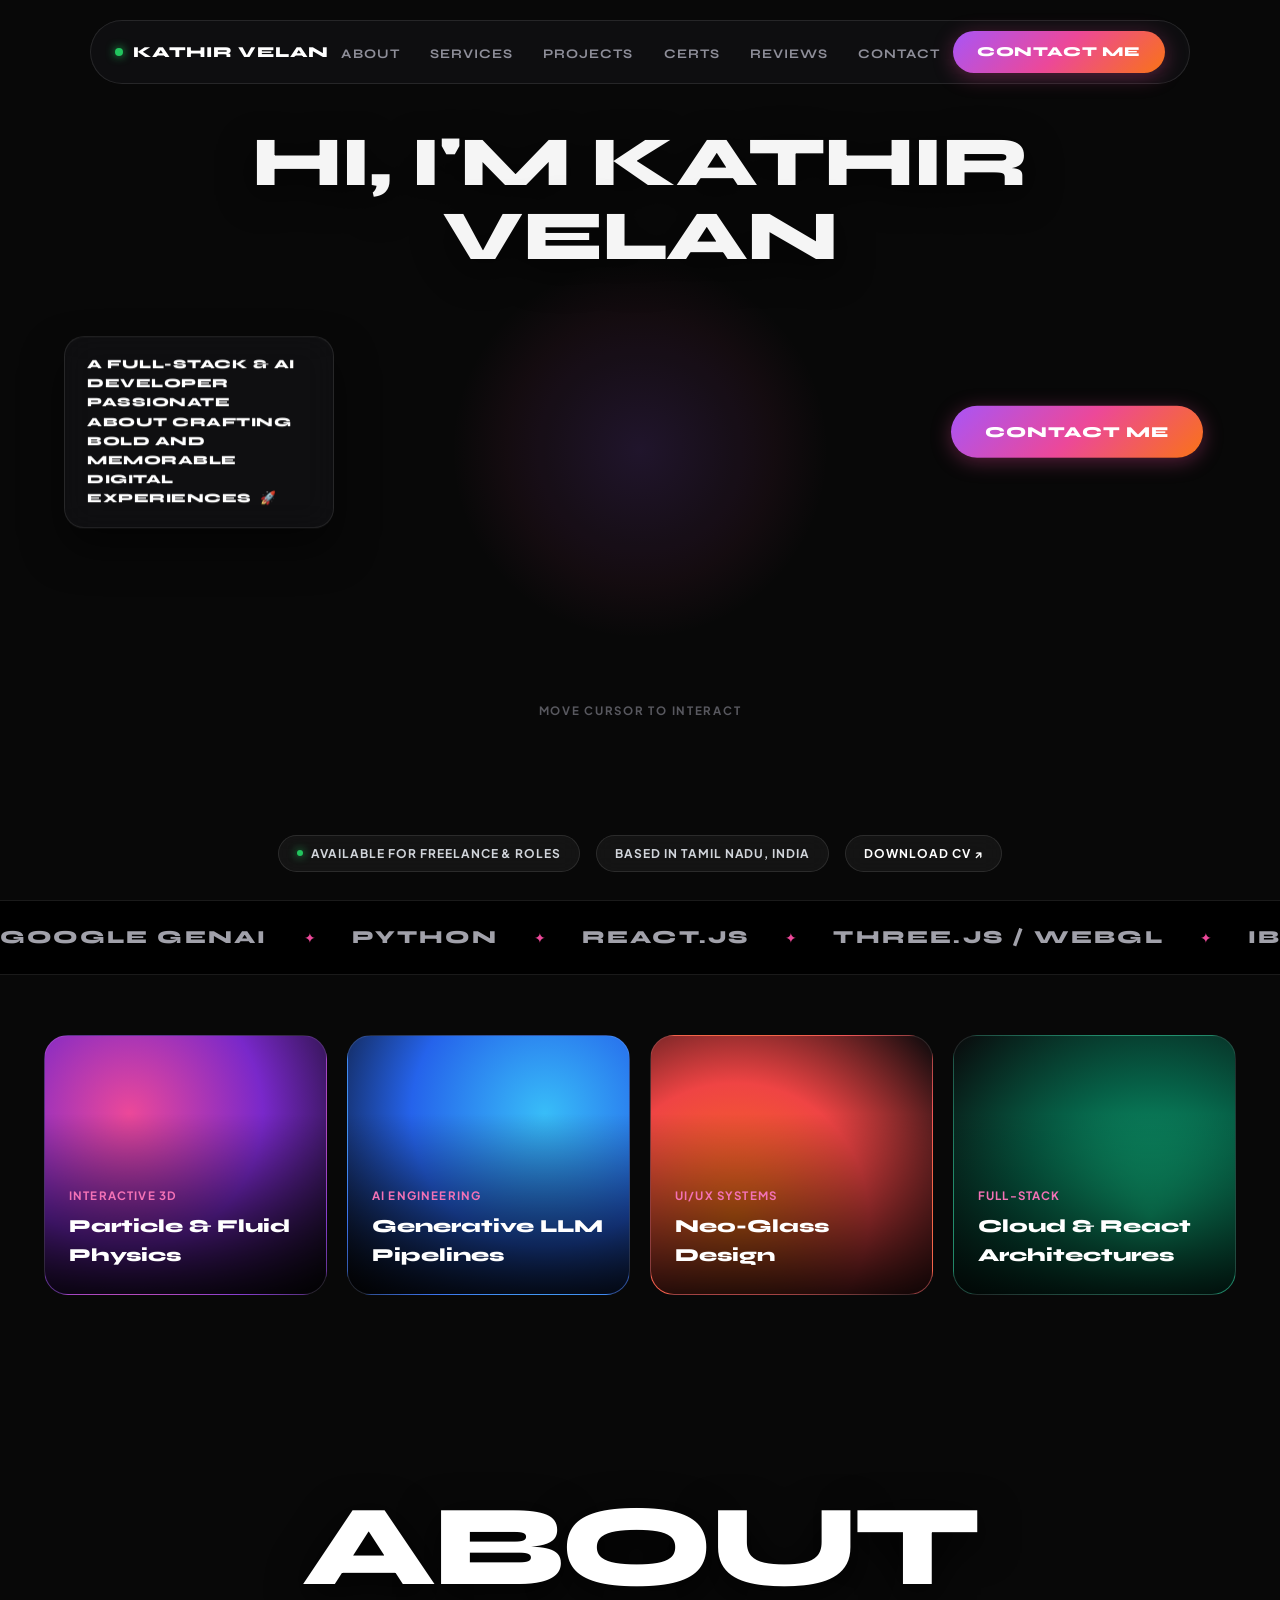
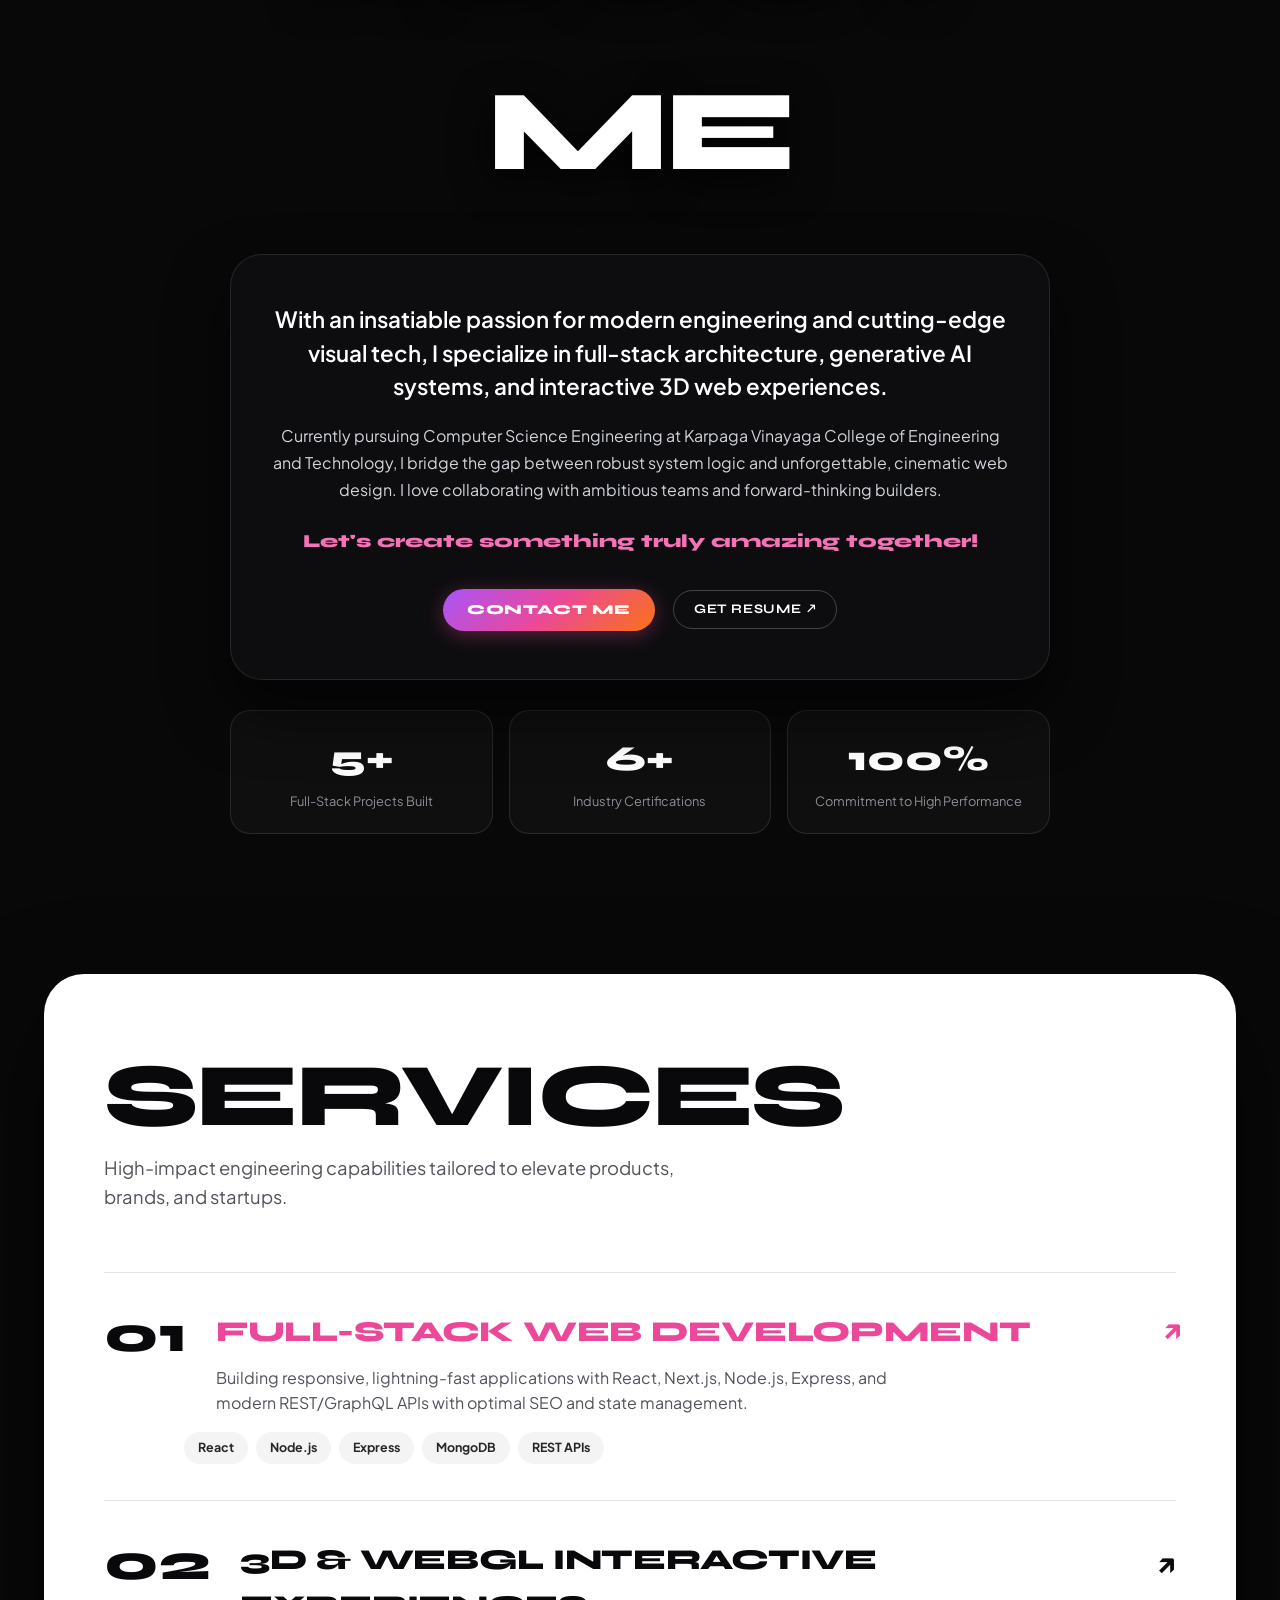
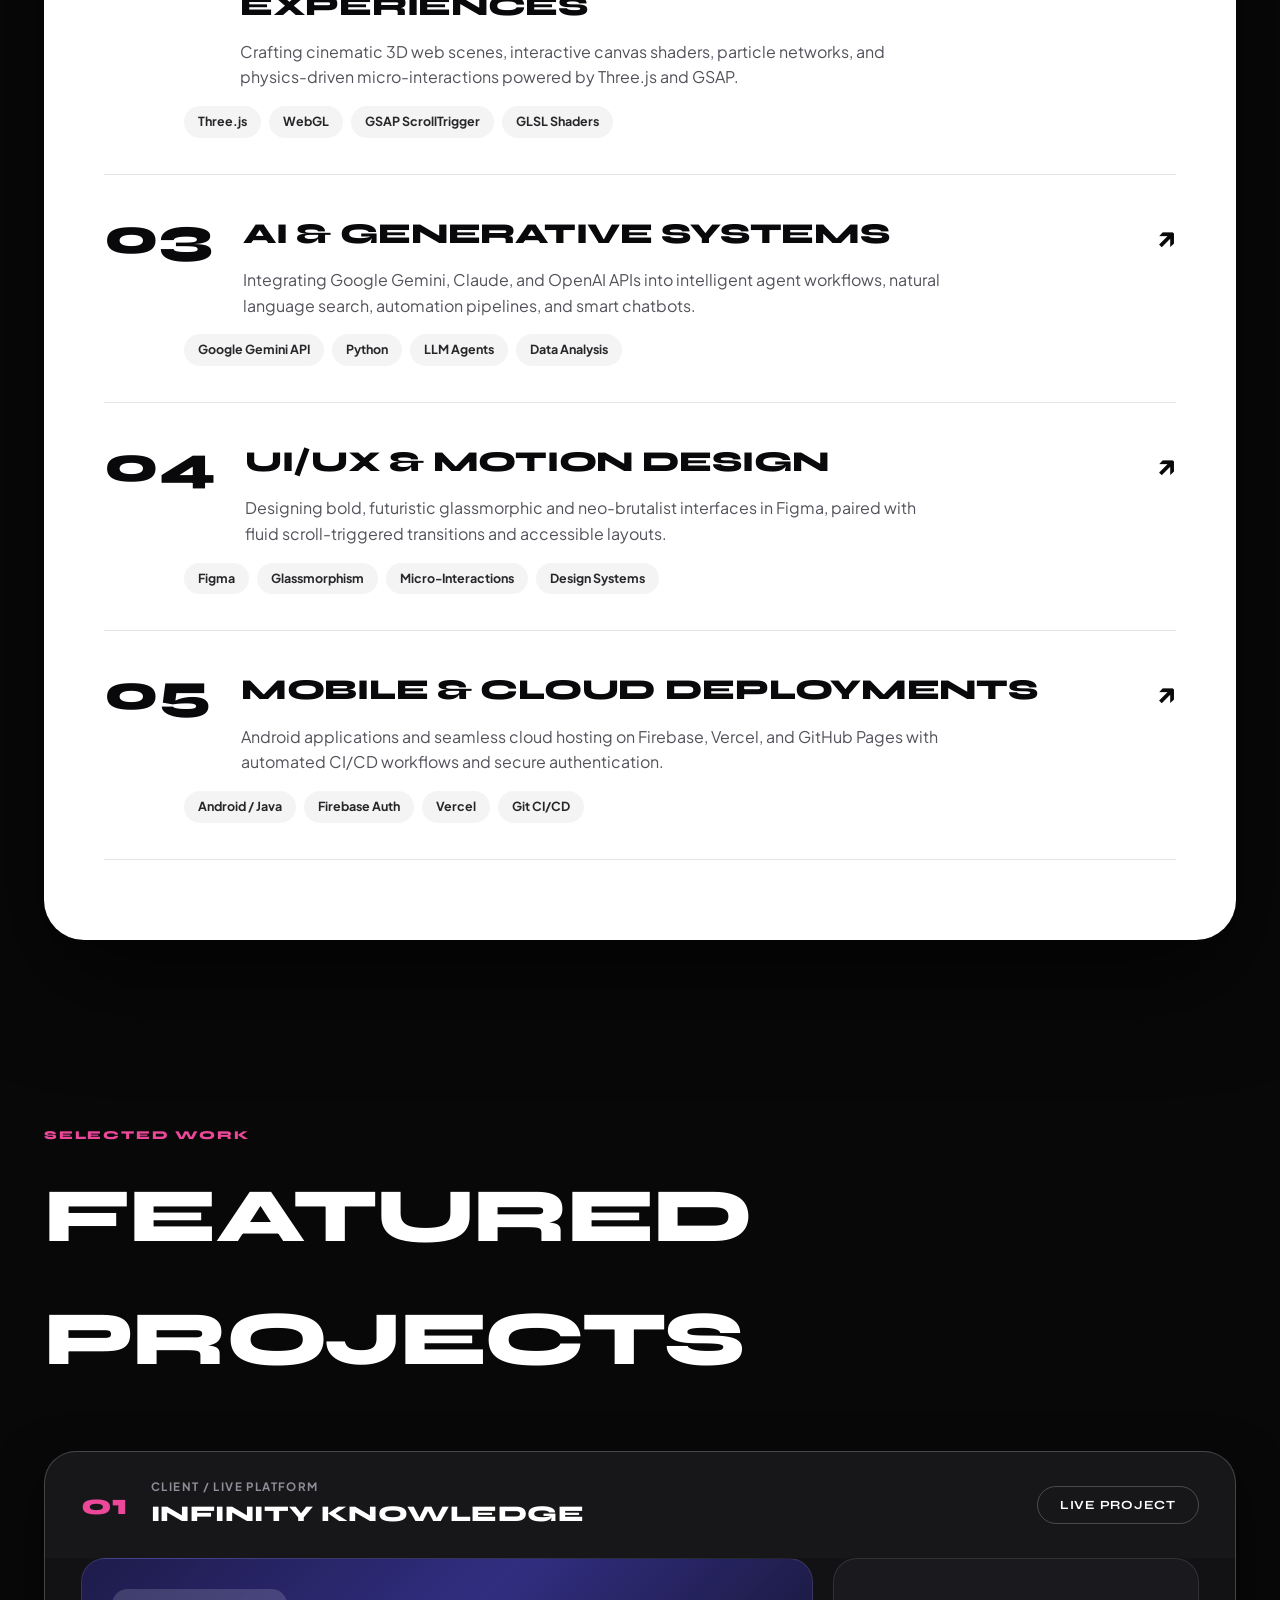
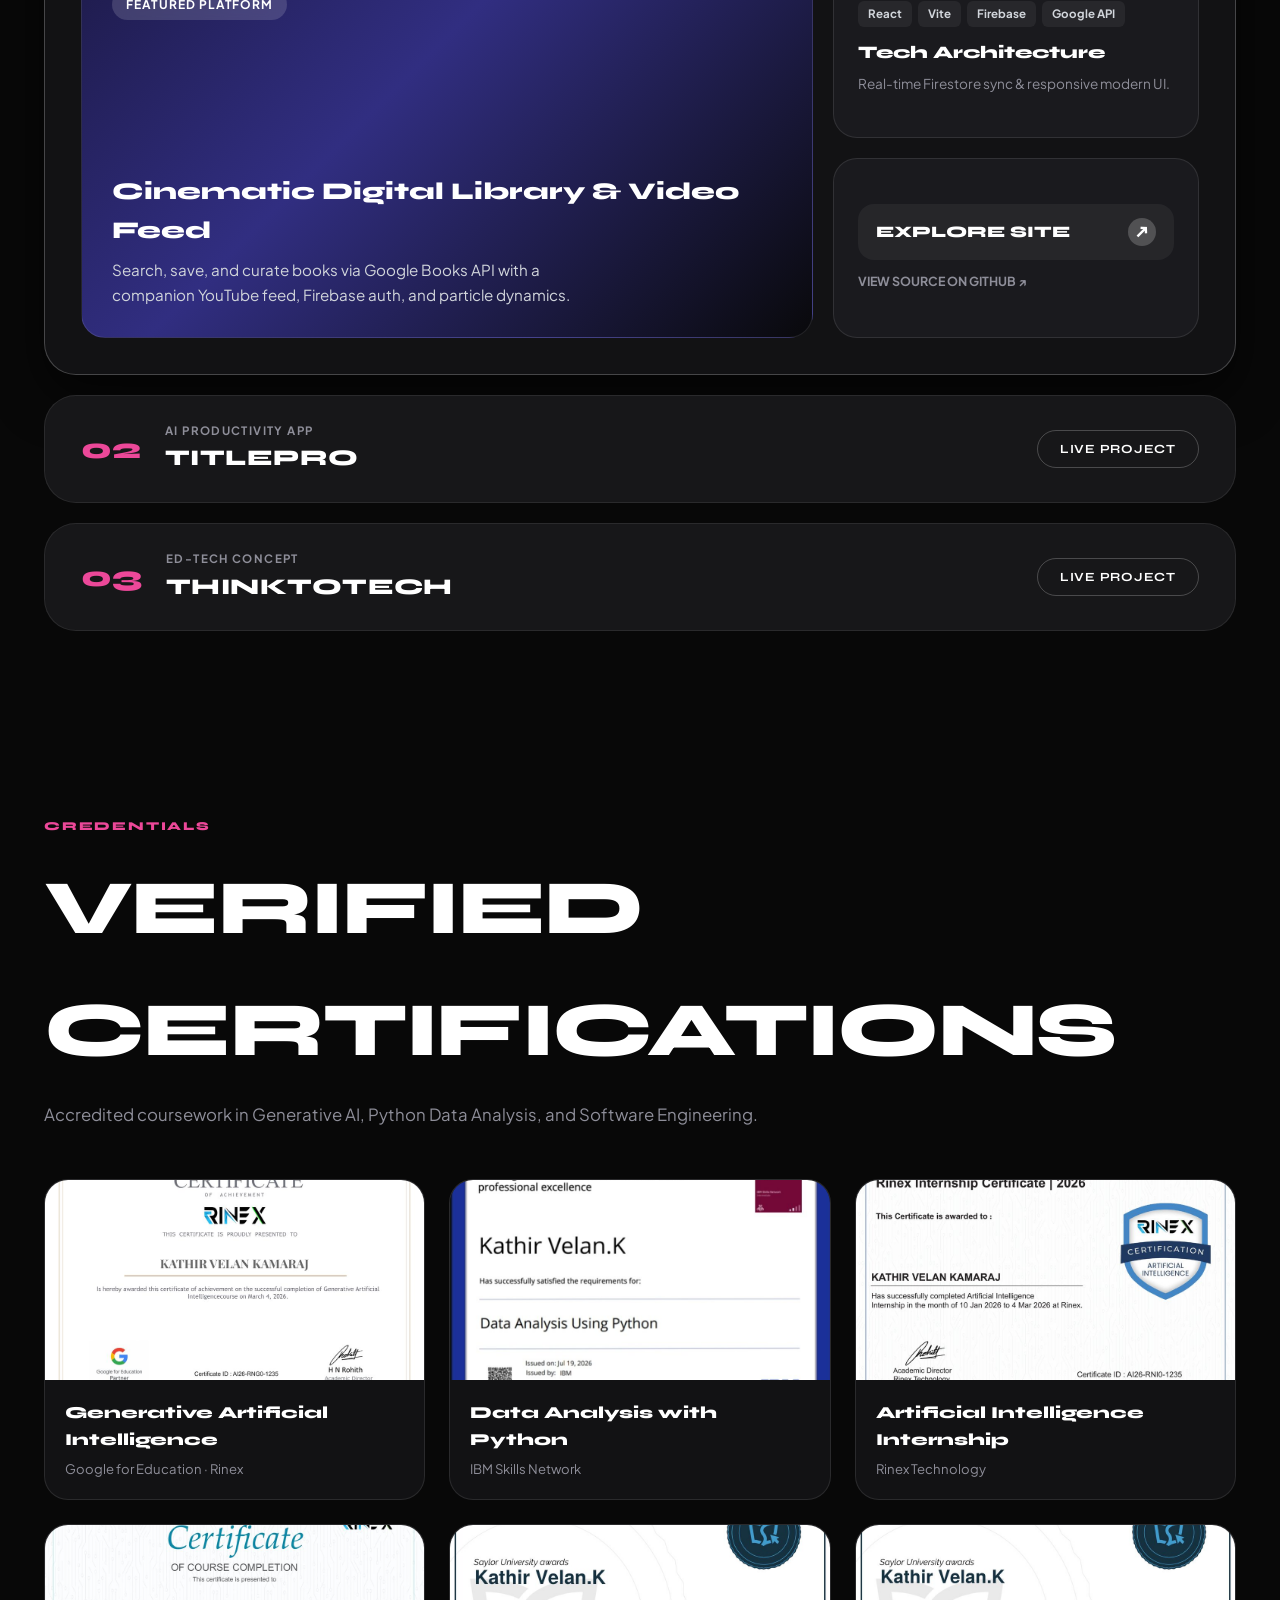
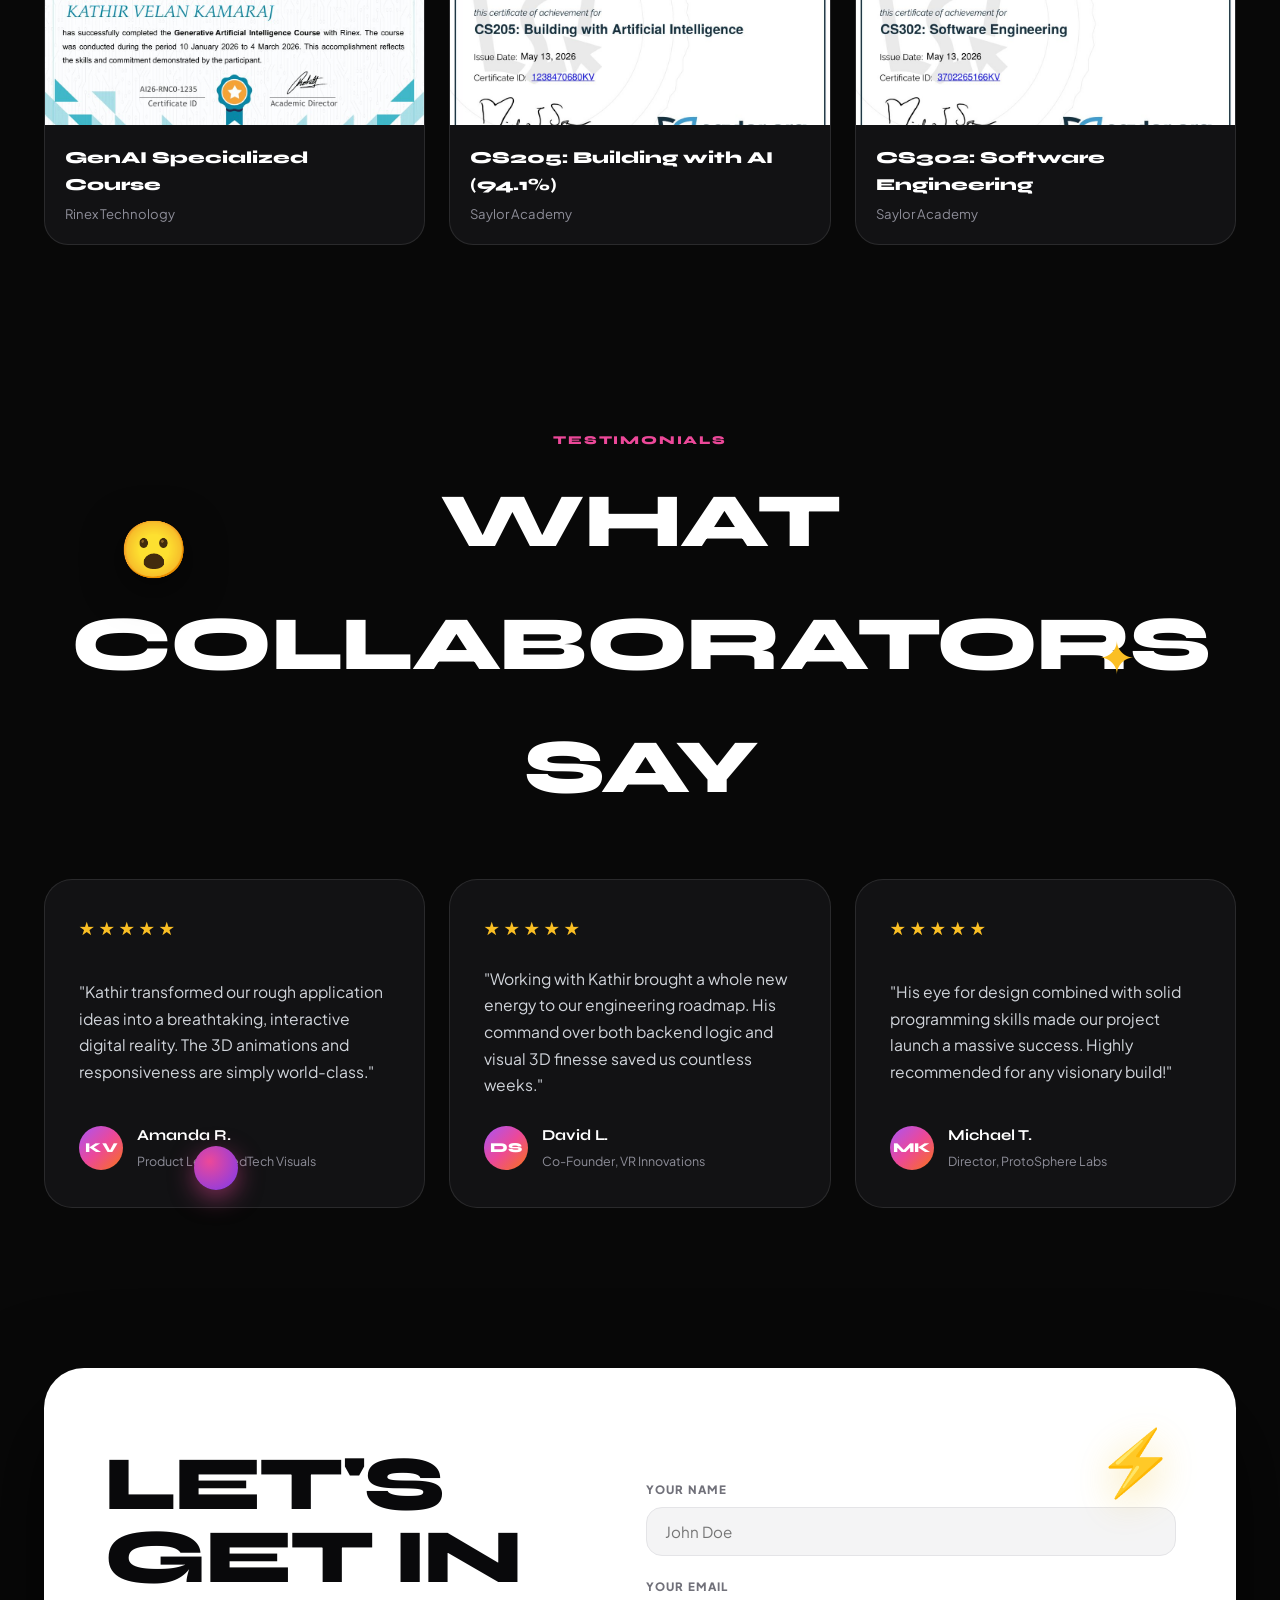
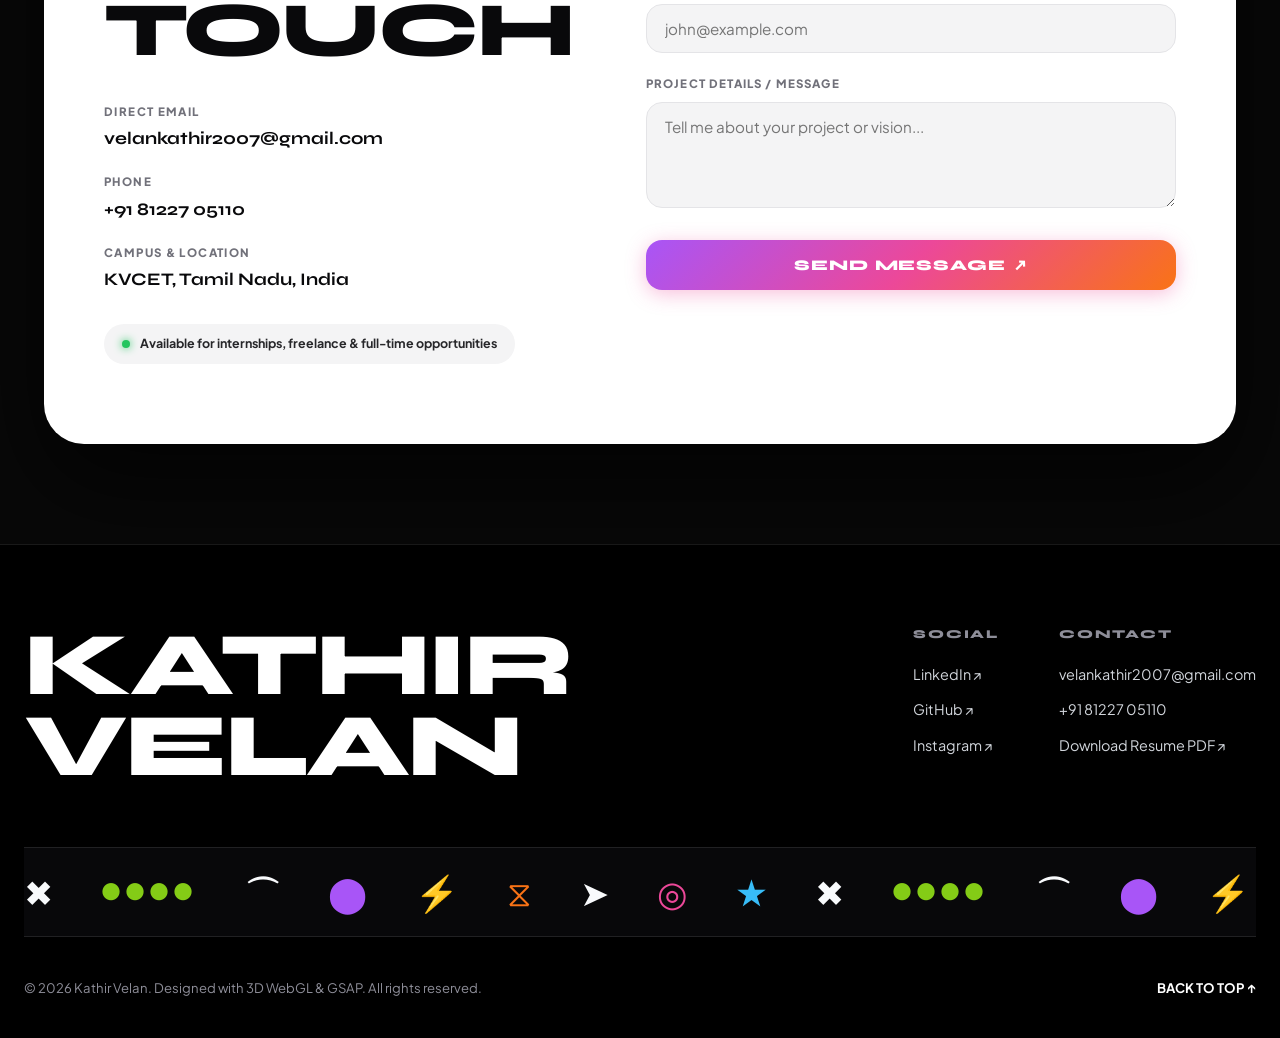
==== commit 13bb6224: "Add files via upload" ====
--- a/index.html
+++ b/index.html
@@ -65,7 +65,7 @@
     <section id="hero" class="hero-section">
       <!-- Giant Hero Typography behind/around 3D canvas -->
       <div class="hero-headline-wrap">
-        <h1 class="hero-title">HI, I'M KATHIR</h1>
+        <h1 class="hero-title">HI, I'M KATHIR VELAN</h1>
       </div>
 
       <!-- 3D Interactive Character Head WebGL Canvas -->
--- a/css/style.css
+++ b/css/style.css
@@ -319,7 +319,8 @@
   top: 14%;
   left: 50%;
   transform: translateX(-50%);
-  width: 100%;
+  width: 92%;
+  max-width: 1200px;
   text-align: center;
   pointer-events: none;
   z-index: 1;
@@ -327,15 +328,17 @@
 
 .hero-title {
   font-family: var(--font-display);
-  font-size: clamp(3.8rem, 13vw, 12rem);
+  font-size: clamp(2rem, 5.5vw, 5.2rem);
   font-weight: 900;
-  line-height: 0.9;
-  letter-spacing: -0.03em;
+  line-height: 1.05;
+  letter-spacing: -0.015em;
   text-transform: uppercase;
   color: #ffffff;
-  text-shadow: 0 20px 80px rgba(0, 0, 0, 0.8);
-  white-space: nowrap;
-  opacity: 0.95;
+  text-shadow: 0 10px 40px rgba(0, 0, 0, 0.85);
+  white-space: normal;
+  word-break: keep-all;
+  opacity: 0.96;
+  margin: 0 auto;
 }
 
 /* 3D Character Canvas Container */
@@ -1696,6 +1699,14 @@
 }
 
 @media (max-width: 768px) {
+  .hero-headline-wrap {
+    top: 12%;
+    width: 95%;
+  }
+  .hero-title {
+    font-size: clamp(1.8rem, 7.5vw, 2.8rem);
+    line-height: 1.12;
+  }
   .nav-menu {
     display: none;
   }
